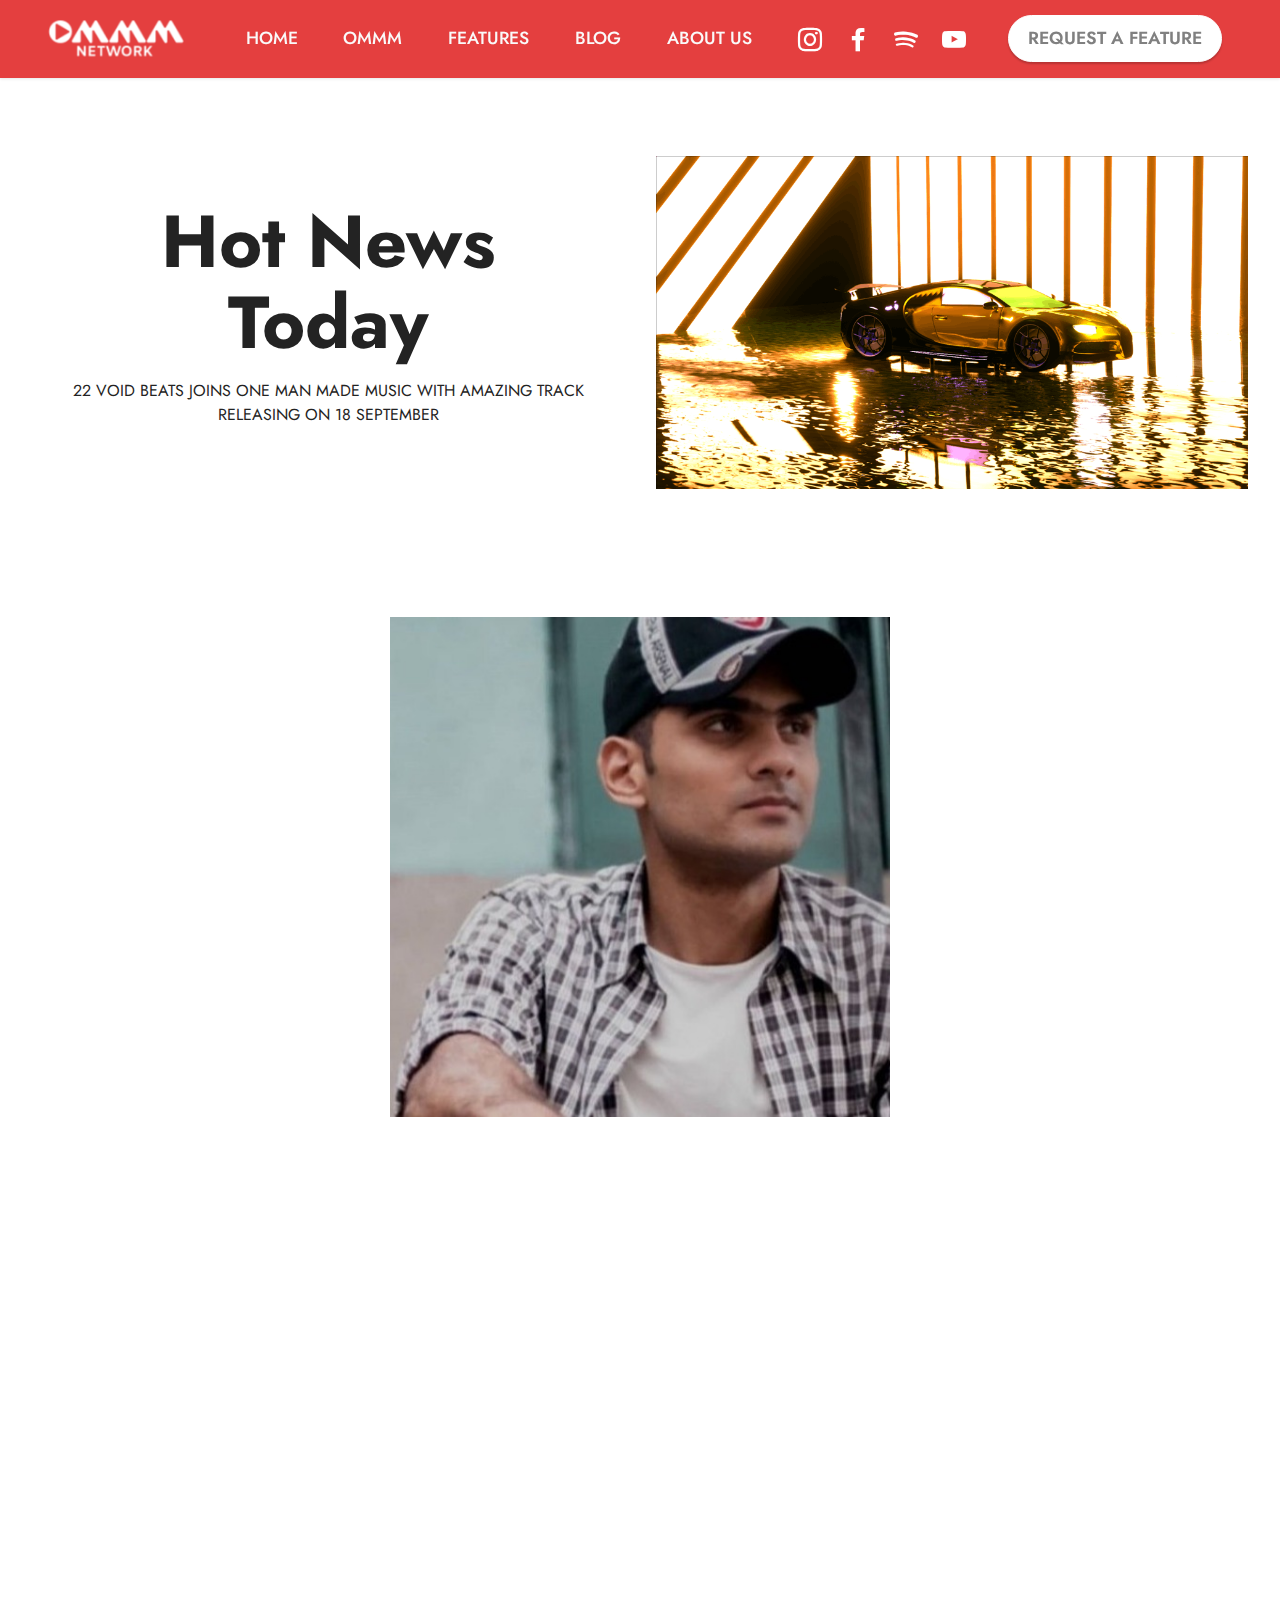
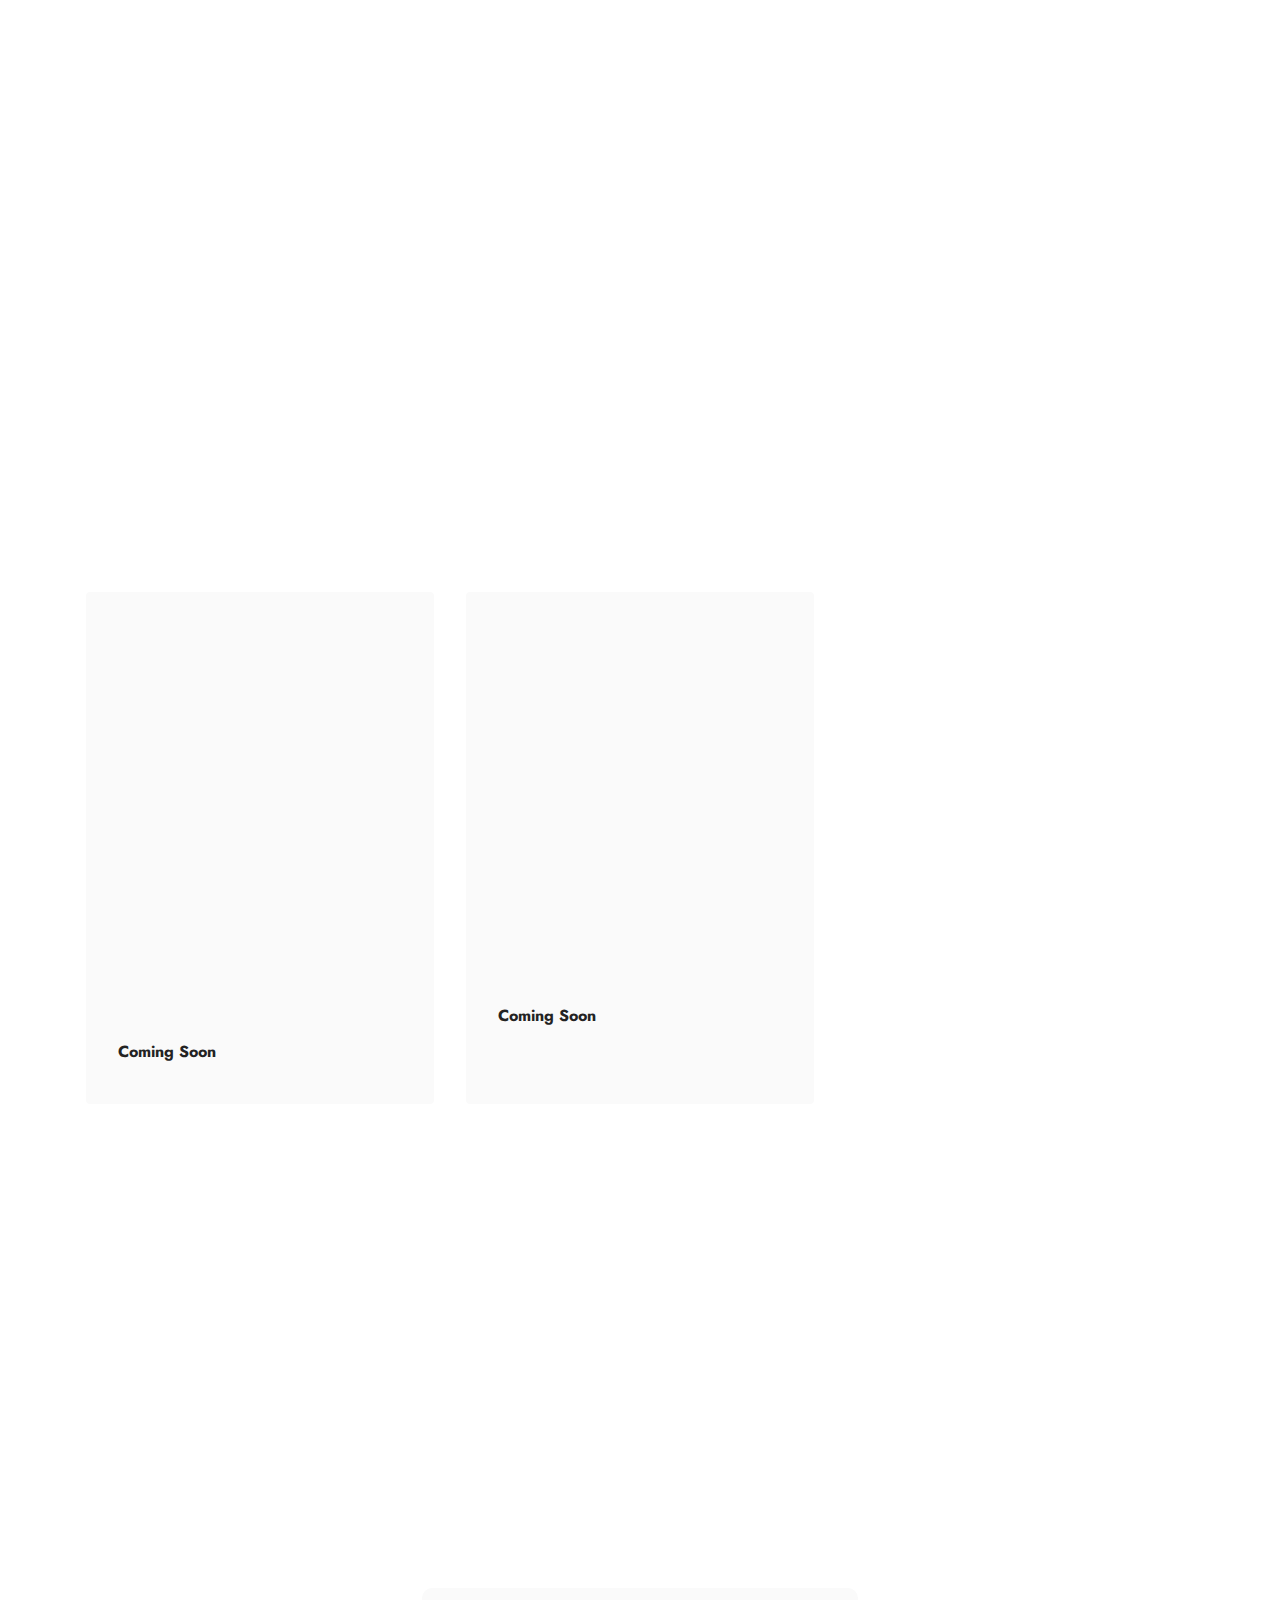
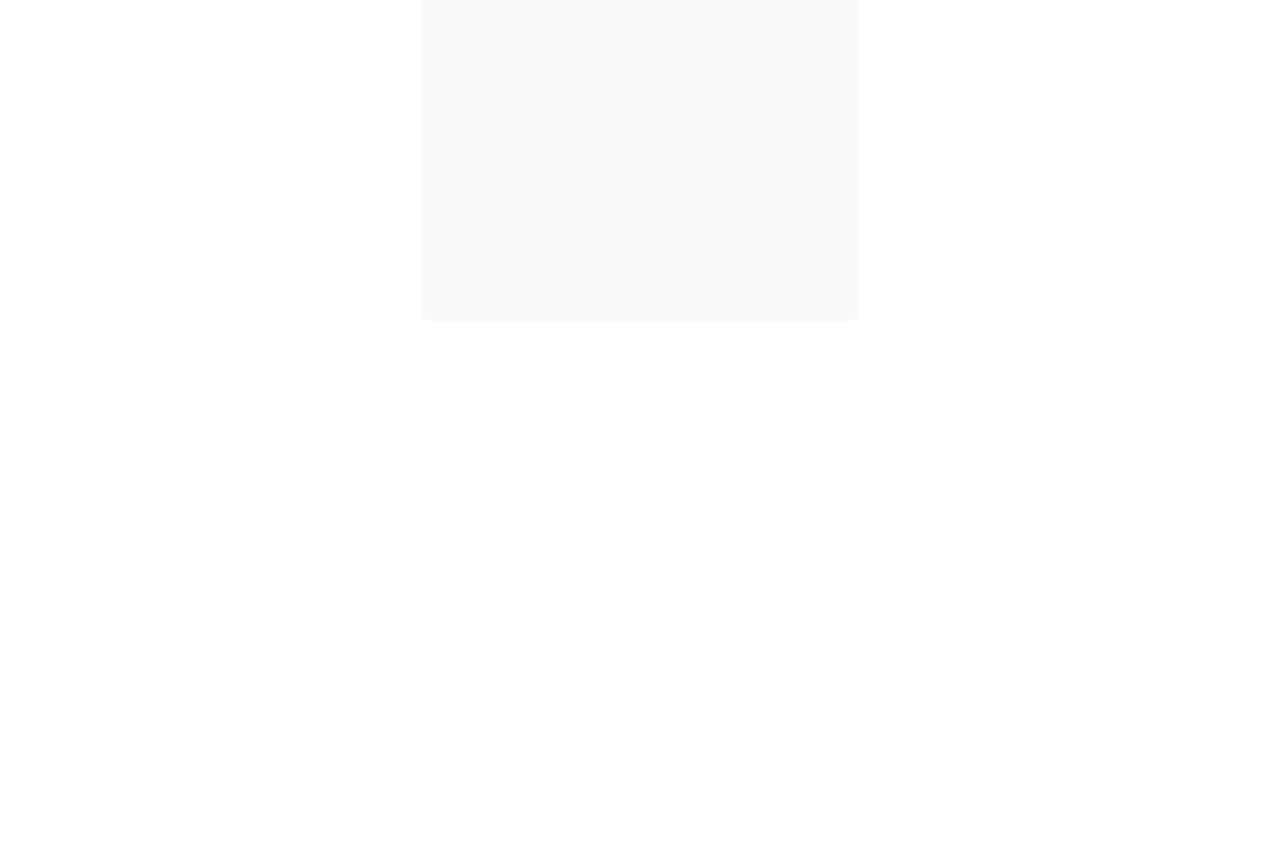
==== index.html @ 4239491b "first" ====
<!DOCTYPE html>
<html  >
<head>
  <!-- Site made with Mobirise Website Builder v5.0.29, https://mobirise.com -->
  <meta charset="UTF-8">
  <meta http-equiv="X-UA-Compatible" content="IE=edge">
  <meta name="generator" content="Mobirise v5.0.29, mobirise.com">
  <meta name="twitter:card" content="summary_large_image"/>
  <meta name="twitter:image:src" content="assets/images/index-meta.png">
  <meta property="og:image" content="assets/images/index-meta.png">
  <meta name="twitter:title" content="Home">
  <meta name="viewport" content="width=device-width, initial-scale=1, minimum-scale=1">
  <link rel="shortcut icon" href="assets/images/nerwork-logo-153x153.png" type="image/x-icon">
  <meta name="description" content="">
  
  
  <title>Home</title>
  <link rel="stylesheet" href="assets/web/assets/mobirise-icons2/mobirise2.css">
  <link rel="stylesheet" href="assets/tether/tether.min.css">
  <link rel="stylesheet" href="assets/bootstrap/css/bootstrap.min.css">
  <link rel="stylesheet" href="assets/bootstrap/css/bootstrap-grid.min.css">
  <link rel="stylesheet" href="assets/bootstrap/css/bootstrap-reboot.min.css">
  <link rel="stylesheet" href="assets/facebook-plugin/style.css">
  <link rel="stylesheet" href="assets/dropdown/css/style.css">
  <link rel="stylesheet" href="assets/animatecss/animate.css">
  <link rel="stylesheet" href="assets/formstyler/jquery.formstyler.css">
  <link rel="stylesheet" href="assets/formstyler/jquery.formstyler.theme.css">
  <link rel="stylesheet" href="assets/datepicker/jquery.datetimepicker.min.css">
  <link rel="stylesheet" href="assets/socicon/css/styles.css">
  <link rel="stylesheet" href="assets/theme/css/style.css">
  <link rel="preload" as="style" href="assets/mobirise/css/mbr-additional.css"><link rel="stylesheet" href="assets/mobirise/css/mbr-additional.css" type="text/css">
  
  
  
  
</head>
<body>
  
  <section class="menu menu2 cid-s8FQlWDZUm" once="menu" id="menu2-4">
    
    <nav class="navbar navbar-dropdown navbar-fixed-top navbar-expand-lg">
        <div class="container-fluid">
            <div class="navbar-brand">
                <span class="navbar-logo">
                    <a href="https://mobiri.se">
                        <img src="assets/images/nerwork-logo-153x153.png" alt="OMMM Network" style="height: 4.8rem;">
                    </a>
                </span>
                
            </div>
            <button class="navbar-toggler" type="button" data-toggle="collapse" data-target="#navbarSupportedContent" aria-controls="navbarNavAltMarkup" aria-expanded="false" aria-label="Toggle navigation">
                <div class="hamburger">
                    <span></span>
                    <span></span>
                    <span></span>
                    <span></span>
                </div>
            </button>
            <div class="collapse navbar-collapse" id="navbarSupportedContent">
                <ul class="navbar-nav nav-dropdown" data-app-modern-menu="true"><li class="nav-item"><a class="nav-link link text-white text-primary display-4" href="index.html">HOME</a></li><li class="nav-item"><a class="nav-link link text-white text-primary display-4" href="OMMM.html">OMMM</a></li><li class="nav-item"><a class="nav-link link text-white text-primary display-4" href="Features.html">FEATURES</a></li><li class="nav-item"><a class="nav-link link text-white text-primary display-4" href="Blog.html">BLOG</a></li><li class="nav-item"><a class="nav-link link text-white text-primary display-4" href="About Us.html">ABOUT US</a></li></ul>
                <div class="icons-menu">
                    <a class="iconfont-wrapper" href="https://www.instagram.com/network_ommm/" target="_blank">
                        <span class="p-2 mbr-iconfont socicon-instagram socicon"></span>
                    </a>
                    <a class="iconfont-wrapper" href="https://www.facebook.com/OMMM-Network-105530557901792" target="_blank">
                        <span class="p-2 mbr-iconfont socicon-facebook socicon"></span>
                    </a>
                    <a class="iconfont-wrapper" href="https://open.spotify.com/user/fjm2qy7zt48876r8jll3aeep3?si=eyQm4TtbTs6605yuGG2MLQ" target="_blank">
                        <span class="p-2 mbr-iconfont socicon-spotify socicon"></span>
                    </a>
                    <a class="iconfont-wrapper" href="https://www.youtube.com/channel/UC3NYQao3Avojvn0EJvr5UuA?view_as=subscriber" target="_blank">
                        <span class="p-2 mbr-iconfont socicon-youtube socicon"></span>
                    </a>
                </div>
                <div class="navbar-buttons mbr-section-btn"><a class="btn btn-primary display-4" href="Request A Feature.html" target="_blank">REQUEST A FEATURE</a></div>
            </div>
        </div>
    </nav>
</section>

<section class="engine"><a href="https://mobirise.info/s">free bootstrap theme</a></section><section class="header11 cid-s8QrBESnQ5" id="header11-1r">

    

    

    <div class="container-fluid">
        <div class="row justify-content-center">
            <div class="col-12 col-md-6 image-wrapper">
                <img class="w-100" src="assets/images/bugatti-chiron-final-960-x-540-960x540.png" alt="Mobirise">
            </div>
            <div class="col-12 col-md">
                <div class="text-wrapper text-center">
                    <h1 class="mbr-section-title mbr-fonts-style mb-3 display-1"><strong>Hot News Today</strong></h1>
                    <p class="mbr-text mbr-fonts-style display-7">22 VOID BEATS JOINS ONE MAN MADE MUSIC WITH AMAZING TRACK<br>RELEASING ON 18 SEPTEMBER</p>
                    
                </div>
            </div>
        </div>
    </div>
</section>

<section class="slider2 cid-s8KmTlLEY9" id="slider2-1b">
    

    
    <div class="container">
        <div class="row justify-content-center">
            <div class="col-12 col-md-10">
                <div class="carousel slide carousel-fade" id="s8XdchQPmZ" data-ride="carousel" data-interval="3000">
                    
                    <ol class="carousel-indicators">
                        <li data-slide-to="0" class="active" data-target="#s8XdchQPmZ"></li>
                        <li data-slide-to="1" data-target="#s8XdchQPmZ"></li>
                        <li data-slide-to="2" data-target="#s8XdchQPmZ"></li><li data-slide-to="3" data-target="#s8XdchQPmZ"></li><li data-slide-to="4" data-target="#s8XdchQPmZ"></li><li data-slide-to="5" data-target="#s8XdchQPmZ"></li><li data-slide-to="6" data-target="#s8XdchQPmZ"></li>
                    </ol>
                    <div class="carousel-inner">
                        <div class="carousel-item slider-image item">
                            <div class="item-wrapper">
                                
                                <div class="carousel-caption d-none d-md-block">
                                    <h5 class="mbr-section-subtitle mbr-fonts-style display-5"><a href="https://songwhip.com/memphis/matrix" class="text-primary" target="_blank"><strong>MEMPHIS</strong></a></h5>
                                    <p class="mbr-section-text mbr-fonts-style display-7">
                                        LATEST RELEASE FROM YOUR FAVOURITE ARTIST</p>
                                </div>
                            <a href="https://songwhip.com/memphis/matrix"><img class="d-block w-100" src="assets/images/screenshot-20200826-121023-212x212.jpg" data-slide-to="1"></a></div>
                        </div><div class="carousel-item slider-image item">
                            <div class="item-wrapper">
                                
                                <div class="carousel-caption d-none d-md-block">
                                    <h5 class="mbr-section-subtitle mbr-fonts-style display-5"><a href="https://songwhip.com/cursed-sall/pressure" class="text-primary"><strong>CURSED SALL</strong></a></h5>
                                    <p class="mbr-section-text mbr-fonts-style display-7">LATEST RELEASE FROM YOUR FAVOURITE ARTIST</p>
                                </div>
                            <a href="https://songwhip.com/cursed-sall/pressure"><img class="d-block w-100" src="assets/images/screenshot-20200826-104753-575x574.jpeg" data-slide-to="2"></a></div>
                        </div><div class="carousel-item slider-image item active">
                            <div class="item-wrapper">
                                
                                <div class="carousel-caption d-none d-md-block">
                                    <h5 class="mbr-section-subtitle mbr-fonts-style display-5"><a href="https://songwhip.com/22voidbeats/my-heart" class="text-primary" target="_blank"><strong>22 VOID BEATS</strong></a></h5>
                                    <p class="mbr-section-text mbr-fonts-style display-7">
                                        LATEST RELEASE FROM YOUR FAVOURITE ARTIST</p>
                                </div>
                            <a href="https://songwhip.com/22voidbeats/my-heart"><img class="d-block w-100" src="assets/images/screenshot-20200826-104855-720x719.jpeg" data-slide-to="0"></a></div>
                        </div><div class="carousel-item slider-image item">
                            <div class="item-wrapper">
                                
                                <div class="carousel-caption d-none d-md-block">
                                    <h5 class="mbr-section-subtitle mbr-fonts-style display-5"><a href="https://songwhip.com/grkas/watch-me" class="text-white" target="_blank"><strong>GRKAS</strong></a></h5>
                                    <p class="mbr-section-text mbr-fonts-style display-7">LATEST RELEASE FROM YOUR FAVOURITE ARTIST</p>
                                </div>
                            <a href="https://songwhip.com/grkas/watch-me"><img class="d-block w-100" src="assets/images/20200825-195812-3-1900x1900.png" data-slide-to="3"></a></div>
                        </div><div class="carousel-item slider-image item">
                            <div class="item-wrapper">
                                
                                <div class="carousel-caption d-none d-md-block">
                                    <h5 class="mbr-section-subtitle mbr-fonts-style display-5"><a href="https://songwhip.com/grkas/watch-me" class="text-white" target="_blank"><strong>GRKAS</strong></a></h5>
                                    <p class="mbr-section-text mbr-fonts-style display-7">LATEST RELEASE FROM YOUR FAVOURITE ARTIST</p>
                                </div>
                            <a href="https://songwhip.com/grkas/watch-me"><img class="d-block w-100" src="assets/images/screenshot-20200827-164618-720x718.jpg" data-slide-to="3"></a></div>
                        </div><div class="carousel-item slider-image item">
                            <div class="item-wrapper">
                                
                                <div class="carousel-caption d-none d-md-block">
                                    <h5 class="mbr-section-subtitle mbr-fonts-style display-5"><a href="https://songwhip.com/grkas/watch-me" class="text-white" target="_blank"><strong>GRKAS</strong></a></h5>
                                    <p class="mbr-section-text mbr-fonts-style display-7">LATEST RELEASE FROM YOUR FAVOURITE ARTIST</p>
                                </div>
                            <a href="https://songwhip.com/grkas/watch-me"><img class="d-block w-100" src="assets/images/screenshot-20200826-104952-720x719.jpeg" data-slide-to="3"></a></div>
                        </div><div class="carousel-item slider-image item">
                            <div class="item-wrapper">
                                
                                <div class="carousel-caption d-none d-md-block">
                                    <h5 class="mbr-section-subtitle mbr-fonts-style display-5"><a href="https://songwhip.com/grkas/watch-me" class="text-white" target="_blank"><strong>GRKAS</strong></a></h5>
                                    <p class="mbr-section-text mbr-fonts-style display-7">LATEST RELEASE FROM YOUR FAVOURITE ARTIST</p>
                                </div>
                            <a href="https://songwhip.com/grkas/watch-me"><img class="d-block w-100" src="assets/images/screenshot-20200826-105103-576x576.jpeg" data-slide-to="3"></a></div>
                        </div>
                        
                        
                    </div>
                    <a class="carousel-control carousel-control-prev" role="button" data-slide="prev" href="#s8XdchQPmZ">
                        <span class="mobi-mbri mobi-mbri-arrow-prev" aria-hidden="true"></span>
                        <span class="sr-only">Previous</span>
                    </a>
                    <a class="carousel-control carousel-control-next" role="button" data-slide="next" href="#s8XdchQPmZ">
                        <span class="mobi-mbri mobi-mbri-arrow-next" aria-hidden="true"></span>
                        <span class="sr-only">Next</span>
                    </a>
                </div>
            </div>
        </div>
    </div>
</section>

<section class="content2 cid-s8HDesMyCN" id="content2-17">
    
    
    <div class="container">
        <div class="mbr-section-head">
            <h4 class="mbr-section-title mbr-fonts-style align-center mb-0 display-2"><strong>LATEST FEATURES</strong></h4>
            
        </div>
        <div class="row mt-4">
            <div class="item features-image сol-12 col-md-6 col-lg-4">
                <div class="item-wrapper">
                    <div class="item-img">
                        <a href="https://monsterwolfmusic.fanlink.to/klevi-get-back" target="_blank"><img src="assets/images/screenshot-20200822-103807-604x607.jpg" alt="" title=""></a>
                    </div>
                    <div class="item-content">
                        <h5 class="item-title mbr-fonts-style display-5">Kelvi Releases His New Single On Monsterwolf Music
<div>Don't Miss It&nbsp;</div></h5>
                        
                        
                    </div>
                    <div class="mbr-section-btn item-footer mt-2"><a href="https://monsterwolfmusic.fanlink.to/klevi-get-back" class="btn item-btn btn-primary display-7" target="_blank">Stream It Now</a></div>
                </div>
            </div>
            <div class="item features-image сol-12 col-md-6 col-lg-4">
                <div class="item-wrapper">
                    <div class="item-img">
                        <a href="https://hypeddit.com/link/biko02" target="_blank"><img src="assets/images/screenshot-20200825-194953-610x608.jpg" alt="" title=""></a>
                    </div>
                    <div class="item-content">
                        <h5 class="item-title mbr-fonts-style display-5">Beast Trap Records Release Alert !
<div>K4rl Releases His Brand New Single 'Must Be' Featuring Jaye de Luminist</div></h5>
                        
                        
                    </div>
                    <div class="mbr-section-btn item-footer mt-2"><a href="https://hypeddit.com/link/biko02" class="btn btn-primary item-btn display-7" target="_blank">Stream It Now</a></div>
                </div>
            </div>
            <div class="item features-image сol-12 col-md-6 col-lg-4">
                <div class="item-wrapper">
                    <div class="item-img">
                        <img src="assets/images/more-696x696.png" alt="" title="">
                    </div>
                    <div class="item-content">
                        <h5 class="item-title mbr-fonts-style display-5">Explore More Features</h5>
                        
                        
                    </div>
                    <div class="mbr-section-btn item-footer mt-2"><a href="Features.html" class="btn btn-primary item-btn display-7" target="_blank">&nbsp;Explore More&nbsp;</a></div>
                </div>
            </div>

        </div>
    </div>
</section>

<section class="content2 cid-s8KeScxKEw" id="content2-1a">
    
    
    <div class="container">
        <div class="mbr-section-head">
            <h4 class="mbr-section-title mbr-fonts-style align-center mb-0 display-2"><strong>LATEST BLOGS</strong></h4>
            
        </div>
        <div class="row mt-4">
            <div class="item features-image сol-12 col-md-6 col-lg-4">
                <div class="item-wrapper">
                    <div class="item-img">
                        <img src="assets/images/comig-soon-696x696.png" alt="" title="">
                    </div>
                    <div class="item-content">
                        <h5 class="item-title mbr-fonts-style display-5">Music Streaming,An Overall Comparison Episode-1</h5>
                        <h6 class="item-subtitle mbr-fonts-style mt-1 display-7"><strong>Coming Soon</strong></h6>
                        
                    </div>
                    
                </div>
            </div><div class="item features-image сol-12 col-md-6 col-lg-4">
                <div class="item-wrapper">
                    <div class="item-img">
                        <img src="assets/images/comig-soon-990x990.png" alt="" title="">
                    </div>
                    <div class="item-content">
                        <h5 class="item-title mbr-fonts-style display-5">Music Distributers,A Total Comparison</h5>
                        <h6 class="item-subtitle mbr-fonts-style mt-1 display-7"><strong>Coming Soon</strong></h6>
                        
                    </div>
                    
                </div>
            </div>
            
            

        </div>
    </div>
</section>

<section class="clients1 cid-s8G1MXDhwR" id="clients1-d">
    
    <div class="images-container container">
        <div class="mbr-section-head">
            <h3 class="mbr-section-title mbr-fonts-style align-center mb-0 display-2"><strong>OUR TRUSTED SUPPORTERS</strong></h3>
            
            
        </div>
        <div class="row justify-content-center mt-4">
            <div class="col-md-3 card">
                <a href="https://www.youtube.com/channel/UC9gZ90RJA-b6rYUWFcgvH4Q"><img src="assets/images/beast-trap-new-1-240x133.png" alt=""></a>
            </div>
            <div class="col-md-3 card">
                <a href="https://www.youtube.com/channel/UCdPA5OeMqOGn6EUuAQTGVrQ"><img src="assets/images/ommm-transparent-240x180.png" alt=""></a>
            </div>
            <div class="col-md-3 card">
                <img src="assets/images/monsterwolf-240x180.png" alt="">
            </div>
            
            
            
            
            
        </div>
    </div>
</section>

<section class="form7 cid-s8G0cJzfQy" id="form7-a">
    
    
    <div class="container">
        <div class="mbr-section-head">
            <h3 class="mbr-section-title mbr-fonts-style align-center mb-0 display-2"><strong>GET IN TOUCH</strong></h3>
            
        </div>
        <div class="row justify-content-center mt-4">
            <div class="col-lg-8 mx-auto mbr-form" data-form-type="formoid">
                <form action="https://mobirise.eu/" method="POST" class="mbr-form form-with-styler mx-auto" data-form-title="Form Name"><input type="hidden" name="email" data-form-email="true" value="i2k4Ux8WBUAdwllECSatO48djiG9PG9ITRigCvKf1NertoM/bwI6FxzjOPNjKgRQXQMBZJtbSsoy2RKOq2QVyb+u8XBfNIB0sDrGoOpLSK+FQNGZ5A39q4EaLWCveCY5">
                    <p class="mbr-text mbr-fonts-style align-center mb-4 display-7">
                        One of our team will be in contact with you shortly.
                    </p>
                    <div class="">
                        <div hidden="hidden" data-form-alert="" class="alert alert-success col-12">We will respond within 24hrs</div>
                        <div hidden="hidden" data-form-alert-danger="" class="alert alert-danger col-12">Oops...! some
                            problem!</div>
                    </div>
                    <div class="dragArea row">
                        <div class="col-lg-12 col-md-12 col-sm-12 form-group" data-for="name">
                            <input type="text" name="name" placeholder="Type Your Message" data-form-field="name" class="form-control" value="" id="name-form7-a">
                        </div>
                        <div class="col-lg-12 col-md-12 col-sm-12 form-group" data-for="email">
                            <input type="email" name="email" placeholder="Email" data-form-field="email" class="form-control" value="" id="email-form7-a">
                        </div>
                        
                        <div class="col-auto mbr-section-btn align-center">
                            <button type="submit" class="btn btn-primary display-4">Submit</button>
                        </div>
                    </div>
                </form>
            </div>
        </div>
    </div>
</section>

<section class="form1 cid-s8S0O7FNya" id="form1-1z">

    

    
    <div class="align-center container">
        <div class="row justify-content-center">
            <div class="col-lg-8 mx-auto mbr-form" data-form-type="formoid">
                <form action="https://mobirise.eu/" method="POST" class="mbr-form form-with-styler" data-form-title="Form Name"><input type="hidden" name="email" data-form-email="true" value="6BzUhfguUalYP0CuOvdjtXx/pUJoSK5sr8ucwoV4MWeW78a7lXVPLZdFgfpHQz/5bgwlZ4px0EHa0hyCK1gl7LsHnzF9mPRwaiV6ZPA6QQGcvh5FM4wmFa2UA1DTWcY+">
                    <div class="">
                        <div hidden="hidden" data-form-alert="" class="alert alert-success col-12">Thanks For Subscribing Our Newsletter.
Don't Worry We Don't Spam</div>
                        <div hidden="hidden" data-form-alert-danger="" class="alert alert-danger col-12">Oops...! some
                            problem!</div>
                    </div>
                    <div class="dragArea row">
                        <div class="col-12">
                            <h1 class="mbr-section-title mb-4 display-2">
                                <strong>Get Latest Updates!</strong>
                            </h1>
                        </div>
                        <div class="col-12">
                            
                        </div>
                        
                        <div class="col-md col-12 form-group" data-for="email">
                            <input type="email" name="email" placeholder="Email" data-form-field="Email" class="form-control" id="email-form1-1z">
                        </div>
                        <div class="mbr-section-btn col-12 col-md-auto"><button type="submit" class="btn btn-primary display-4"><span class="mobi-mbri mobi-mbri-alert mbr-iconfont mbr-iconfont-btn"></span>Subscribe</button></div>
                    </div>
                </form>
            </div>
        </div>
    </div>
</section>

<section class="footer3 cid-s8G9Gz42Me mbr-reveal" once="footers" id="footer3-h">

    

    

    <div class="container">
        <div class="media-container-row align-center mbr-white">
            <div class="row row-links">
                <ul class="foot-menu">
                    
                    
                    
                    
                    
                <li class="foot-menu-item mbr-fonts-style display-7"><a href="About Us.html" class="text-primary">About Us</a></li><li class="foot-menu-item mbr-fonts-style display-7"><a href="index.html#form7-a" class="text-white text-primary">Contact Us</a></li><li class="foot-menu-item mbr-fonts-style display-7"><a href="Features.html" class="text-white text-primary">Features</a></li><li class="foot-menu-item mbr-fonts-style display-7"><a href="OMMM.html" class="text-white text-primary">OMMM</a></li><li class="foot-menu-item mbr-fonts-style display-7"><a href="Coming Soon.html" class="text-white text-primary">Coming Soon!</a></li></ul>
            </div>
            <div class="row social-row">
                <div class="social-list align-right pb-2">
                    
                    
                    
                    
                    
                    
                <div class="soc-item">
                        <a href="https://www.instagram.com/network_ommm/" target="_blank">
                            <span class="mbr-iconfont mbr-iconfont-social socicon-instagram socicon"></span>
                        </a>
                    </div><div class="soc-item">
                        <a href="https://www.facebook.com/OMMM-Network-105530557901792" target="_blank">
                            <span class="mbr-iconfont mbr-iconfont-social socicon-facebook socicon"></span>
                        </a>
                    </div><div class="soc-item">
                        <a href="https://www.youtube.com/channel/UC3NYQao3Avojvn0EJvr5UuA?view_as=subscriber" target="_blank">
                            <span class="mbr-iconfont mbr-iconfont-social socicon-youtube socicon"></span>
                        </a>
                    </div><div class="soc-item">
                        <a href="https://twitter.com/NetworkOmmm" target="_blank">
                            <span class="mbr-iconfont mbr-iconfont-social socicon-twitter socicon"></span>
                        </a>
                    </div><div class="soc-item">
                        <a href="https://open.spotify.com/user/fjm2qy7zt48876r8jll3aeep3?si=eyQm4TtbTs6605yuGG2MLQ" target="_blank">
                            <span class="mbr-iconfont mbr-iconfont-social socicon-spotify socicon"></span>
                        </a>
                    </div><div class="soc-item">
                        <a href="https://soundcloud.com/ommm-network" target="_blank">
                            <span class="mbr-iconfont mbr-iconfont-social socicon-soundcloud socicon"></span>
                        </a>
                    </div></div>
            </div>
            <div class="row row-copirayt">
                <p class="mbr-text mb-0 mbr-fonts-style mbr-white align-center display-7">© 2020 OMMM Network</p>
            </div>
        </div>
    </div>
</section>


  <script src="assets/web/assets/jquery/jquery.min.js"></script>
  <script src="assets/popper/popper.min.js"></script>
  <script src="assets/tether/tether.min.js"></script>
  <script src="assets/bootstrap/js/bootstrap.min.js"></script>
  <script src="https://connect.facebook.net/en_US/sdk.js#xfbml=1&version=v2.5"></script>
  <script src="https://apis.google.com/js/plusone.js"></script>
  <script src="assets/facebook-plugin/facebook-script.js"></script>
  <script src="assets/smoothscroll/smooth-scroll.js"></script>
  <script src="assets/dropdown/js/nav-dropdown.js"></script>
  <script src="assets/dropdown/js/navbar-dropdown.js"></script>
  <script src="assets/touchswipe/jquery.touch-swipe.min.js"></script>
  <script src="assets/viewportchecker/jquery.viewportchecker.js"></script>
  <script src="assets/formstyler/jquery.formstyler.js"></script>
  <script src="assets/formstyler/jquery.formstyler.min.js"></script>
  <script src="assets/datepicker/jquery.datetimepicker.full.js"></script>
  <script src="assets/theme/js/script.js"></script>
  <script src="assets/formoid/formoid.min.js"></script>
  
  
  
 <div id="scrollToTop" class="scrollToTop mbr-arrow-up"><a style="text-align: center;"><i class="mbr-arrow-up-icon mbr-arrow-up-icon-cm cm-icon cm-icon-smallarrow-up"></i></a></div>
    <input name="animation" type="hidden">
  </body>
</html>
---- assets/web/assets/mobirise-icons2/mobirise2.css ----
@font-face {
  font-family: 'Moririse2';
  font-display: swap;
  src:  url('mobirise2.eot?f2bix4');
  src:  url('mobirise2.eot?f2bix4#iefix') format('embedded-opentype'),
    url('mobirise2.ttf?f2bix4') format('truetype'),
    url('mobirise2.woff?f2bix4') format('woff'),
    url('mobirise2.svg?f2bix4#mobirise2') format('svg');
  font-weight: normal;
  font-style: normal;
}

[class^="mobi-"], [class*=" mobi-"] {
  /* use !important to prevent issues with browser extensions that change fonts */
  font-family: 'Moririse2' !important;
  speak: none;
  font-style: normal;
  font-weight: normal;
  font-variant: normal;
  text-transform: none;
  line-height: 1;

  /* Better Font Rendering =========== */
  -webkit-font-smoothing: antialiased;
  -moz-osx-font-smoothing: grayscale;
}

.mobi-mbri-add-submenu:before {
  content: "\e900";
}
.mobi-mbri-alert:before {
  content: "\e901";
}
.mobi-mbri-align-center:before {
  content: "\e902";
}
.mobi-mbri-align-justify:before {
  content: "\e903";
}
.mobi-mbri-align-left:before {
  content: "\e904";
}
.mobi-mbri-align-right:before {
  content: "\e905";
}
.mobi-mbri-android:before {
  content: "\e906";
}
.mobi-mbri-apple:before {
  content: "\e907";
}
.mobi-mbri-arrow-down:before {
  content: "\e908";
}
.mobi-mbri-arrow-next:before {
  content: "\e909";
}
.mobi-mbri-arrow-prev:before {
  content: "\e90a";
}
.mobi-mbri-arrow-up:before {
  content: "\e90b";
}
.mobi-mbri-bold:before {
  content: "\e90c";
}
.mobi-mbri-bookmark:before {
  content: "\e90d";
}
.mobi-mbri-bootstrap:before {
  content: "\e90e";
}
.mobi-mbri-briefcase:before {
  content: "\e90f";
}
.mobi-mbri-browse:before {
  content: "\e910";
}
.mobi-mbri-bulleted-list:before {
  content: "\e911";
}
.mobi-mbri-calendar:before {
  content: "\e912";
}
.mobi-mbri-camera:before {
  content: "\e913";
}
.mobi-mbri-cart-add:before {
  content: "\e914";
}
.mobi-mbri-cart-full:before {
  content: "\e915";
}
.mobi-mbri-cash:before {
  content: "\e916";
}
.mobi-mbri-change-style:before {
  content: "\e917";
}
.mobi-mbri-chat:before {
  content: "\e918";
}
.mobi-mbri-clock:before {
  content: "\e919";
}
.mobi-mbri-close:before {
  content: "\e91a";
}
.mobi-mbri-cloud:before {
  content: "\e91b";
}
.mobi-mbri-code:before {
  content: "\e91c";
}
.mobi-mbri-contact-form:before {
  content: "\e91d";
}
.mobi-mbri-credit-card:before {
  content: "\e91e";
}
.mobi-mbri-cursor-click:before {
  content: "\e91f";
}
.mobi-mbri-cust-feedback:before {
  content: "\e920";
}
.mobi-mbri-database:before {
  content: "\e921";
}
.mobi-mbri-delivery:before {
  content: "\e922";
}
.mobi-mbri-desktop:before {
  content: "\e923";
}
.mobi-mbri-devices:before {
  content: "\e924";
}
.mobi-mbri-down:before {
  content: "\e925";
}
.mobi-mbri-download-2:before {
  content: "\e926";
}
.mobi-mbri-download:before {
  content: "\e927";
}
.mobi-mbri-drag-n-drop-2:before {
  content: "\e928";
}
.mobi-mbri-drag-n-drop:before {
  content: "\e929";
}
.mobi-mbri-edit-2:before {
  content: "\e92a";
}
.mobi-mbri-edit:before {
  content: "\e92b";
}
.mobi-mbri-error:before {
  content: "\e92c";
}
.mobi-mbri-extension:before {
  content: "\e92d";
}
.mobi-mbri-features:before {
  content: "\e92e";
}
.mobi-mbri-file:before {
  content: "\e92f";
}
.mobi-mbri-flag:before {
  content: "\e930";
}
.mobi-mbri-folder:before {
  content: "\e931";
}
.mobi-mbri-gift:before {
  content: "\e932";
}
.mobi-mbri-github:before {
  content: "\e933";
}
.mobi-mbri-globe-2:before {
  content: "\e934";
}
.mobi-mbri-globe:before {
  content: "\e935";
}
.mobi-mbri-growing-chart:before {
  content: "\e936";
}
.mobi-mbri-hearth:before {
  content: "\e937";
}
.mobi-mbri-help:before {
  content: "\e938";
}
.mobi-mbri-home:before {
  content: "\e939";
}
.mobi-mbri-hot-cup:before {
  content: "\e93a";
}
.mobi-mbri-idea:before {
  content: "\e93b";
}
.mobi-mbri-image-gallery:before {
  content: "\e93c";
}
.mobi-mbri-image-slider:before {
  content: "\e93d";
}
.mobi-mbri-info:before {
  content: "\e93e";
}
.mobi-mbri-italic:before {
  content: "\e93f";
}
.mobi-mbri-key:before {
  content: "\e940";
}
.mobi-mbri-laptop:before {
  content: "\e941";
}
.mobi-mbri-layers:before {
  content: "\e942";
}
.mobi-mbri-left-right:before {
  content: "\e943";
}
.mobi-mbri-left:before {
  content: "\e944";
}
.mobi-mbri-letter:before {
  content: "\e945";
}
.mobi-mbri-like:before {
  content: "\e946";
}
.mobi-mbri-link:before {
  content: "\e947";
}
.mobi-mbri-lock:before {
  content: "\e948";
}
.mobi-mbri-login:before {
  content: "\e949";
}
.mobi-mbri-logout:before {
  content: "\e94a";
}
.mobi-mbri-magic-stick:before {
  content: "\e94b";
}
.mobi-mbri-map-pin:before {
  content: "\e94c";
}
.mobi-mbri-menu:before {
  content: "\e94d";
}
.mobi-mbri-mobile-2:before {
  content: "\e94e";
}
.mobi-mbri-mobile-horizontal:before {
  content: "\e94f";
}
.mobi-mbri-mobile:before {
  content: "\e950";
}
.mobi-mbri-mobirise:before {
  content: "\e951";
}
.mobi-mbri-more-horizontal:before {
  content: "\e952";
}
.mobi-mbri-more-vertical:before {
  content: "\e953";
}
.mobi-mbri-music:before {
  content: "\e954";
}
.mobi-mbri-new-file:before {
  content: "\e955";
}
.mobi-mbri-numbered-list:before {
  content: "\e956";
}
.mobi-mbri-opened-folder:before {
  content: "\e957";
}
.mobi-mbri-pages:before {
  content: "\e958";
}
.mobi-mbri-paper-plane:before {
  content: "\e959";
}
.mobi-mbri-paperclip:before {
  content: "\e95a";
}
.mobi-mbri-phone:before {
  content: "\e95b";
}
.mobi-mbri-photo:before {
  content: "\e95c";
}
.mobi-mbri-photos:before {
  content: "\e95d";
}
.mobi-mbri-pin:before {
  content: "\e95e";
}
.mobi-mbri-play:before {
  content: "\e95f";
}
.mobi-mbri-plus:before {
  content: "\e960";
}
.mobi-mbri-preview:before {
  content: "\e961";
}
.mobi-mbri-print:before {
  content: "\e962";
}
.mobi-mbri-protect:before {
  content: "\e963";
}
.mobi-mbri-question:before {
  content: "\e964";
}
.mobi-mbri-quote-left:before {
  content: "\e965";
}
.mobi-mbri-quote-right:before {
  content: "\e966";
}
.mobi-mbri-redo:before {
  content: "\e967";
}
.mobi-mbri-refresh:before {
  content: "\e968";
}
.mobi-mbri-responsive-2:before {
  content: "\e969";
}
.mobi-mbri-responsive:before {
  content: "\e96a";
}
.mobi-mbri-right:before {
  content: "\e96b";
}
.mobi-mbri-rocket:before {
  content: "\e96c";
}
.mobi-mbri-sad-face:before {
  content: "\e96d";
}
.mobi-mbri-sale:before {
  content: "\e96e";
}
.mobi-mbri-save:before {
  content: "\e96f";
}
.mobi-mbri-search:before {
  content: "\e970";
}
.mobi-mbri-setting-2:before {
  content: "\e971";
}
.mobi-mbri-setting-3:before {
  content: "\e972";
}
.mobi-mbri-setting:before {
  content: "\e973";
}
.mobi-mbri-share:before {
  content: "\e974";
}
.mobi-mbri-shopping-bag:before {
  content: "\e975";
}
.mobi-mbri-shopping-basket:before {
  content: "\e976";
}
.mobi-mbri-shopping-cart:before {
  content: "\e977";
}
.mobi-mbri-sites:before {
  content: "\e978";
}
.mobi-mbri-smile-face:before {
  content: "\e979";
}
.mobi-mbri-speed:before {
  content: "\e97a";
}
.mobi-mbri-star:before {
  content: "\e97b";
}
.mobi-mbri-success:before {
  content: "\e97c";
}
.mobi-mbri-sun:before {
  content: "\e97d";
}
.mobi-mbri-sun2:before {
  content: "\e97e";
}
.mobi-mbri-tablet-vertical:before {
  content: "\e97f";
}
.mobi-mbri-tablet:before {
  content: "\e980";
}
.mobi-mbri-target:before {
  content: "\e981";
}
.mobi-mbri-timer:before {
  content: "\e982";
}
.mobi-mbri-to-ftp:before {
  content: "\e983";
}
.mobi-mbri-to-local-drive:before {
  content: "\e984";
}
.mobi-mbri-touch-swipe:before {
  content: "\e985";
}
.mobi-mbri-touch:before {
  content: "\e986";
}
.mobi-mbri-trash:before {
  content: "\e987";
}
.mobi-mbri-underline:before {
  content: "\e988";
}
.mobi-mbri-undo:before {
  content: "\e989";
}
.mobi-mbri-unlink:before {
  content: "\e98a";
}
.mobi-mbri-unlock:before {
  content: "\e98b";
}
.mobi-mbri-up-down:before {
  content: "\e98c";
}
.mobi-mbri-up:before {
  content: "\e98d";
}
.mobi-mbri-update:before {
  content: "\e98e";
}
.mobi-mbri-upload-2:before {
  content: "\e98f";
}
.mobi-mbri-upload:before {
  content: "\e990";
}
.mobi-mbri-user-2:before {
  content: "\e991";
}
.mobi-mbri-user:before {
  content: "\e992";
}
.mobi-mbri-users:before {
  content: "\e993";
}
.mobi-mbri-video-play:before {
  content: "\e994";
}
.mobi-mbri-video:before {
  content: "\e995";
}
.mobi-mbri-watch:before {
  content: "\e996";
}
.mobi-mbri-website-theme-2:before {
  content: "\e997";
}
.mobi-mbri-website-theme:before {
  content: "\e998";
}
.mobi-mbri-wifi:before {
  content: "\e999";
}
.mobi-mbri-windows:before {
  content: "\e99a";
}
.mobi-mbri-zoom-in:before {
  content: "\e99b";
}
.mobi-mbri-zoom-out:before {
  content: "\e99c";
}
---- assets/facebook-plugin/style.css ----
.mbr-section.mbr-section__comments{
    position: relative;
}
.mbr-section__comments{
    background-size: cover;
}
.addons-container {
  position: relative;
  margin-left: auto;
  margin-right: auto;
  padding-right: 15px;
  padding-left: 15px; }
  @media (min-width: 576px) {
    .addons-container {
      padding-right: 15px;
      padding-left: 15px; } }
  @media (min-width: 768px) {
    .addons-container {
      padding-right: 15px;
      padding-left: 15px; } }
  @media (min-width: 992px) {
    .addons-container {
      padding-right: 15px;
      padding-left: 15px; } }
  @media (min-width: 1200px) {
    .addons-container {
      padding-right: 15px;
      padding-left: 15px; } }
  @media (min-width: 576px) {
    .addons-container {
      width: 540px;
      max-width: 100%; } }
  @media (min-width: 768px) {
    .addons-container {
      width: 720px;
      max-width: 100%; } }
  @media (min-width: 992px) {
    .addons-container {
      width: 960px;
      max-width: 100%; } }
  @media (min-width: 1200px) {
    .addons-container {
      width: 1140px;
      max-width: 100%; } }

.addons-container-inner{
    position: relative;
    width: 100%;
    min-height: 1px;
    padding-right: 15px;
    padding-left: 15px;
}
@media (min-width: 567px) {
    .addons-container-inner{
        -ms-flex: 0 0 66.666667%;
        flex: 0 0 66.666667%;
        max-width: 66.666667%;
    }
}
.addons-row{
    display: flex;
    justify-content:center;
}
---- assets/dropdown/css/style.css ----
.navbar-dropdown {
  left: 0;
  padding: 0;
  position: absolute;
  right: 0;
  top: 0;
  transition: all 0.45s ease;
  z-index: 1030;
  background: #282828; }
  .navbar-dropdown .navbar-logo {
    margin-right: 0.8rem;
    transition: margin 0.3s ease-in-out;
    vertical-align: middle; }
    .navbar-dropdown .navbar-logo img {
      height: 3.125rem;
      transition: all 0.3s ease-in-out; }
    .navbar-dropdown .navbar-logo.mbr-iconfont {
      font-size: 3.125rem;
      line-height: 3.125rem; }
  .navbar-dropdown .navbar-caption {
    font-weight: 700;
    white-space: normal;
    vertical-align: -4px;
    line-height: 3.125rem !important; }
    .navbar-dropdown .navbar-caption, .navbar-dropdown .navbar-caption:hover {
      color: inherit;
      text-decoration: none; }
  .navbar-dropdown .mbr-iconfont + .navbar-caption {
    vertical-align: -1px; }
  .navbar-dropdown.navbar-fixed-top {
    position: fixed; }
  .navbar-dropdown .navbar-brand span {
    vertical-align: -4px; }
  .navbar-dropdown.bg-color.transparent {
    background: none; }
  .navbar-dropdown.navbar-short .navbar-brand {
    padding: 0.625rem 0; }
    .navbar-dropdown.navbar-short .navbar-brand span {
      vertical-align: -1px; }
  .navbar-dropdown.navbar-short .navbar-caption {
    line-height: 2.375rem !important;
    vertical-align: -2px; }
  .navbar-dropdown.navbar-short .navbar-logo {
    margin-right: 0.5rem; }
    .navbar-dropdown.navbar-short .navbar-logo img {
      height: 2.375rem; }
    .navbar-dropdown.navbar-short .navbar-logo.mbr-iconfont {
      font-size: 2.375rem;
      line-height: 2.375rem; }
  .navbar-dropdown.navbar-short .mbr-table-cell {
    height: 3.625rem; }
  .navbar-dropdown .navbar-close {
    left: 0.6875rem;
    position: fixed;
    top: 0.75rem;
    z-index: 1000; }
  .navbar-dropdown .hamburger-icon {
    content: "";
    display: inline-block;
    vertical-align: middle;
    width: 16px;
    -webkit-box-shadow: 0 -6px 0 1px #282828,0 0 0 1px #282828,0 6px 0 1px #282828;
    -moz-box-shadow: 0 -6px 0 1px #282828,0 0 0 1px #282828,0 6px 0 1px #282828;
    box-shadow: 0 -6px 0 1px #282828,0 0 0 1px #282828,0 6px 0 1px #282828; }

.dropdown-menu .dropdown-toggle[data-toggle="dropdown-submenu"]::after {
  border-bottom: 0.35em solid transparent;
  border-left: 0.35em solid;
  border-right: 0;
  border-top: 0.35em solid transparent;
  margin-left: 0.3rem; }

.dropdown-menu .dropdown-item:focus {
  outline: 0; }

.nav-dropdown {
  font-size: 0.75rem;
  font-weight: 500;
  height: auto !important; }
  .nav-dropdown .nav-btn {
    padding-left: 1rem; }
  .nav-dropdown .link {
    margin: .667em 1.667em;
    font-weight: 500;
    padding: 0;
    transition: color .2s ease-in-out; }
    .nav-dropdown .link.dropdown-toggle {
      margin-right: 2.583em; }
      .nav-dropdown .link.dropdown-toggle::after {
        margin-left: .25rem;
        border-top: 0.35em solid;
        border-right: 0.35em solid transparent;
        border-left: 0.35em solid transparent;
        border-bottom: 0; }
      .nav-dropdown .link.dropdown-toggle[aria-expanded="true"] {
        margin: 0;
        padding: 0.667em 3.263em  0.667em 1.667em; }
  .nav-dropdown .link::after,
  .nav-dropdown .dropdown-item::after {
    color: inherit; }
  .nav-dropdown .btn {
    font-size: 0.75rem;
    font-weight: 700;
    letter-spacing: 0;
    margin-bottom: 0;
    padding-left: 1.25rem;
    padding-right: 1.25rem; }
  .nav-dropdown .dropdown-menu {
    border-radius: 0;
    border: 0;
    left: 0;
    margin: 0;
    padding-bottom: 1.25rem;
    padding-top: 1.25rem;
    position: relative; }
  .nav-dropdown .dropdown-submenu {
    margin-left: 0.125rem;
    top: 0; }
  .nav-dropdown .dropdown-item {
    font-weight: 500;
    line-height: 2;
    padding: 0.3846em 4.615em 0.3846em 1.5385em;
    position: relative;
    transition: color .2s ease-in-out, background-color .2s ease-in-out; }
    .nav-dropdown .dropdown-item::after {
      margin-top: -0.3077em;
      position: absolute;
      right: 1.1538em;
      top: 50%; }
    .nav-dropdown .dropdown-item:focus, .nav-dropdown .dropdown-item:hover {
      background: none; }

@media (max-width: 767px) {
  .nav-dropdown.navbar-toggleable-sm {
    bottom: 0;
    display: none;
    left: 0;
    overflow-x: hidden;
    position: fixed;
    top: 0;
    transform: translateX(-100%);
    -ms-transform: translateX(-100%);
    -webkit-transform: translateX(-100%);
    width: 18.75rem;
    z-index: 999; } }
.nav-dropdown.navbar-toggleable-xl {
  bottom: 0;
  display: none;
  left: 0;
  overflow-x: hidden;
  position: fixed;
  top: 0;
  transform: translateX(-100%);
  -ms-transform: translateX(-100%);
  -webkit-transform: translateX(-100%);
  width: 18.75rem;
  z-index: 999; }

.nav-dropdown-sm {
  display: block !important;
  overflow-x: hidden;
  overflow: auto;
  padding-top: 3.875rem; }
  .nav-dropdown-sm::after {
    content: "";
    display: block;
    height: 3rem;
    width: 100%; }
  .nav-dropdown-sm.collapse.in ~ .navbar-close {
    display: block !important; }
  .nav-dropdown-sm.collapsing, .nav-dropdown-sm.collapse.in {
    transform: translateX(0);
    -ms-transform: translateX(0);
    -webkit-transform: translateX(0);
    transition: all 0.25s ease-out;
    -webkit-transition: all 0.25s ease-out;
    background: #282828; }
  .nav-dropdown-sm.collapsing[aria-expanded="false"] {
    transform: translateX(-100%);
    -ms-transform: translateX(-100%);
    -webkit-transform: translateX(-100%); }
  .nav-dropdown-sm .nav-item {
    display: block;
    margin-left: 0 !important;
    padding-left: 0; }
  .nav-dropdown-sm .link,
  .nav-dropdown-sm .dropdown-item {
    border-top: 1px dotted rgba(255, 255, 255, 0.1);
    font-size: 0.8125rem;
    line-height: 1.6;
    margin: 0 !important;
    padding: 0.875rem 2.4rem 0.875rem 1.5625rem !important;
    position: relative;
    white-space: normal; }
    .nav-dropdown-sm .link:focus, .nav-dropdown-sm .link:hover,
    .nav-dropdown-sm .dropdown-item:focus,
    .nav-dropdown-sm .dropdown-item:hover {
      background: rgba(0, 0, 0, 0.2) !important;
      color: #c0a375; }
  .nav-dropdown-sm .nav-btn {
    position: relative;
    padding: 1.5625rem 1.5625rem 0 1.5625rem; }
    .nav-dropdown-sm .nav-btn::before {
      border-top: 1px dotted rgba(255, 255, 255, 0.1);
      content: "";
      left: 0;
      position: absolute;
      top: 0;
      width: 100%; }
    .nav-dropdown-sm .nav-btn + .nav-btn {
      padding-top: 0.625rem; }
      .nav-dropdown-sm .nav-btn + .nav-btn::before {
        display: none; }
  .nav-dropdown-sm .btn {
    padding: 0.625rem 0; }
  .nav-dropdown-sm .dropdown-toggle[data-toggle="dropdown-submenu"]::after {
    margin-left: .25rem;
    border-top: 0.35em solid;
    border-right: 0.35em solid transparent;
    border-left: 0.35em solid transparent;
    border-bottom: 0; }
  .nav-dropdown-sm .dropdown-toggle[data-toggle="dropdown-submenu"][aria-expanded="true"]::after {
    border-top: 0;
    border-right: 0.35em solid transparent;
    border-left: 0.35em solid transparent;
    border-bottom: 0.35em solid; }
  .nav-dropdown-sm .dropdown-menu {
    margin: 0;
    padding: 0;
    position: relative;
    top: 0;
    left: 0;
    width: 100%;
    border: 0;
    float: none;
    border-radius: 0;
    background: none; }
  .nav-dropdown-sm .dropdown-submenu {
    left: 100%;
    margin-left: 0.125rem;
    margin-top: -1.25rem;
    top: 0; }

.navbar-toggleable-sm .nav-dropdown .dropdown-menu {
  position: absolute; }

.navbar-toggleable-sm .nav-dropdown .dropdown-submenu {
  left: 100%;
  margin-left: 0.125rem;
  margin-top: -1.25rem;
  top: 0; }

.navbar-toggleable-sm.opened .nav-dropdown .dropdown-menu {
  position: relative; }

.navbar-toggleable-sm.opened .nav-dropdown .dropdown-submenu {
  left: 0;
  margin-left: 00rem;
  margin-top: 0rem;
  top: 0; }

.is-builder .nav-dropdown.collapsing {
  transition: none !important; }

/*# sourceMappingURL=style.css.map */
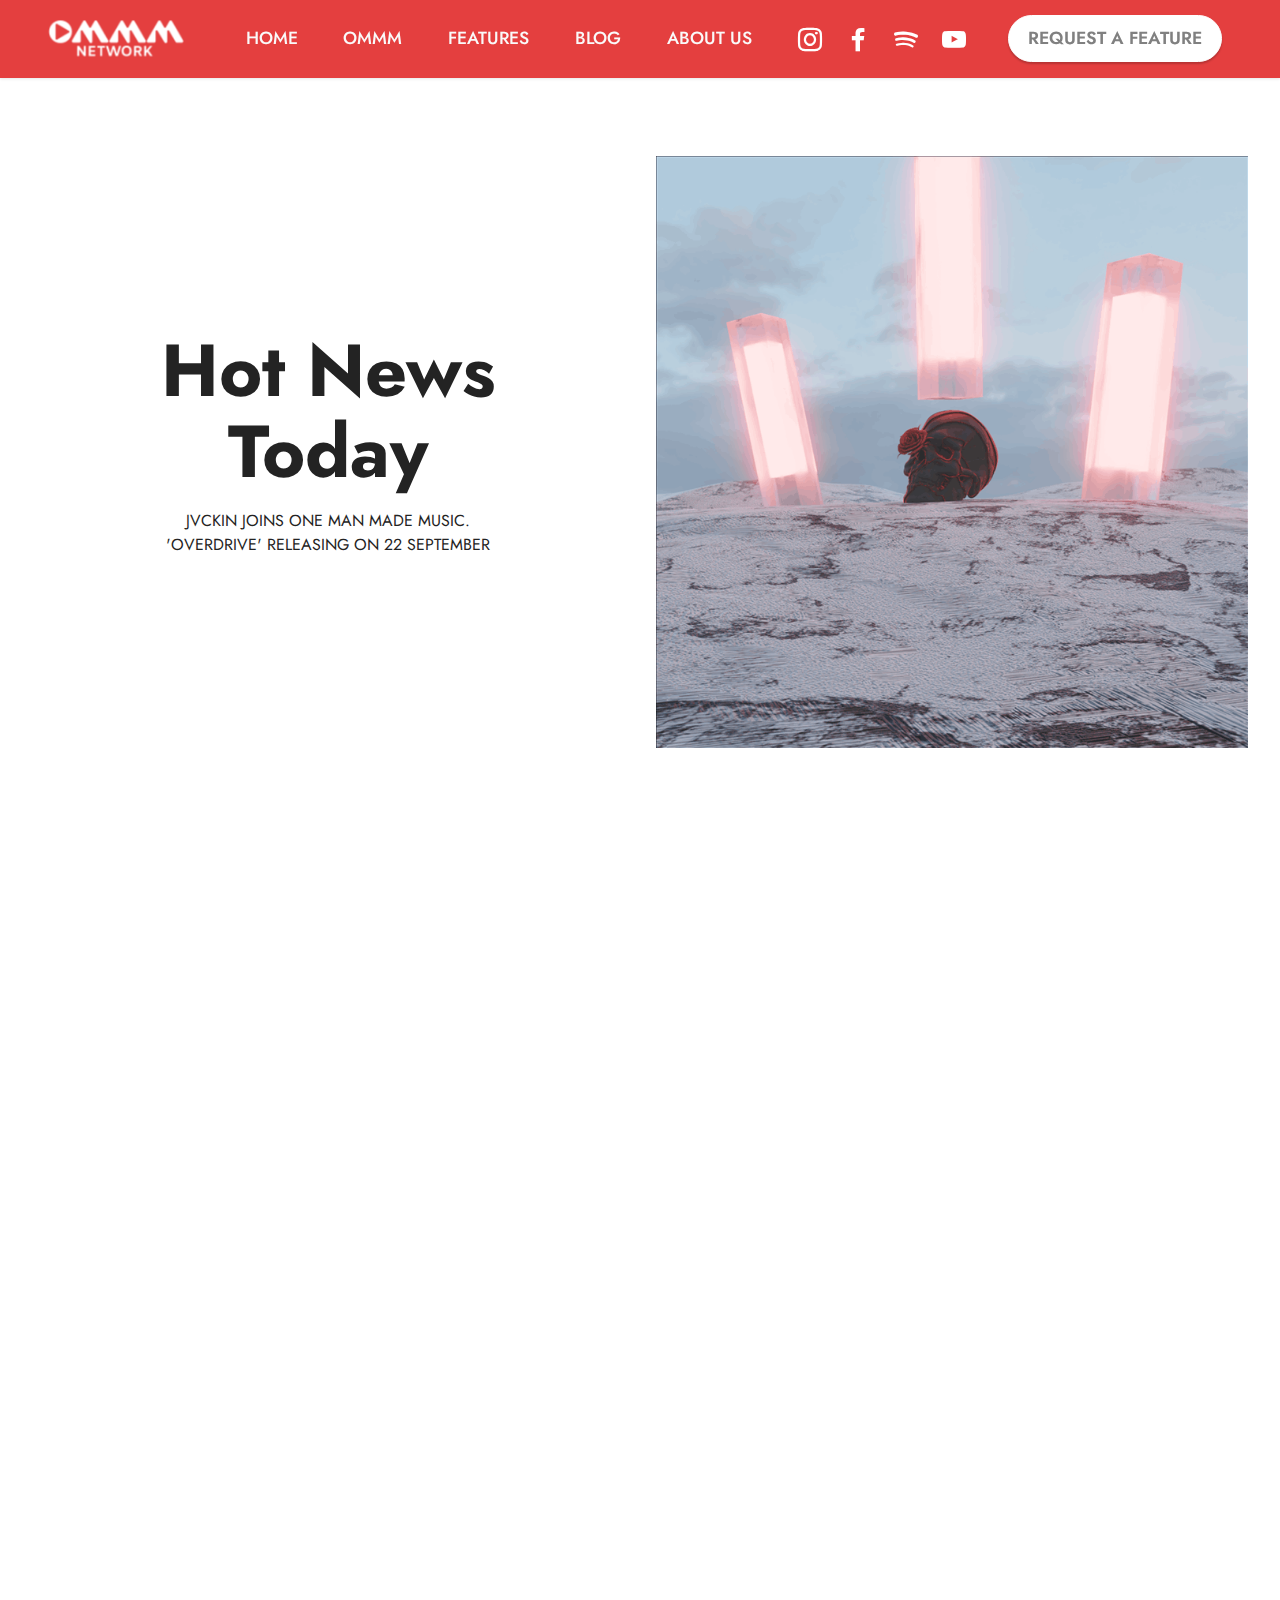
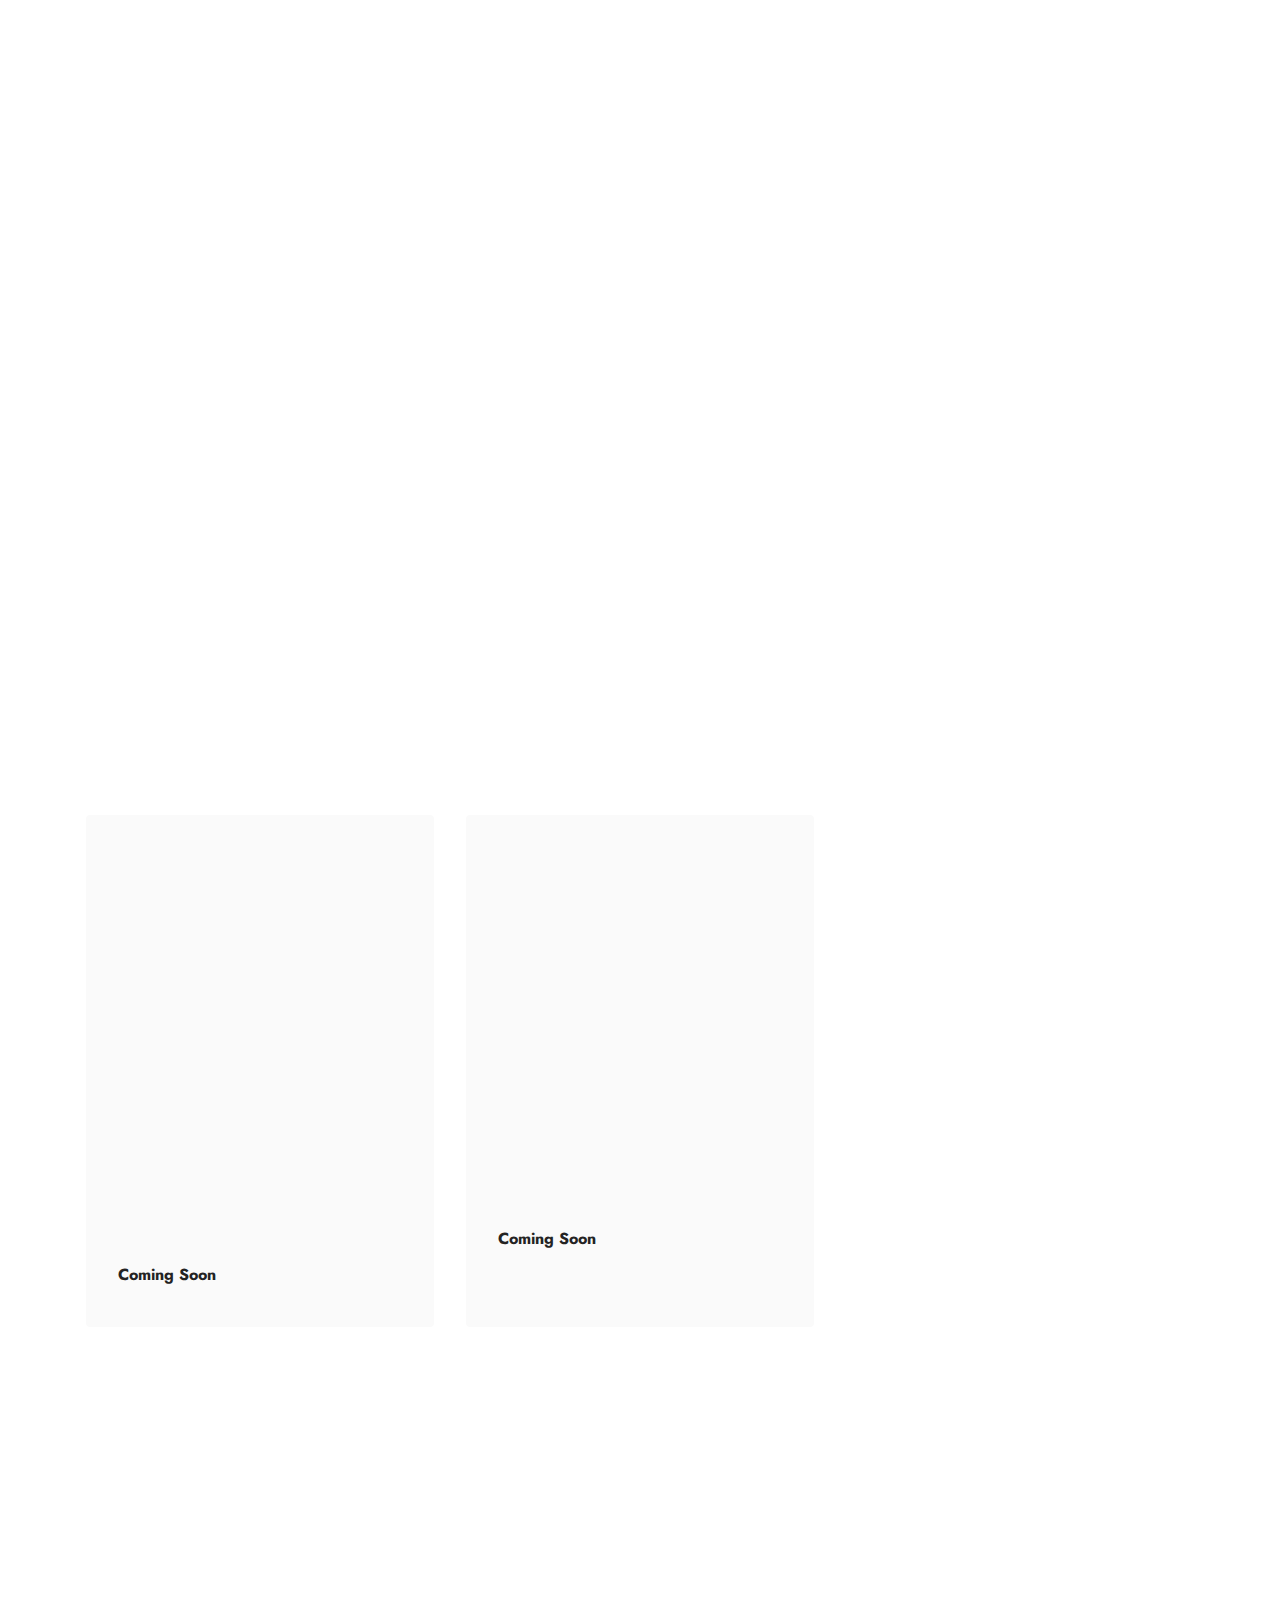
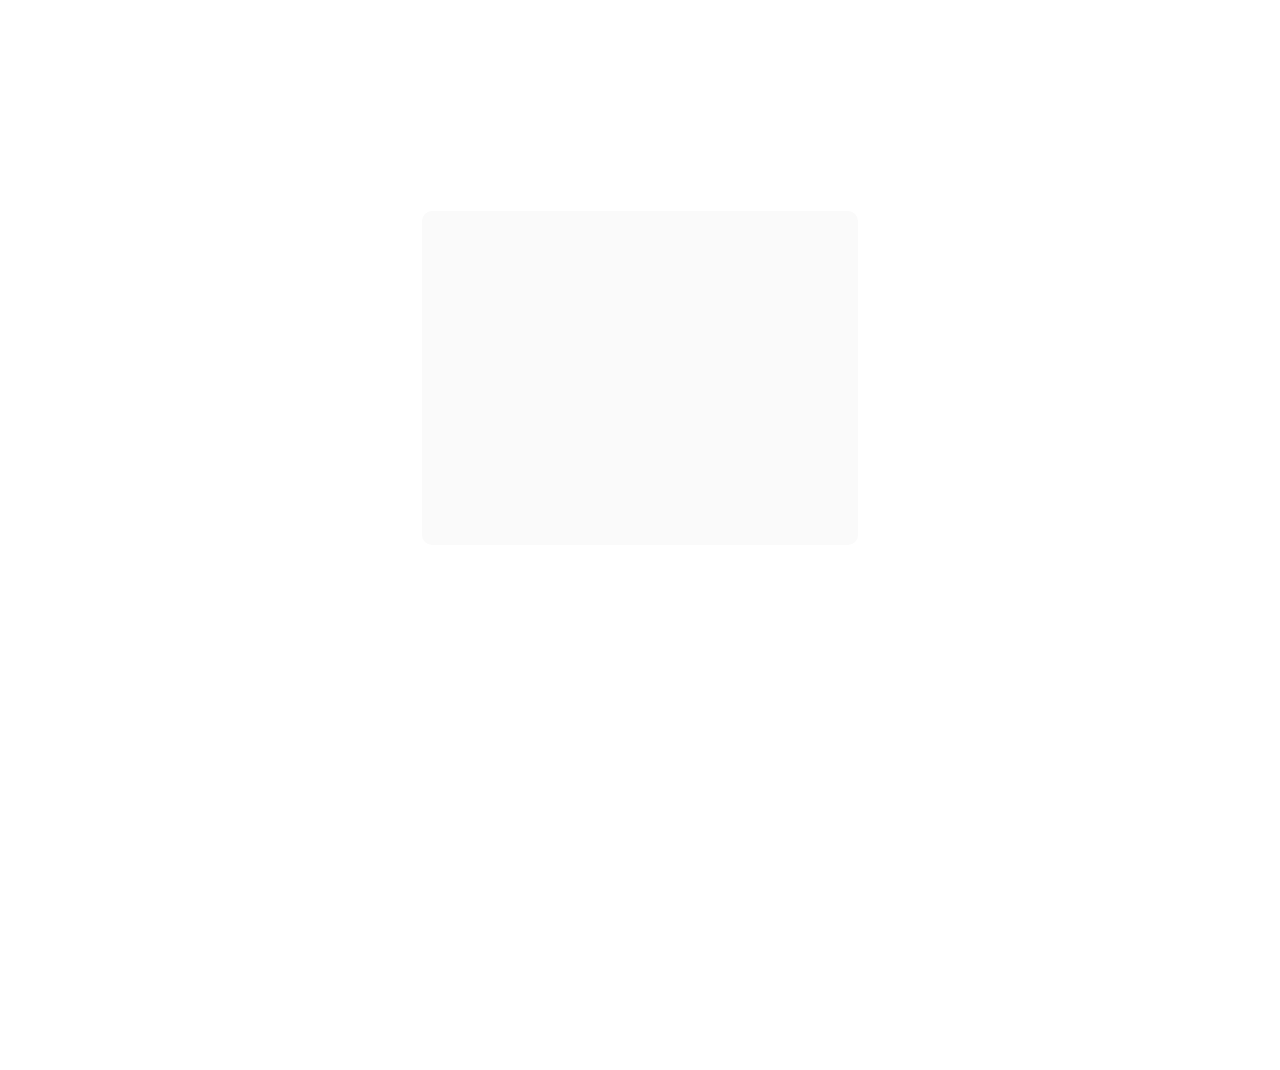
==== commit 2ae0c965: "AUG 30" ====
--- a/index.html
+++ b/index.html
@@ -78,7 +78,7 @@
     </nav>
 </section>
 
-<section class="engine"><a href="https://mobirise.info/s">free bootstrap theme</a></section><section class="header11 cid-s8QrBESnQ5" id="header11-1r">
+<section class="engine"><a href="https://mobirise.info/u">bootstrap responsive templates</a></section><section class="header11 cid-s8QrBESnQ5" id="header11-1r">
 
     
 
@@ -87,12 +87,12 @@
     <div class="container-fluid">
         <div class="row justify-content-center">
             <div class="col-12 col-md-6 image-wrapper">
-                <img class="w-100" src="assets/images/bugatti-chiron-final-960-x-540-960x540.png" alt="Mobirise">
+                <img class="w-100" src="assets/images/jvckin-overdrive-coverart1-750-x-750-750x750.png" alt="Mobirise">
             </div>
             <div class="col-12 col-md">
                 <div class="text-wrapper text-center">
                     <h1 class="mbr-section-title mbr-fonts-style mb-3 display-1"><strong>Hot News Today</strong></h1>
-                    <p class="mbr-text mbr-fonts-style display-7">22 VOID BEATS JOINS ONE MAN MADE MUSIC WITH AMAZING TRACK<br>RELEASING ON 18 SEPTEMBER</p>
+                    <p class="mbr-text mbr-fonts-style display-7">JVCKIN JOINS ONE MAN MADE MUSIC.<br>'OVERDRIVE' RELEASING ON 22 SEPTEMBER</p>
                     
                 </div>
             </div>
@@ -104,15 +104,15 @@
     
 
     
-    <div class="container">
+    <div class="container-fluid">
         <div class="row justify-content-center">
-            <div class="col-12 col-md-10">
-                <div class="carousel slide carousel-fade" id="s8XdchQPmZ" data-ride="carousel" data-interval="3000">
+            <div class="col-12 col-md-10 col-lg-12">
+                <div class="carousel slide carousel-fade" id="s97I8I4U3R" data-ride="carousel" data-interval="3000">
                     
                     <ol class="carousel-indicators">
-                        <li data-slide-to="0" class="active" data-target="#s8XdchQPmZ"></li>
-                        <li data-slide-to="1" data-target="#s8XdchQPmZ"></li>
-                        <li data-slide-to="2" data-target="#s8XdchQPmZ"></li><li data-slide-to="3" data-target="#s8XdchQPmZ"></li><li data-slide-to="4" data-target="#s8XdchQPmZ"></li><li data-slide-to="5" data-target="#s8XdchQPmZ"></li><li data-slide-to="6" data-target="#s8XdchQPmZ"></li>
+                        <li data-slide-to="0" class="active" data-target="#s97I8I4U3R"></li>
+                        <li data-slide-to="1" data-target="#s97I8I4U3R"></li>
+                        <li data-slide-to="2" data-target="#s97I8I4U3R"></li><li data-slide-to="3" data-target="#s97I8I4U3R"></li><li data-slide-to="4" data-target="#s97I8I4U3R"></li><li data-slide-to="5" data-target="#s97I8I4U3R"></li><li data-slide-to="6" data-target="#s97I8I4U3R"></li>
                     </ol>
                     <div class="carousel-inner">
                         <div class="carousel-item slider-image item">
@@ -123,15 +123,7 @@
                                     <p class="mbr-section-text mbr-fonts-style display-7">
                                         LATEST RELEASE FROM YOUR FAVOURITE ARTIST</p>
                                 </div>
-                            <a href="https://songwhip.com/memphis/matrix"><img class="d-block w-100" src="assets/images/screenshot-20200826-121023-212x212.jpg" data-slide-to="1"></a></div>
-                        </div><div class="carousel-item slider-image item">
-                            <div class="item-wrapper">
-                                
-                                <div class="carousel-caption d-none d-md-block">
-                                    <h5 class="mbr-section-subtitle mbr-fonts-style display-5"><a href="https://songwhip.com/cursed-sall/pressure" class="text-primary"><strong>CURSED SALL</strong></a></h5>
-                                    <p class="mbr-section-text mbr-fonts-style display-7">LATEST RELEASE FROM YOUR FAVOURITE ARTIST</p>
-                                </div>
-                            <a href="https://songwhip.com/cursed-sall/pressure"><img class="d-block w-100" src="assets/images/screenshot-20200826-104753-575x574.jpeg" data-slide-to="2"></a></div>
+                            <a href="https://songwhip.com/memphis/matrix" target="true"></a><a href="https://songwhip.com/memphis/matrix" target="true"></a><a href="https://songwhip.com/memphis/matrix"></a><a href="https://songwhip.com/memphis/matrix"><img class="d-block w-100" src="assets/images/screenshot-20200826-121023-212x212.jpg" data-slide-to="1"></a></div>
                         </div><div class="carousel-item slider-image item active">
                             <div class="item-wrapper">
                                 
@@ -140,7 +132,7 @@
                                     <p class="mbr-section-text mbr-fonts-style display-7">
                                         LATEST RELEASE FROM YOUR FAVOURITE ARTIST</p>
                                 </div>
-                            <a href="https://songwhip.com/22voidbeats/my-heart"><img class="d-block w-100" src="assets/images/screenshot-20200826-104855-720x719.jpeg" data-slide-to="0"></a></div>
+                            <a href="https://songwhip.com/22voidbeats/my-heart" target="true"></a><a href="https://songwhip.com/22voidbeats/my-heart"><img class="d-block w-100" src="assets/images/screenshot-20200826-104855-720x719.jpeg" data-slide-to="1"></a></div>
                         </div><div class="carousel-item slider-image item">
                             <div class="item-wrapper">
                                 
@@ -153,35 +145,43 @@
                             <div class="item-wrapper">
                                 
                                 <div class="carousel-caption d-none d-md-block">
-                                    <h5 class="mbr-section-subtitle mbr-fonts-style display-5"><a href="https://songwhip.com/grkas/watch-me" class="text-white" target="_blank"><strong>GRKAS</strong></a></h5>
+                                    <h5 class="mbr-section-subtitle mbr-fonts-style display-5"><a href="https://songwhip.com/jvckin/i-flow" class="text-primary" target="_blank"><strong>JVCKIN</strong></a></h5>
                                     <p class="mbr-section-text mbr-fonts-style display-7">LATEST RELEASE FROM YOUR FAVOURITE ARTIST</p>
                                 </div>
-                            <a href="https://songwhip.com/grkas/watch-me"><img class="d-block w-100" src="assets/images/screenshot-20200827-164618-720x718.jpg" data-slide-to="3"></a></div>
+                            <a href="https://songwhip.com/grkas/watch-me" target="false"></a><a href="https://songwhip.com/jvckin/i-flow"><img class="d-block w-100" src="assets/images/screenshot-20200827-164618-720x718.jpg" data-slide-to="2"></a></div>
                         </div><div class="carousel-item slider-image item">
                             <div class="item-wrapper">
                                 
                                 <div class="carousel-caption d-none d-md-block">
-                                    <h5 class="mbr-section-subtitle mbr-fonts-style display-5"><a href="https://songwhip.com/grkas/watch-me" class="text-white" target="_blank"><strong>GRKAS</strong></a></h5>
+                                    <h5 class="mbr-section-subtitle mbr-fonts-style display-5"><a href="https://songwhip.com/trueno-regler/rag333" class="text-primary" target="_blank"><strong>TRUENO REGLER</strong></a></h5>
                                     <p class="mbr-section-text mbr-fonts-style display-7">LATEST RELEASE FROM YOUR FAVOURITE ARTIST</p>
                                 </div>
-                            <a href="https://songwhip.com/grkas/watch-me"><img class="d-block w-100" src="assets/images/screenshot-20200826-104952-720x719.jpeg" data-slide-to="3"></a></div>
+                            <a href="https://songwhip.com/grkas/watch-me" target="false"></a><a href="https://songwhip.com/alpha-af/right-now" target="true"></a><a href="https://songwhip.com/trueno-regler/rag333" target="true"></a><a href="https://songwhip.com/trueno-regler/rag333" target="true"></a><a href="https://songwhip.com/trueno-regler/rag333"></a><a href="https://songwhip.com/trueno-regler/rag333" target="true"></a><a href="https://songwhip.com/trueno-regler/rag333"></a><a href="https://songwhip.com/trueno-regler/rag333" target="false"></a><a href="https://songwhip.com/trueno-regler/rag333"></a><a href="https://songwhip.com/trueno-regler/rag333"><img class="d-block w-100" src="assets/images/screenshot-20200826-105105-576x576.jpeg" data-slide-to="4"></a></div>
                         </div><div class="carousel-item slider-image item">
                             <div class="item-wrapper">
                                 
                                 <div class="carousel-caption d-none d-md-block">
-                                    <h5 class="mbr-section-subtitle mbr-fonts-style display-5"><a href="https://songwhip.com/grkas/watch-me" class="text-white" target="_blank"><strong>GRKAS</strong></a></h5>
+                                    <h5 class="mbr-section-subtitle mbr-fonts-style display-5"><a href="https://songwhip.com/alpha-af/right-now" class="text-primary" target="_blank"><strong>ALPHA AH</strong></a></h5>
                                     <p class="mbr-section-text mbr-fonts-style display-7">LATEST RELEASE FROM YOUR FAVOURITE ARTIST</p>
                                 </div>
-                            <a href="https://songwhip.com/grkas/watch-me"><img class="d-block w-100" src="assets/images/screenshot-20200826-105103-576x576.jpeg" data-slide-to="3"></a></div>
-                        </div>
-                        
-                        
-                    </div>
-                    <a class="carousel-control carousel-control-prev" role="button" data-slide="prev" href="#s8XdchQPmZ">
+                            <a href="https://songwhip.com/grkas/watch-me" target="false"></a><a href="https://songwhip.com/alpha-af/right-now"><img class="d-block w-100" src="assets/images/screenshot-20200826-104952-720x719.jpeg" data-slide-to="5"></a></div>
+                        </div><div class="carousel-item slider-image item">
+                            <div class="item-wrapper">
+                                
+                                <div class="carousel-caption d-none d-md-block">
+                                    <h5 class="mbr-section-subtitle mbr-fonts-style display-5"><a href="https://songwhip.com/cursed-sall/pressure" class="text-primary" target="_blank"><strong>CURSED SALL</strong></a></h5>
+                                    <p class="mbr-section-text mbr-fonts-style display-7">LATEST RELEASE FROM YOUR FAVOURITE ARTIST</p>
+                                </div>
+                            <a href="https://songwhip.com/cursed-sall/pressure" target="true"></a><a href="https://songwhip.com/cursed-sall/pressure" target="true"></a><a href="https://songwhip.com/trueno-regler/rag333"><img class="d-block w-100" src="assets/images/screenshot-20200826-104753-575x574.jpeg" data-slide-to="5"></a></div>
+                        </div>
+                        
+                        
+                    </div>
+                    <a class="carousel-control carousel-control-prev" role="button" data-slide="prev" href="#s97I8I4U3R">
                         <span class="mobi-mbri mobi-mbri-arrow-prev" aria-hidden="true"></span>
                         <span class="sr-only">Previous</span>
                     </a>
-                    <a class="carousel-control carousel-control-next" role="button" data-slide="next" href="#s8XdchQPmZ">
+                    <a class="carousel-control carousel-control-next" role="button" data-slide="next" href="#s97I8I4U3R">
                         <span class="mobi-mbri mobi-mbri-arrow-next" aria-hidden="true"></span>
                         <span class="sr-only">Next</span>
                     </a>
@@ -203,31 +203,30 @@
             <div class="item features-image сol-12 col-md-6 col-lg-4">
                 <div class="item-wrapper">
                     <div class="item-img">
-                        <a href="https://monsterwolfmusic.fanlink.to/klevi-get-back" target="_blank"><img src="assets/images/screenshot-20200822-103807-604x607.jpg" alt="" title=""></a>
+                        <a href="https://hypeddit.com/link/dgi68k" target="_blank"><img src="assets/images/screenshot-20200830-85944-696x688.jpg" alt="" title="" data-slide-to="0"></a>
                     </div>
                     <div class="item-content">
-                        <h5 class="item-title mbr-fonts-style display-5">Kelvi Releases His New Single On Monsterwolf Music
-<div>Don't Miss It&nbsp;</div></h5>
-                        
-                        
-                    </div>
-                    <div class="mbr-section-btn item-footer mt-2"><a href="https://monsterwolfmusic.fanlink.to/klevi-get-back" class="btn item-btn btn-primary display-7" target="_blank">Stream It Now</a></div>
-                </div>
-            </div>
-            <div class="item features-image сol-12 col-md-6 col-lg-4">
+                        <h5 class="item-title mbr-fonts-style display-5">Skyder Is Back With Huge Trap&nbsp;'Colossus' on Beast Trap Records</h5>
+                        
+                        
+                    </div>
+                    <div class="mbr-section-btn item-footer mt-2"><a href="https://hypeddit.com/link/dgi68k" class="btn btn-primary item-btn display-7" target="_blank">Stream It Now</a></div>
+                </div>
+            </div><div class="item features-image сol-12 col-md-6 col-lg-4">
                 <div class="item-wrapper">
                     <div class="item-img">
-                        <a href="https://hypeddit.com/link/biko02" target="_blank"><img src="assets/images/screenshot-20200825-194953-610x608.jpg" alt="" title=""></a>
+                        <a href="https://monsterwolfmusic.fanlink.to/klevi-get-back" target="_blank"><img src="assets/images/screenshot-20200822-103807-604x607.jpg" alt="" title="" data-slide-to="1"></a>
                     </div>
                     <div class="item-content">
-                        <h5 class="item-title mbr-fonts-style display-5">Beast Trap Records Release Alert !
-<div>K4rl Releases His Brand New Single 'Must Be' Featuring Jaye de Luminist</div></h5>
-                        
-                        
-                    </div>
-                    <div class="mbr-section-btn item-footer mt-2"><a href="https://hypeddit.com/link/biko02" class="btn btn-primary item-btn display-7" target="_blank">Stream It Now</a></div>
-                </div>
-            </div>
+                        <h5 class="item-title mbr-fonts-style display-5">Klevi Releases His New Single On Monsterwolf Music
+<div>Don't Miss It&nbsp;</div></h5>
+                        
+                        
+                    </div>
+                    <div class="mbr-section-btn item-footer mt-2"><a href="https://monsterwolfmusic.fanlink.to/klevi-get-back" class="btn item-btn btn-primary display-7" target="_blank">Stream It Now</a></div>
+                </div>
+            </div>
+            
             <div class="item features-image сol-12 col-md-6 col-lg-4">
                 <div class="item-wrapper">
                     <div class="item-img">
@@ -324,7 +323,7 @@
         </div>
         <div class="row justify-content-center mt-4">
             <div class="col-lg-8 mx-auto mbr-form" data-form-type="formoid">
-                <form action="https://mobirise.eu/" method="POST" class="mbr-form form-with-styler mx-auto" data-form-title="Form Name"><input type="hidden" name="email" data-form-email="true" value="i2k4Ux8WBUAdwllECSatO48djiG9PG9ITRigCvKf1NertoM/bwI6FxzjOPNjKgRQXQMBZJtbSsoy2RKOq2QVyb+u8XBfNIB0sDrGoOpLSK+FQNGZ5A39q4EaLWCveCY5">
+                <form action="https://mobirise.eu/" method="POST" class="mbr-form form-with-styler mx-auto" data-form-title="Form Name"><input type="hidden" name="email" data-form-email="true" value="birlYPe1aTGdgptBSOWflHy61LI5e+OVfqMPw3XZWsrdiTZbqqD9Nm5XCLG9hN/tXxB7jT1Cq8kXgJxDWnsWEeIdTDhhCPOrlAvZYZkTC2vTpbySfBximR9oCoxMWNCV">
                     <p class="mbr-text mbr-fonts-style align-center mb-4 display-7">
                         One of our team will be in contact with you shortly.
                     </p>
@@ -359,7 +358,7 @@
     <div class="align-center container">
         <div class="row justify-content-center">
             <div class="col-lg-8 mx-auto mbr-form" data-form-type="formoid">
-                <form action="https://mobirise.eu/" method="POST" class="mbr-form form-with-styler" data-form-title="Form Name"><input type="hidden" name="email" data-form-email="true" value="6BzUhfguUalYP0CuOvdjtXx/pUJoSK5sr8ucwoV4MWeW78a7lXVPLZdFgfpHQz/5bgwlZ4px0EHa0hyCK1gl7LsHnzF9mPRwaiV6ZPA6QQGcvh5FM4wmFa2UA1DTWcY+">
+                <form action="https://mobirise.eu/" method="POST" class="mbr-form form-with-styler" data-form-title="Form Name"><input type="hidden" name="email" data-form-email="true" value="16tFOC/ZVje+2h93bxNKXfXrDjQYZJ3KjUBCVy8vSg42Nz+bTDkZrv+xFAtWDftNpTZRXa8p8v+HShdR9QOnDNKs1H75cu7/T1D4M4jczbdqqTVtn0ZhBP944Abtb7YO">
                     <div class="">
                         <div hidden="hidden" data-form-alert="" class="alert alert-success col-12">Thanks For Subscribing Our Newsletter.
 Don't Worry We Don't Spam</div>
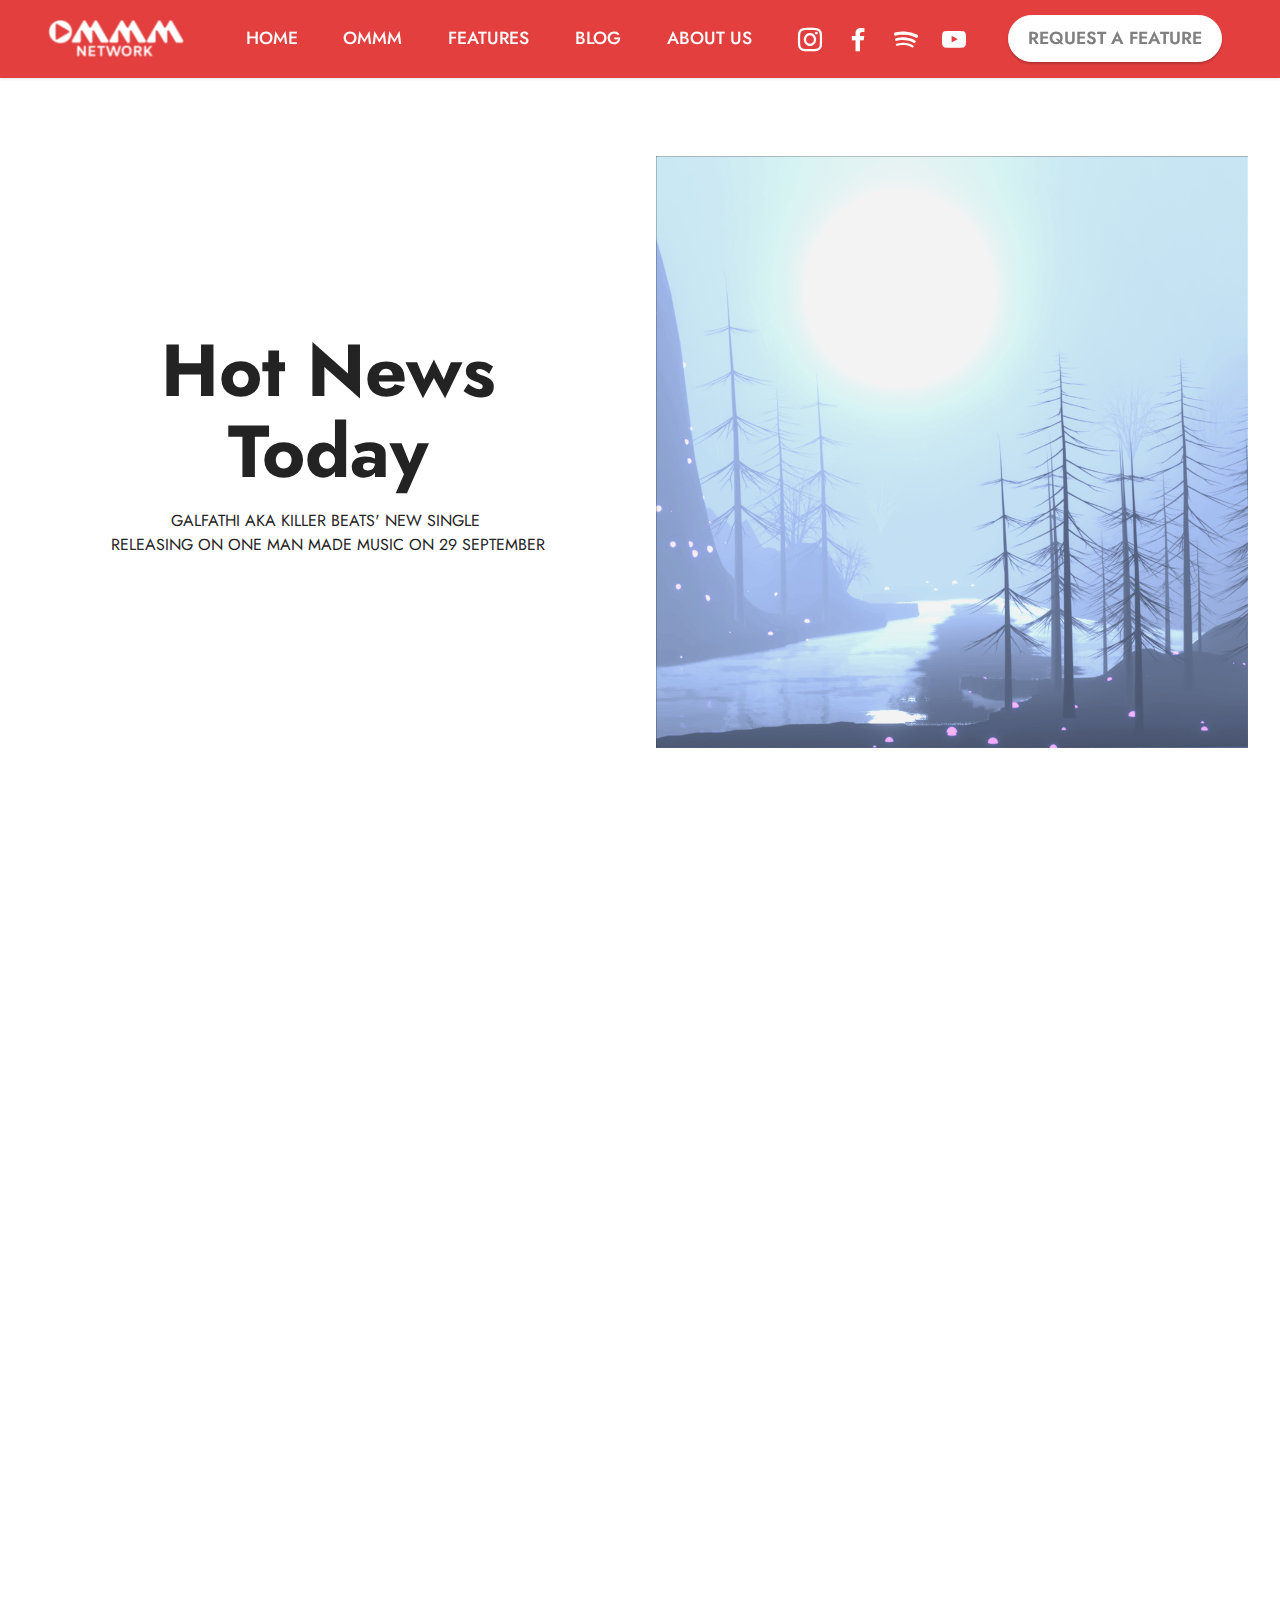
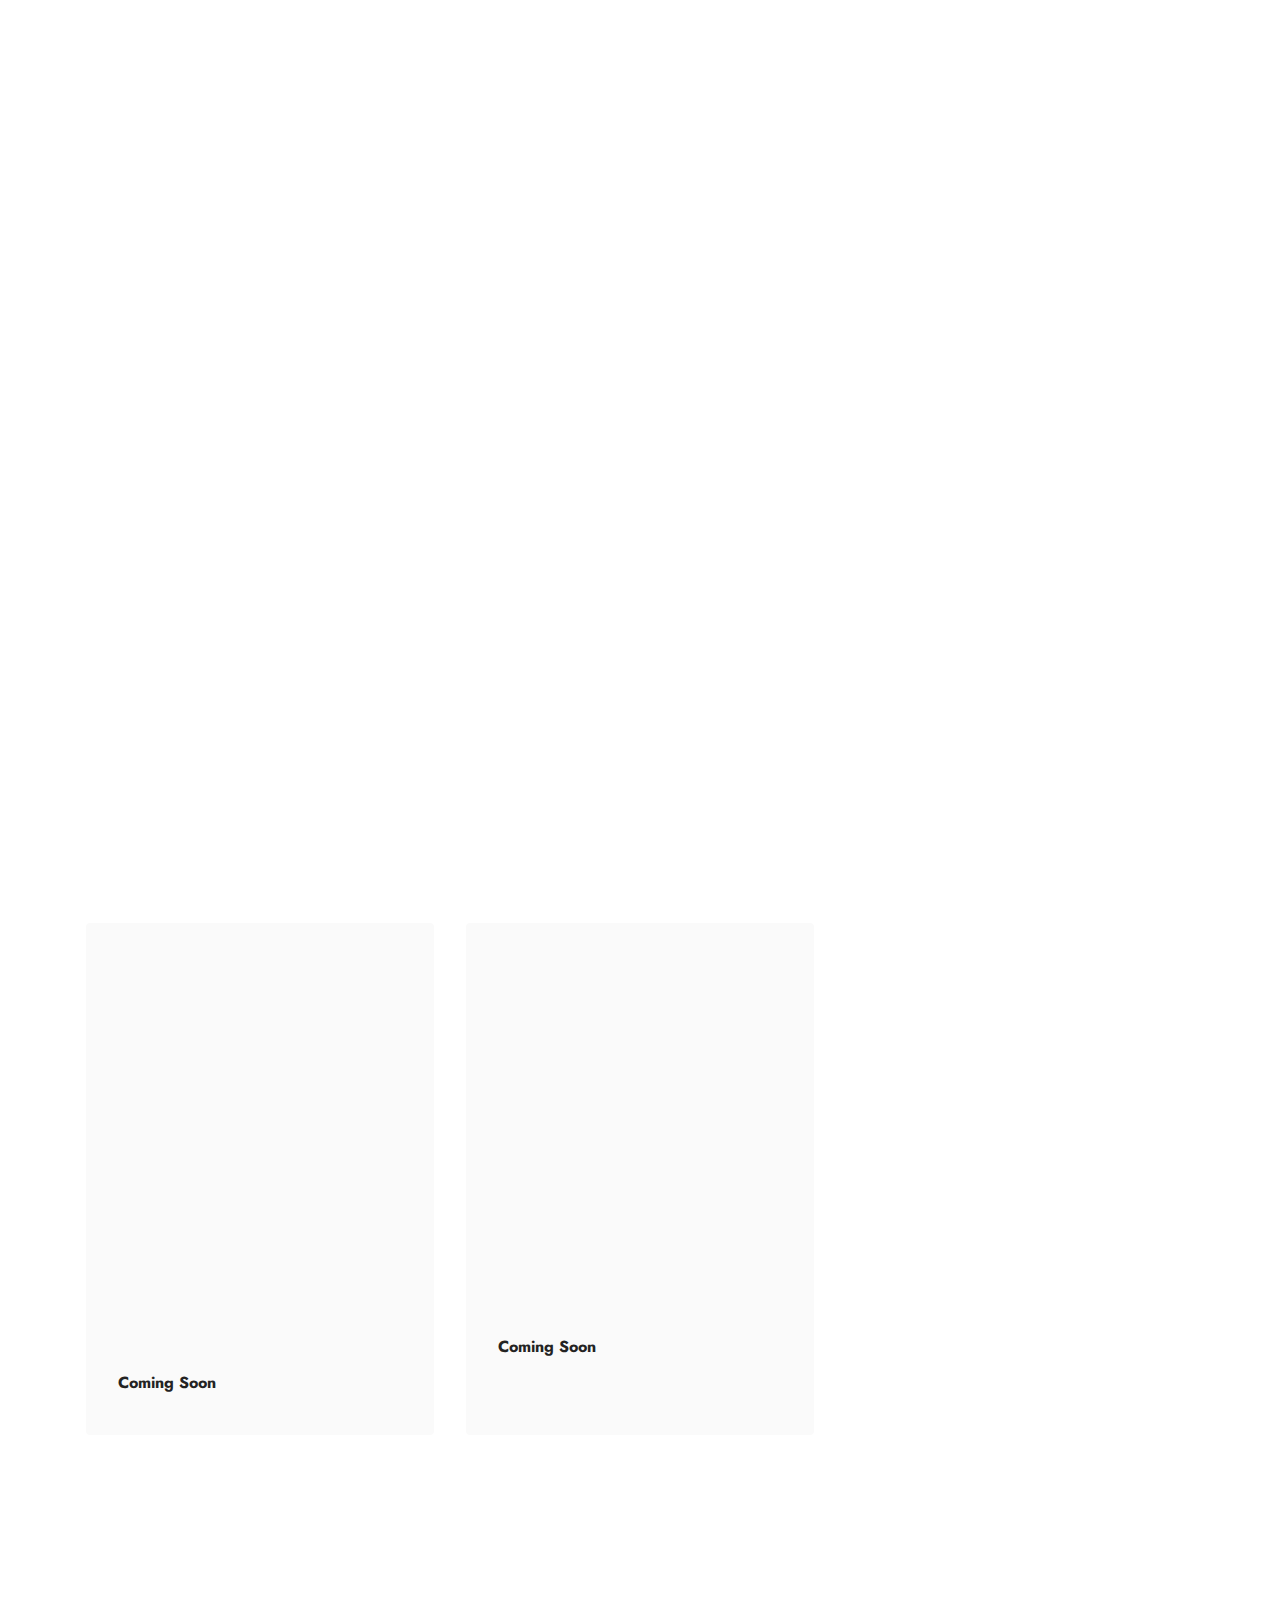
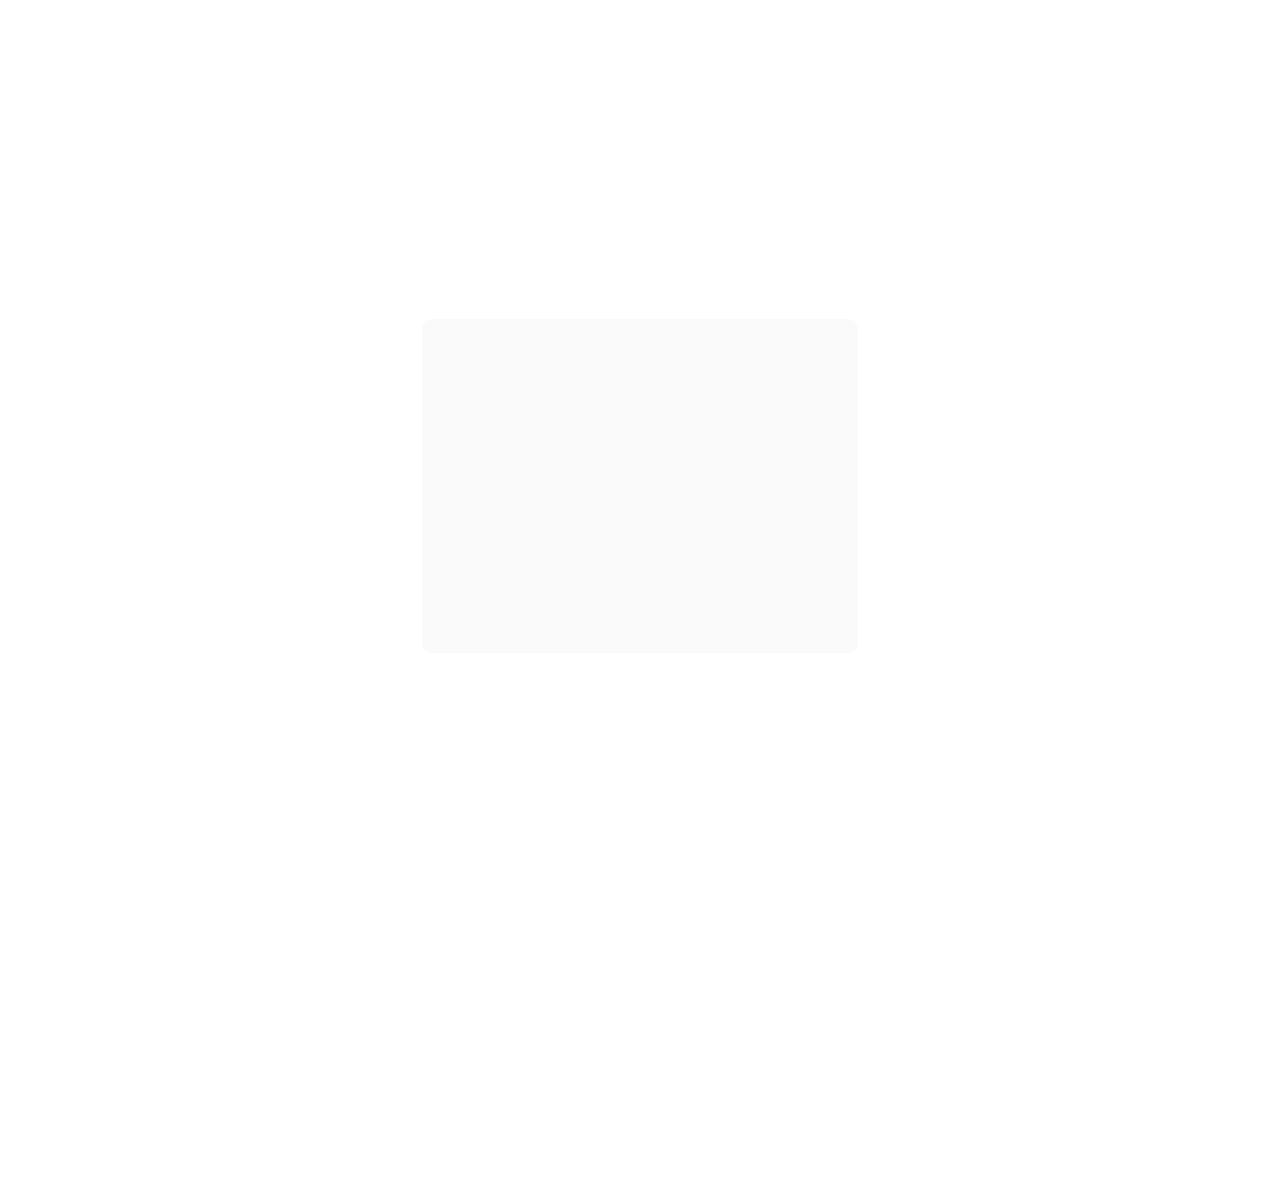
==== commit 8e3caa39: "1 sept" ====
--- a/index.html
+++ b/index.html
@@ -78,7 +78,7 @@
     </nav>
 </section>
 
-<section class="engine"><a href="https://mobirise.info/u">bootstrap responsive templates</a></section><section class="header11 cid-s8QrBESnQ5" id="header11-1r">
+<section class="engine"><a href="https://mobirise.info/o">free portfolio site templates</a></section><section class="header11 cid-s8QrBESnQ5" id="header11-1r">
 
     
 
@@ -87,12 +87,12 @@
     <div class="container-fluid">
         <div class="row justify-content-center">
             <div class="col-12 col-md-6 image-wrapper">
-                <img class="w-100" src="assets/images/jvckin-overdrive-coverart1-750-x-750-750x750.png" alt="Mobirise">
+                <img class="w-100" src="assets/images/20200901-125527-0001-990-x-990-990x990.png" alt="KILLER BEATS">
             </div>
             <div class="col-12 col-md">
                 <div class="text-wrapper text-center">
                     <h1 class="mbr-section-title mbr-fonts-style mb-3 display-1"><strong>Hot News Today</strong></h1>
-                    <p class="mbr-text mbr-fonts-style display-7">JVCKIN JOINS ONE MAN MADE MUSIC.<br>'OVERDRIVE' RELEASING ON 22 SEPTEMBER</p>
+                    <p class="mbr-text mbr-fonts-style display-7">GALFATHI AKA KILLER BEATS' NEW SINGLE&nbsp;<br>RELEASING ON ONE MAN MADE MUSIC ON 29 SEPTEMBER</p>
                     
                 </div>
             </div>
@@ -107,18 +107,26 @@
     <div class="container-fluid">
         <div class="row justify-content-center">
             <div class="col-12 col-md-10 col-lg-12">
-                <div class="carousel slide carousel-fade" id="s97I8I4U3R" data-ride="carousel" data-interval="3000">
+                <div class="carousel slide carousel-fade" id="s9l30WOOkw" data-ride="carousel" data-interval="3000">
                     
                     <ol class="carousel-indicators">
-                        <li data-slide-to="0" class="active" data-target="#s97I8I4U3R"></li>
-                        <li data-slide-to="1" data-target="#s97I8I4U3R"></li>
-                        <li data-slide-to="2" data-target="#s97I8I4U3R"></li><li data-slide-to="3" data-target="#s97I8I4U3R"></li><li data-slide-to="4" data-target="#s97I8I4U3R"></li><li data-slide-to="5" data-target="#s97I8I4U3R"></li><li data-slide-to="6" data-target="#s97I8I4U3R"></li>
+                        <li data-slide-to="0" class="active" data-target="#s9l30WOOkw"></li>
+                        <li data-slide-to="1" data-target="#s9l30WOOkw"></li>
+                        <li data-slide-to="2" data-target="#s9l30WOOkw"></li><li data-slide-to="3" data-target="#s9l30WOOkw"></li><li data-slide-to="4" data-target="#s9l30WOOkw"></li><li data-slide-to="5" data-target="#s9l30WOOkw"></li>
                     </ol>
                     <div class="carousel-inner">
                         <div class="carousel-item slider-image item">
                             <div class="item-wrapper">
                                 
                                 <div class="carousel-caption d-none d-md-block">
+                                    <h5 class="mbr-section-subtitle mbr-fonts-style display-5"><a href="https://songwhip.com/cursed-sall/pressure" class="text-primary" target="_blank"><strong>CURSED SALL</strong></a></h5>
+                                    <p class="mbr-section-text mbr-fonts-style display-7">LATEST RELEASE FROM YOUR FAVOURITE ARTIST</p>
+                                </div>
+                            <a href="https://songwhip.com/cursed-sall/pressure" target="true"></a><a href="https://songwhip.com/cursed-sall/pressure" target="true"></a><a href="https://songwhip.com/trueno-regler/rag333"><img class="d-block w-100" src="assets/images/max-mayorov-500-x-248-363x180.png" data-slide-to="0"></a></div>
+                        </div><div class="carousel-item slider-image item">
+                            <div class="item-wrapper">
+                                
+                                <div class="carousel-caption d-none d-md-block">
                                     <h5 class="mbr-section-subtitle mbr-fonts-style display-5"><a href="https://songwhip.com/memphis/matrix" class="text-primary" target="_blank"><strong>MEMPHIS</strong></a></h5>
                                     <p class="mbr-section-text mbr-fonts-style display-7">
                                         LATEST RELEASE FROM YOUR FAVOURITE ARTIST</p>
@@ -128,19 +136,19 @@
                             <div class="item-wrapper">
                                 
                                 <div class="carousel-caption d-none d-md-block">
+                                    <h5 class="mbr-section-subtitle mbr-fonts-style display-5"><a href="https://songwhip.com/cursed-sall/pressure" class="text-primary" target="_blank"><strong>CURSED SALL</strong></a></h5>
+                                    <p class="mbr-section-text mbr-fonts-style display-7">LATEST RELEASE FROM YOUR FAVOURITE ARTIST</p>
+                                </div>
+                            <a href="https://songwhip.com/cursed-sall/pressure" target="true"></a><a href="https://songwhip.com/cursed-sall/pressure" target="true"></a><a href="https://songwhip.com/trueno-regler/rag333"><img class="d-block w-100" src="assets/images/screenshot-20200826-105021-460x459.jpeg" data-slide-to="1"></a></div>
+                        </div><div class="carousel-item slider-image item active">
+                            <div class="item-wrapper">
+                                
+                                <div class="carousel-caption d-none d-md-block">
                                     <h5 class="mbr-section-subtitle mbr-fonts-style display-5"><a href="https://songwhip.com/22voidbeats/my-heart" class="text-primary" target="_blank"><strong>22 VOID BEATS</strong></a></h5>
                                     <p class="mbr-section-text mbr-fonts-style display-7">
                                         LATEST RELEASE FROM YOUR FAVOURITE ARTIST</p>
                                 </div>
-                            <a href="https://songwhip.com/22voidbeats/my-heart" target="true"></a><a href="https://songwhip.com/22voidbeats/my-heart"><img class="d-block w-100" src="assets/images/screenshot-20200826-104855-720x719.jpeg" data-slide-to="1"></a></div>
-                        </div><div class="carousel-item slider-image item">
-                            <div class="item-wrapper">
-                                
-                                <div class="carousel-caption d-none d-md-block">
-                                    <h5 class="mbr-section-subtitle mbr-fonts-style display-5"><a href="https://songwhip.com/grkas/watch-me" class="text-white" target="_blank"><strong>GRKAS</strong></a></h5>
-                                    <p class="mbr-section-text mbr-fonts-style display-7">LATEST RELEASE FROM YOUR FAVOURITE ARTIST</p>
-                                </div>
-                            <a href="https://songwhip.com/grkas/watch-me"><img class="d-block w-100" src="assets/images/20200825-195812-3-1900x1900.png" data-slide-to="3"></a></div>
+                            <a href="https://songwhip.com/22voidbeats/my-heart" target="true"></a><a href="https://songwhip.com/22voidbeats/my-heart"><img class="d-block w-100" src="assets/images/screenshot-20200826-104855-720x719.jpeg" data-slide-to="2"></a></div>
                         </div><div class="carousel-item slider-image item">
                             <div class="item-wrapper">
                                 
@@ -148,23 +156,7 @@
                                     <h5 class="mbr-section-subtitle mbr-fonts-style display-5"><a href="https://songwhip.com/jvckin/i-flow" class="text-primary" target="_blank"><strong>JVCKIN</strong></a></h5>
                                     <p class="mbr-section-text mbr-fonts-style display-7">LATEST RELEASE FROM YOUR FAVOURITE ARTIST</p>
                                 </div>
-                            <a href="https://songwhip.com/grkas/watch-me" target="false"></a><a href="https://songwhip.com/jvckin/i-flow"><img class="d-block w-100" src="assets/images/screenshot-20200827-164618-720x718.jpg" data-slide-to="2"></a></div>
-                        </div><div class="carousel-item slider-image item">
-                            <div class="item-wrapper">
-                                
-                                <div class="carousel-caption d-none d-md-block">
-                                    <h5 class="mbr-section-subtitle mbr-fonts-style display-5"><a href="https://songwhip.com/trueno-regler/rag333" class="text-primary" target="_blank"><strong>TRUENO REGLER</strong></a></h5>
-                                    <p class="mbr-section-text mbr-fonts-style display-7">LATEST RELEASE FROM YOUR FAVOURITE ARTIST</p>
-                                </div>
-                            <a href="https://songwhip.com/grkas/watch-me" target="false"></a><a href="https://songwhip.com/alpha-af/right-now" target="true"></a><a href="https://songwhip.com/trueno-regler/rag333" target="true"></a><a href="https://songwhip.com/trueno-regler/rag333" target="true"></a><a href="https://songwhip.com/trueno-regler/rag333"></a><a href="https://songwhip.com/trueno-regler/rag333" target="true"></a><a href="https://songwhip.com/trueno-regler/rag333"></a><a href="https://songwhip.com/trueno-regler/rag333" target="false"></a><a href="https://songwhip.com/trueno-regler/rag333"></a><a href="https://songwhip.com/trueno-regler/rag333"><img class="d-block w-100" src="assets/images/screenshot-20200826-105105-576x576.jpeg" data-slide-to="4"></a></div>
-                        </div><div class="carousel-item slider-image item">
-                            <div class="item-wrapper">
-                                
-                                <div class="carousel-caption d-none d-md-block">
-                                    <h5 class="mbr-section-subtitle mbr-fonts-style display-5"><a href="https://songwhip.com/alpha-af/right-now" class="text-primary" target="_blank"><strong>ALPHA AH</strong></a></h5>
-                                    <p class="mbr-section-text mbr-fonts-style display-7">LATEST RELEASE FROM YOUR FAVOURITE ARTIST</p>
-                                </div>
-                            <a href="https://songwhip.com/grkas/watch-me" target="false"></a><a href="https://songwhip.com/alpha-af/right-now"><img class="d-block w-100" src="assets/images/screenshot-20200826-104952-720x719.jpeg" data-slide-to="5"></a></div>
+                            <a href="https://songwhip.com/grkas/watch-me" target="false"></a><a href="https://songwhip.com/jvckin/i-flow"><img class="d-block w-100" src="assets/images/screenshot-20200827-164618-720x718.jpg" data-slide-to="3"></a></div>
                         </div><div class="carousel-item slider-image item">
                             <div class="item-wrapper">
                                 
@@ -172,16 +164,16 @@
                                     <h5 class="mbr-section-subtitle mbr-fonts-style display-5"><a href="https://songwhip.com/cursed-sall/pressure" class="text-primary" target="_blank"><strong>CURSED SALL</strong></a></h5>
                                     <p class="mbr-section-text mbr-fonts-style display-7">LATEST RELEASE FROM YOUR FAVOURITE ARTIST</p>
                                 </div>
-                            <a href="https://songwhip.com/cursed-sall/pressure" target="true"></a><a href="https://songwhip.com/cursed-sall/pressure" target="true"></a><a href="https://songwhip.com/trueno-regler/rag333"><img class="d-block w-100" src="assets/images/screenshot-20200826-104753-575x574.jpeg" data-slide-to="5"></a></div>
-                        </div>
-                        
-                        
-                    </div>
-                    <a class="carousel-control carousel-control-prev" role="button" data-slide="prev" href="#s97I8I4U3R">
+                            <a href="https://songwhip.com/cursed-sall/pressure" target="true"></a><a href="https://songwhip.com/cursed-sall/pressure" target="true"></a><a href="https://songwhip.com/trueno-regler/rag333"><img class="d-block w-100" src="assets/images/screenshot-20200826-104753-575x574.jpeg" data-slide-to="4"></a></div>
+                        </div>
+                        
+                        
+                    </div>
+                    <a class="carousel-control carousel-control-prev" role="button" data-slide="prev" href="#s9l30WOOkw">
                         <span class="mobi-mbri mobi-mbri-arrow-prev" aria-hidden="true"></span>
                         <span class="sr-only">Previous</span>
                     </a>
-                    <a class="carousel-control carousel-control-next" role="button" data-slide="next" href="#s97I8I4U3R">
+                    <a class="carousel-control carousel-control-next" role="button" data-slide="next" href="#s9l30WOOkw">
                         <span class="mobi-mbri mobi-mbri-arrow-next" aria-hidden="true"></span>
                         <span class="sr-only">Next</span>
                     </a>
@@ -200,34 +192,45 @@
             
         </div>
         <div class="row mt-4">
-            <div class="item features-image сol-12 col-md-6 col-lg-4">
-                <div class="item-wrapper">
-                    <div class="item-img">
-                        <a href="https://hypeddit.com/link/dgi68k" target="_blank"><img src="assets/images/screenshot-20200830-85944-696x688.jpg" alt="" title="" data-slide-to="0"></a>
-                    </div>
-                    <div class="item-content">
-                        <h5 class="item-title mbr-fonts-style display-5">Skyder Is Back With Huge Trap&nbsp;'Colossus' on Beast Trap Records</h5>
-                        
-                        
-                    </div>
-                    <div class="mbr-section-btn item-footer mt-2"><a href="https://hypeddit.com/link/dgi68k" class="btn btn-primary item-btn display-7" target="_blank">Stream It Now</a></div>
-                </div>
-            </div><div class="item features-image сol-12 col-md-6 col-lg-4">
-                <div class="item-wrapper">
-                    <div class="item-img">
-                        <a href="https://monsterwolfmusic.fanlink.to/klevi-get-back" target="_blank"><img src="assets/images/screenshot-20200822-103807-604x607.jpg" alt="" title="" data-slide-to="1"></a>
-                    </div>
-                    <div class="item-content">
-                        <h5 class="item-title mbr-fonts-style display-5">Klevi Releases His New Single On Monsterwolf Music
-<div>Don't Miss It&nbsp;</div></h5>
-                        
-                        
-                    </div>
-                    <div class="mbr-section-btn item-footer mt-2"><a href="https://monsterwolfmusic.fanlink.to/klevi-get-back" class="btn item-btn btn-primary display-7" target="_blank">Stream It Now</a></div>
-                </div>
-            </div>
-            
-            <div class="item features-image сol-12 col-md-6 col-lg-4">
+            <div class="item features-image сol-12 col-md-6 col-lg-3">
+                <div class="item-wrapper">
+                    <div class="item-img">
+                        <a href="https://songwhip.com/gprbeat/mafia" target="_blank"><img src="assets/images/screenshot-20200901-140507-506x510.jpg" alt="" title="" data-slide-to="0"></a>
+                    </div>
+                    <div class="item-content">
+                        <h5 class="item-title mbr-fonts-style display-5">22 Void Beats And G.P.R Beat Team For 'MAFIA' Released By Beast Trap Records</h5>
+                        
+                        
+                    </div>
+                    <div class="mbr-section-btn item-footer mt-2"><a href="https://songwhip.com/gprbeat/mafia" class="btn btn-primary item-btn display-7" target="_blank">Stream It Now</a></div>
+                </div>
+            </div><div class="item features-image сol-12 col-md-6 col-lg-3">
+                <div class="item-wrapper">
+                    <div class="item-img">
+                        <a href="https://monsterwolfmusic.fanlink.to/klevi-get-back" target="_blank"><img src="assets/images/20200815-120128-00001-990-x-990-990x990.png" alt="" title="" data-slide-to="1"></a>
+                    </div>
+                    <div class="item-content">
+                        <h5 class="item-title mbr-fonts-style display-5">Max Mayorov Agian Joined One Man Made Music For Releasing His New Single 'Gladiators'</h5>
+                        
+                        
+                    </div>
+                    <div class="mbr-section-btn item-footer mt-2"><a href="https://tinyurl.com/GladiatorsFanlink" class="btn item-btn btn-primary display-7" target="_blank">Stream It Now</a></div>
+                </div>
+            </div><div class="item features-image сol-12 col-md-6 col-lg-3">
+                <div class="item-wrapper">
+                    <div class="item-img">
+                        <a href="https://songwhip.com/boface/tell-me-where" target="_blank"><img src="assets/images/screenshot-20200901-140443-506x504.jpg" alt="" title="" data-slide-to="2"></a>
+                    </div>
+                    <div class="item-content">
+                        <h5 class="item-title mbr-fonts-style display-5">Debut Alert! Boface Releases His Latest Single 'Tell Me Where' Featuring Marina Lin On UXN Records</h5>
+                        
+                        
+                    </div>
+                    <div class="mbr-section-btn item-footer mt-2"><a href="https://songwhip.com/boface/tell-me-where" class="btn item-btn btn-primary display-7" target="_blank">Stream It Now</a></div>
+                </div>
+            </div>
+            
+            <div class="item features-image сol-12 col-md-6 col-lg-3">
                 <div class="item-wrapper">
                     <div class="item-img">
                         <img src="assets/images/more-696x696.png" alt="" title="">
@@ -323,7 +326,7 @@
         </div>
         <div class="row justify-content-center mt-4">
             <div class="col-lg-8 mx-auto mbr-form" data-form-type="formoid">
-                <form action="https://mobirise.eu/" method="POST" class="mbr-form form-with-styler mx-auto" data-form-title="Form Name"><input type="hidden" name="email" data-form-email="true" value="birlYPe1aTGdgptBSOWflHy61LI5e+OVfqMPw3XZWsrdiTZbqqD9Nm5XCLG9hN/tXxB7jT1Cq8kXgJxDWnsWEeIdTDhhCPOrlAvZYZkTC2vTpbySfBximR9oCoxMWNCV">
+                <form action="https://mobirise.eu/" method="POST" class="mbr-form form-with-styler mx-auto" data-form-title="Form Name"><input type="hidden" name="email" data-form-email="true" value="gQR/NVUiOYXuv+NBtx8PQn+XmGArdxBke1vSKxaG/FHJCrNwxYtQMiYrpJN3SaSGTGOaWq/oXd9XimfTZHShVou9nkFIcGOQLrQ9akAg5TlkQF2jcWEKNNIsH+Szaf6x">
                     <p class="mbr-text mbr-fonts-style align-center mb-4 display-7">
                         One of our team will be in contact with you shortly.
                     </p>
@@ -358,7 +361,7 @@
     <div class="align-center container">
         <div class="row justify-content-center">
             <div class="col-lg-8 mx-auto mbr-form" data-form-type="formoid">
-                <form action="https://mobirise.eu/" method="POST" class="mbr-form form-with-styler" data-form-title="Form Name"><input type="hidden" name="email" data-form-email="true" value="16tFOC/ZVje+2h93bxNKXfXrDjQYZJ3KjUBCVy8vSg42Nz+bTDkZrv+xFAtWDftNpTZRXa8p8v+HShdR9QOnDNKs1H75cu7/T1D4M4jczbdqqTVtn0ZhBP944Abtb7YO">
+                <form action="https://mobirise.eu/" method="POST" class="mbr-form form-with-styler" data-form-title="Form Name"><input type="hidden" name="email" data-form-email="true" value="2sjsWGk1Kzmn5fOTpNoU53z15rFUwdwEwKXLoewHH27USXtk/rHcF+PepWrtMqI/ktiz0Z4tVGvZcSpeXzXxHyZa+lToTU9+tvKPAUL+zIWVNNIviT7PUC/jRh//BWBl">
                     <div class="">
                         <div hidden="hidden" data-form-alert="" class="alert alert-success col-12">Thanks For Subscribing Our Newsletter.
 Don't Worry We Don't Spam</div>
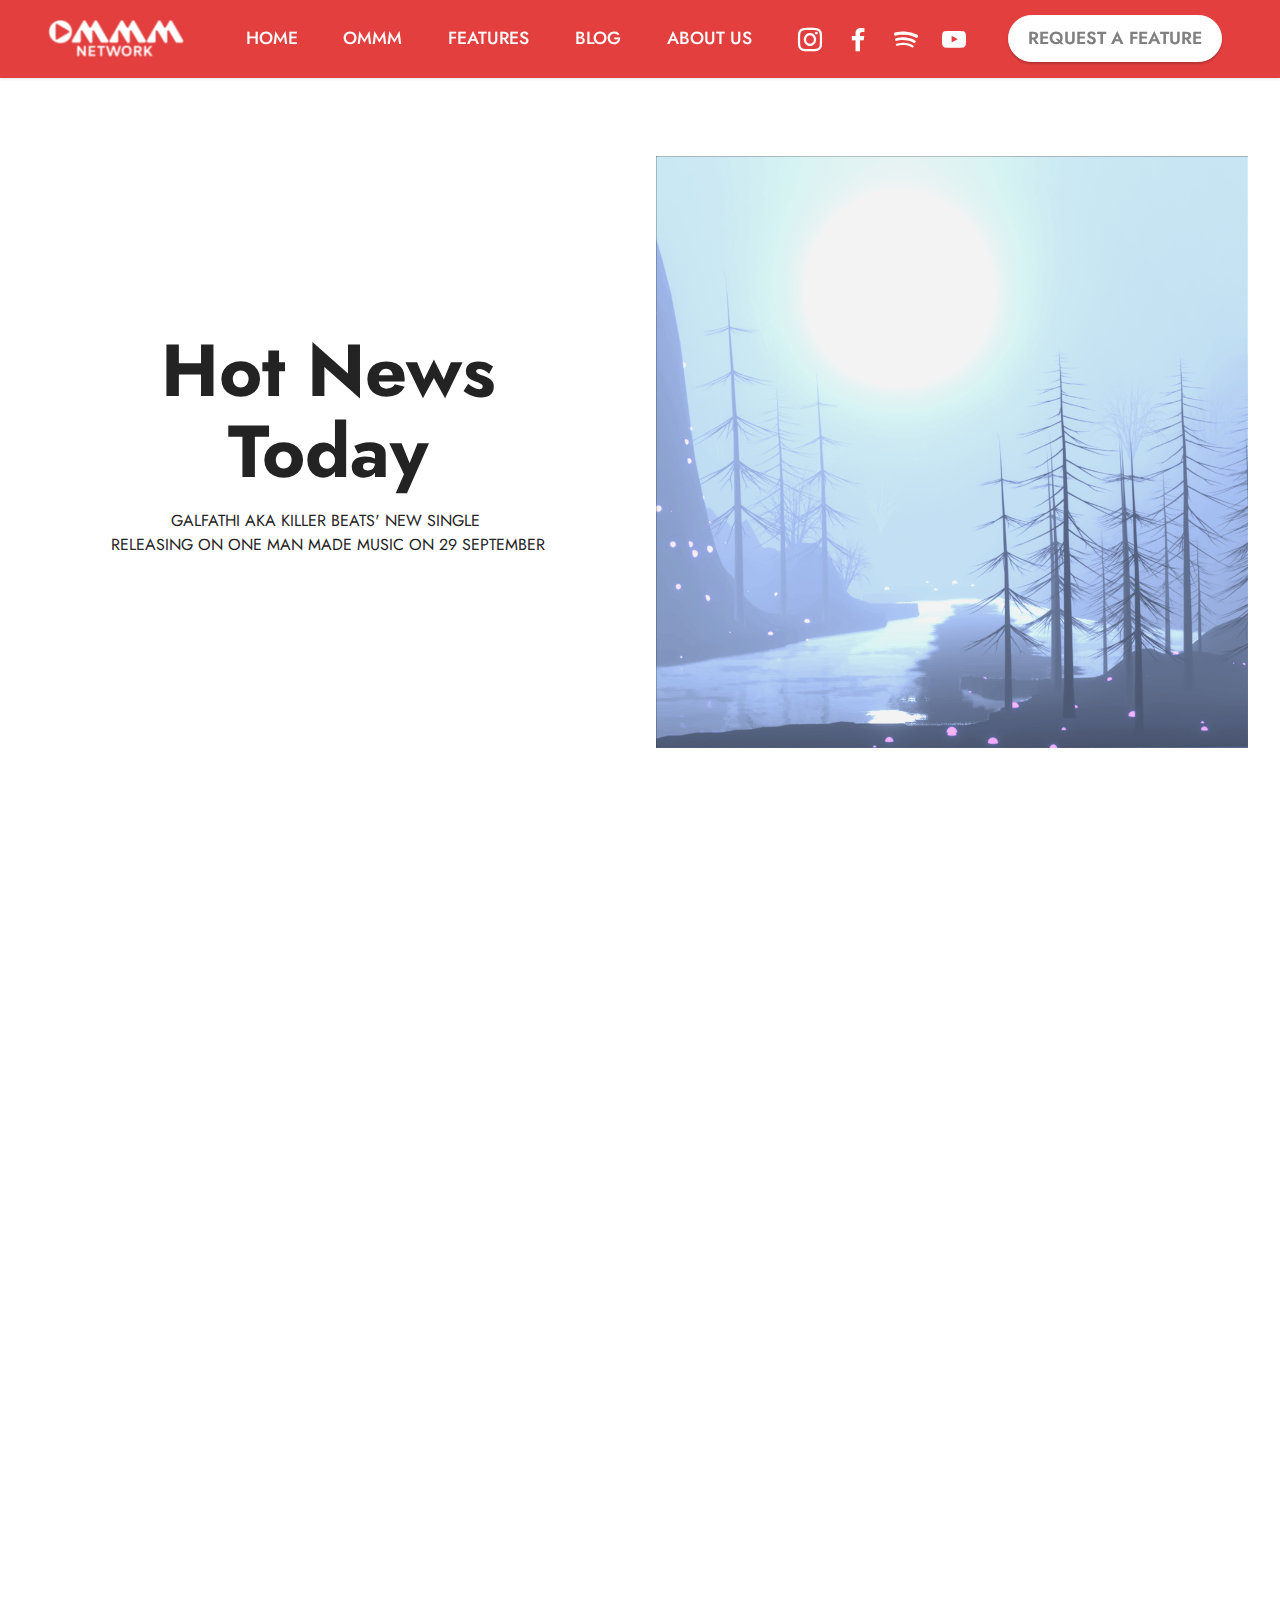
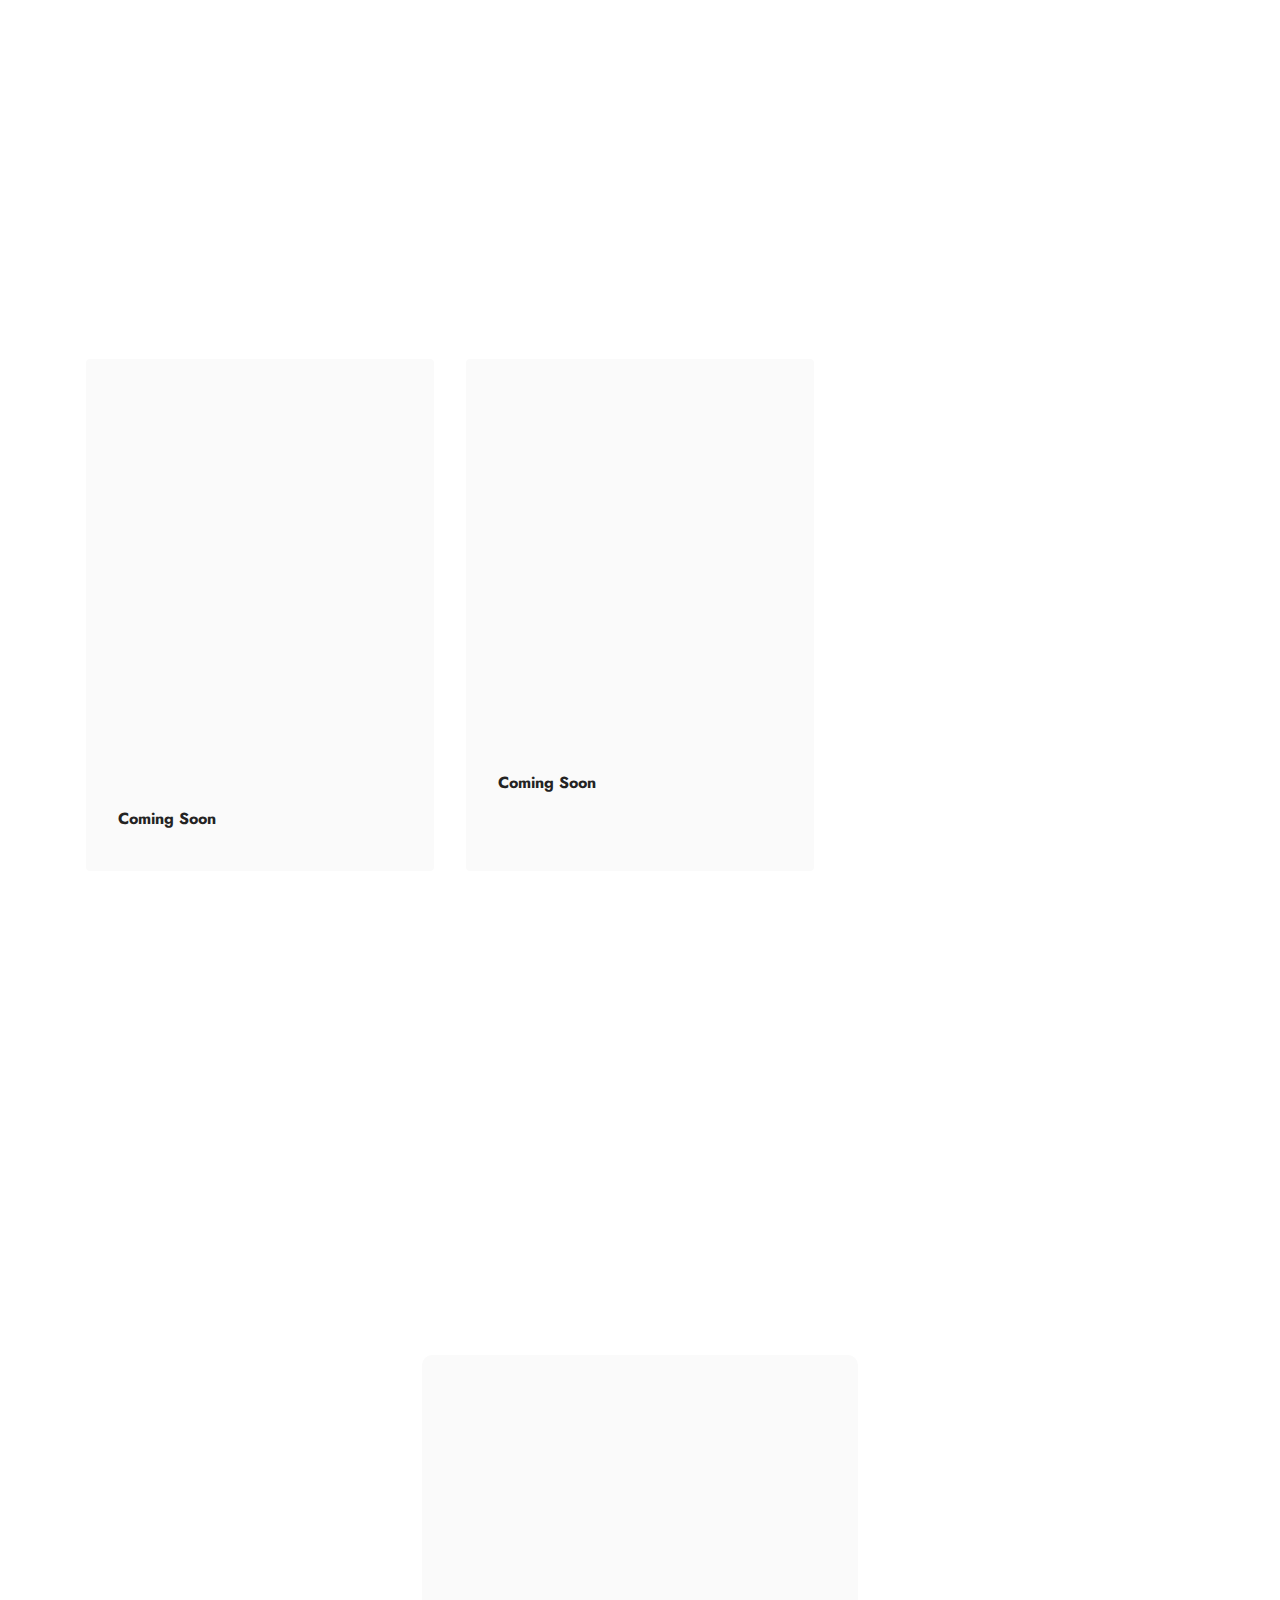
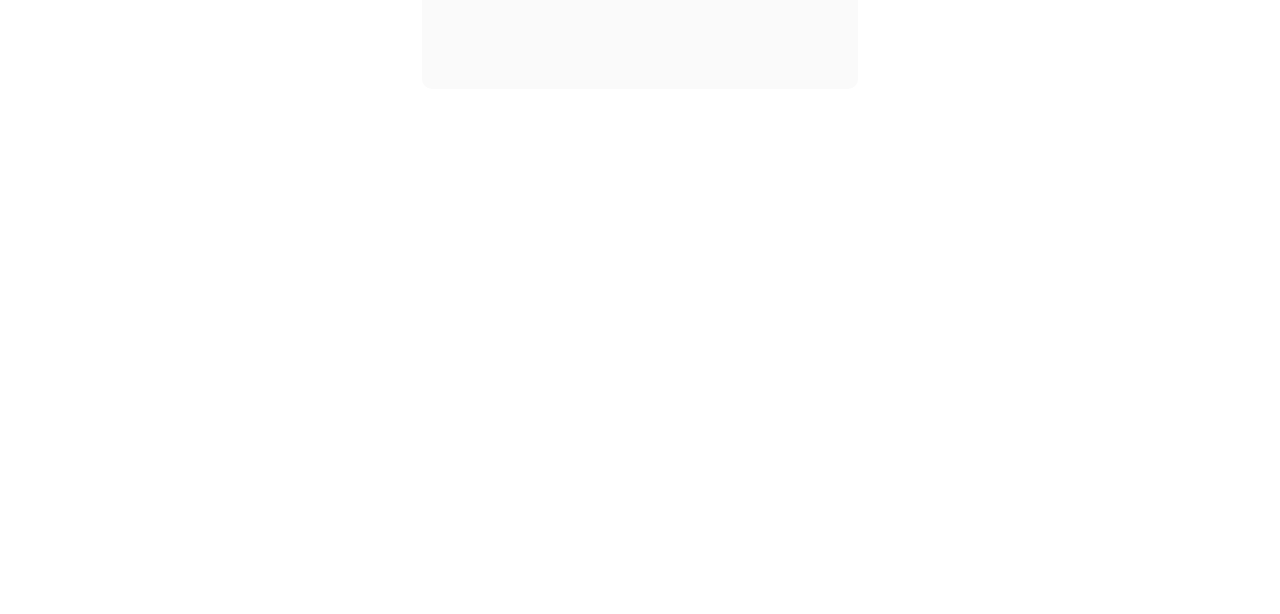
==== commit eaebc5b3: "sept 1 2nd" ====
--- a/index.html
+++ b/index.html
@@ -78,7 +78,7 @@
     </nav>
 </section>
 
-<section class="engine"><a href="https://mobirise.info/o">free portfolio site templates</a></section><section class="header11 cid-s8QrBESnQ5" id="header11-1r">
+<section class="engine"><a href="https://mobirise.info/x">free css templates</a></section><section class="header11 cid-s8QrBESnQ5" id="header11-1r">
 
     
 
@@ -100,89 +100,6 @@
     </div>
 </section>
 
-<section class="slider2 cid-s8KmTlLEY9" id="slider2-1b">
-    
-
-    
-    <div class="container-fluid">
-        <div class="row justify-content-center">
-            <div class="col-12 col-md-10 col-lg-12">
-                <div class="carousel slide carousel-fade" id="s9l30WOOkw" data-ride="carousel" data-interval="3000">
-                    
-                    <ol class="carousel-indicators">
-                        <li data-slide-to="0" class="active" data-target="#s9l30WOOkw"></li>
-                        <li data-slide-to="1" data-target="#s9l30WOOkw"></li>
-                        <li data-slide-to="2" data-target="#s9l30WOOkw"></li><li data-slide-to="3" data-target="#s9l30WOOkw"></li><li data-slide-to="4" data-target="#s9l30WOOkw"></li><li data-slide-to="5" data-target="#s9l30WOOkw"></li>
-                    </ol>
-                    <div class="carousel-inner">
-                        <div class="carousel-item slider-image item">
-                            <div class="item-wrapper">
-                                
-                                <div class="carousel-caption d-none d-md-block">
-                                    <h5 class="mbr-section-subtitle mbr-fonts-style display-5"><a href="https://songwhip.com/cursed-sall/pressure" class="text-primary" target="_blank"><strong>CURSED SALL</strong></a></h5>
-                                    <p class="mbr-section-text mbr-fonts-style display-7">LATEST RELEASE FROM YOUR FAVOURITE ARTIST</p>
-                                </div>
-                            <a href="https://songwhip.com/cursed-sall/pressure" target="true"></a><a href="https://songwhip.com/cursed-sall/pressure" target="true"></a><a href="https://songwhip.com/trueno-regler/rag333"><img class="d-block w-100" src="assets/images/max-mayorov-500-x-248-363x180.png" data-slide-to="0"></a></div>
-                        </div><div class="carousel-item slider-image item">
-                            <div class="item-wrapper">
-                                
-                                <div class="carousel-caption d-none d-md-block">
-                                    <h5 class="mbr-section-subtitle mbr-fonts-style display-5"><a href="https://songwhip.com/memphis/matrix" class="text-primary" target="_blank"><strong>MEMPHIS</strong></a></h5>
-                                    <p class="mbr-section-text mbr-fonts-style display-7">
-                                        LATEST RELEASE FROM YOUR FAVOURITE ARTIST</p>
-                                </div>
-                            <a href="https://songwhip.com/memphis/matrix" target="true"></a><a href="https://songwhip.com/memphis/matrix" target="true"></a><a href="https://songwhip.com/memphis/matrix"></a><a href="https://songwhip.com/memphis/matrix"><img class="d-block w-100" src="assets/images/screenshot-20200826-121023-212x212.jpg" data-slide-to="1"></a></div>
-                        </div><div class="carousel-item slider-image item active">
-                            <div class="item-wrapper">
-                                
-                                <div class="carousel-caption d-none d-md-block">
-                                    <h5 class="mbr-section-subtitle mbr-fonts-style display-5"><a href="https://songwhip.com/cursed-sall/pressure" class="text-primary" target="_blank"><strong>CURSED SALL</strong></a></h5>
-                                    <p class="mbr-section-text mbr-fonts-style display-7">LATEST RELEASE FROM YOUR FAVOURITE ARTIST</p>
-                                </div>
-                            <a href="https://songwhip.com/cursed-sall/pressure" target="true"></a><a href="https://songwhip.com/cursed-sall/pressure" target="true"></a><a href="https://songwhip.com/trueno-regler/rag333"><img class="d-block w-100" src="assets/images/screenshot-20200826-105021-460x459.jpeg" data-slide-to="1"></a></div>
-                        </div><div class="carousel-item slider-image item active">
-                            <div class="item-wrapper">
-                                
-                                <div class="carousel-caption d-none d-md-block">
-                                    <h5 class="mbr-section-subtitle mbr-fonts-style display-5"><a href="https://songwhip.com/22voidbeats/my-heart" class="text-primary" target="_blank"><strong>22 VOID BEATS</strong></a></h5>
-                                    <p class="mbr-section-text mbr-fonts-style display-7">
-                                        LATEST RELEASE FROM YOUR FAVOURITE ARTIST</p>
-                                </div>
-                            <a href="https://songwhip.com/22voidbeats/my-heart" target="true"></a><a href="https://songwhip.com/22voidbeats/my-heart"><img class="d-block w-100" src="assets/images/screenshot-20200826-104855-720x719.jpeg" data-slide-to="2"></a></div>
-                        </div><div class="carousel-item slider-image item">
-                            <div class="item-wrapper">
-                                
-                                <div class="carousel-caption d-none d-md-block">
-                                    <h5 class="mbr-section-subtitle mbr-fonts-style display-5"><a href="https://songwhip.com/jvckin/i-flow" class="text-primary" target="_blank"><strong>JVCKIN</strong></a></h5>
-                                    <p class="mbr-section-text mbr-fonts-style display-7">LATEST RELEASE FROM YOUR FAVOURITE ARTIST</p>
-                                </div>
-                            <a href="https://songwhip.com/grkas/watch-me" target="false"></a><a href="https://songwhip.com/jvckin/i-flow"><img class="d-block w-100" src="assets/images/screenshot-20200827-164618-720x718.jpg" data-slide-to="3"></a></div>
-                        </div><div class="carousel-item slider-image item">
-                            <div class="item-wrapper">
-                                
-                                <div class="carousel-caption d-none d-md-block">
-                                    <h5 class="mbr-section-subtitle mbr-fonts-style display-5"><a href="https://songwhip.com/cursed-sall/pressure" class="text-primary" target="_blank"><strong>CURSED SALL</strong></a></h5>
-                                    <p class="mbr-section-text mbr-fonts-style display-7">LATEST RELEASE FROM YOUR FAVOURITE ARTIST</p>
-                                </div>
-                            <a href="https://songwhip.com/cursed-sall/pressure" target="true"></a><a href="https://songwhip.com/cursed-sall/pressure" target="true"></a><a href="https://songwhip.com/trueno-regler/rag333"><img class="d-block w-100" src="assets/images/screenshot-20200826-104753-575x574.jpeg" data-slide-to="4"></a></div>
-                        </div>
-                        
-                        
-                    </div>
-                    <a class="carousel-control carousel-control-prev" role="button" data-slide="prev" href="#s9l30WOOkw">
-                        <span class="mobi-mbri mobi-mbri-arrow-prev" aria-hidden="true"></span>
-                        <span class="sr-only">Previous</span>
-                    </a>
-                    <a class="carousel-control carousel-control-next" role="button" data-slide="next" href="#s9l30WOOkw">
-                        <span class="mobi-mbri mobi-mbri-arrow-next" aria-hidden="true"></span>
-                        <span class="sr-only">Next</span>
-                    </a>
-                </div>
-            </div>
-        </div>
-    </div>
-</section>
-
 <section class="content2 cid-s8HDesMyCN" id="content2-17">
     
     
@@ -326,7 +243,7 @@
         </div>
         <div class="row justify-content-center mt-4">
             <div class="col-lg-8 mx-auto mbr-form" data-form-type="formoid">
-                <form action="https://mobirise.eu/" method="POST" class="mbr-form form-with-styler mx-auto" data-form-title="Form Name"><input type="hidden" name="email" data-form-email="true" value="gQR/NVUiOYXuv+NBtx8PQn+XmGArdxBke1vSKxaG/FHJCrNwxYtQMiYrpJN3SaSGTGOaWq/oXd9XimfTZHShVou9nkFIcGOQLrQ9akAg5TlkQF2jcWEKNNIsH+Szaf6x">
+                <form action="https://mobirise.eu/" method="POST" class="mbr-form form-with-styler mx-auto" data-form-title="Form Name"><input type="hidden" name="email" data-form-email="true" value="I+OWS74M+enrMhHnB8/z0KhJZOgD/0B0ozXhWkk7J7mdUPDl4CzjndZDXz2/BENtV36Buz4wUNw8HgQArVwOSnJ5QLXPxc4PPscLfJ25beNr+a4QaI4CdFACoiNEQJM9">
                     <p class="mbr-text mbr-fonts-style align-center mb-4 display-7">
                         One of our team will be in contact with you shortly.
                     </p>
@@ -361,7 +278,7 @@
     <div class="align-center container">
         <div class="row justify-content-center">
             <div class="col-lg-8 mx-auto mbr-form" data-form-type="formoid">
-                <form action="https://mobirise.eu/" method="POST" class="mbr-form form-with-styler" data-form-title="Form Name"><input type="hidden" name="email" data-form-email="true" value="2sjsWGk1Kzmn5fOTpNoU53z15rFUwdwEwKXLoewHH27USXtk/rHcF+PepWrtMqI/ktiz0Z4tVGvZcSpeXzXxHyZa+lToTU9+tvKPAUL+zIWVNNIviT7PUC/jRh//BWBl">
+                <form action="https://mobirise.eu/" method="POST" class="mbr-form form-with-styler" data-form-title="Form Name"><input type="hidden" name="email" data-form-email="true" value="BTzd3XCCzaJy6xly9ReMq/3lzUPm5A5e+zedvn+vy4j13DqW9JdHpgiOHVbaGP4lut1yO48hh18Pd3jj/P7rxsCd5PdeW/urg03eJip49Zlfrd4TnDmn3G/4GaMK6IAg">
                     <div class="">
                         <div hidden="hidden" data-form-alert="" class="alert alert-success col-12">Thanks For Subscribing Our Newsletter.
 Don't Worry We Don't Spam</div>
--- a/assets/mobirise/css/mbr-additional.css
+++ b/assets/mobirise/css/mbr-additional.css
@@ -1125,142 +1125,6 @@
     padding: 0 2rem;
   }
 }
-.cid-s8KmTlLEY9 {
-  padding-top: 2rem;
-  padding-bottom: 2rem;
-  background-color: #ffffff;
-}
-.cid-s8KmTlLEY9 .mbr-overlay {
-  z-index: 1;
-}
-@media (min-width: 992px) {
-  .cid-s8KmTlLEY9 .carousel {
-    min-height: 500px;
-  }
-  .cid-s8KmTlLEY9 .carousel img {
-    max-height: 500px;
-    object-fit: contain;
-  }
-}
-@media (max-width: 991px) and (min-width: 768px) {
-  .cid-s8KmTlLEY9 .carousel {
-    min-height: 325px;
-  }
-  .cid-s8KmTlLEY9 .carousel img {
-    max-height: 325px;
-    object-fit: contain;
-  }
-}
-@media (max-width: 767px) {
-  .cid-s8KmTlLEY9 .carousel {
-    min-height: 275px;
-  }
-  .cid-s8KmTlLEY9 .carousel img {
-    max-height: 275px;
-    object-fit: contain;
-  }
-  .cid-s8KmTlLEY9 .container .carousel-control {
-    margin-bottom: 0;
-  }
-  .cid-s8KmTlLEY9 .content-slider-wrap {
-    width: 100% !important;
-  }
-}
-.cid-s8KmTlLEY9 .carousel,
-.cid-s8KmTlLEY9 .carousel-inner {
-  display: flex;
-  align-items: center;
-}
-.cid-s8KmTlLEY9 .item-wrapper {
-  width: 100%;
-}
-.cid-s8KmTlLEY9 .carousel-caption {
-  bottom: 40px;
-}
-.cid-s8KmTlLEY9 .carousel-control:hover {
-  background: #1b1b1b;
-  color: #fff;
-  opacity: 1;
-}
-.cid-s8KmTlLEY9 .mobi-mbri-arrow-next {
-  margin-left: 5px;
-}
-.cid-s8KmTlLEY9 .mobi-mbri-arrow-prev {
-  margin-right: 5px;
-}
-.cid-s8KmTlLEY9 .container .carousel-indicators {
-  margin-bottom: 3px;
-}
-.cid-s8KmTlLEY9 .carousel-control {
-  top: 50%;
-  width: 60px;
-  height: 60px;
-  margin-top: -1.5rem;
-  font-size: 22px;
-  background-color: rgba(0, 0, 0, 0.5);
-  border: 2px solid #fff;
-  border-radius: 50%;
-  transition: all 0.3s;
-}
-.cid-s8KmTlLEY9 .carousel-control.carousel-control-prev {
-  left: 0;
-  margin-left: 2.5rem;
-}
-.cid-s8KmTlLEY9 .carousel-control.carousel-control-next {
-  right: 0;
-  margin-right: 2.5rem;
-}
-@media (max-width: 767px) {
-  .cid-s8KmTlLEY9 .carousel-control {
-    top: auto;
-    bottom: 1rem;
-  }
-}
-.cid-s8KmTlLEY9 .carousel-indicators {
-  position: absolute;
-  bottom: 0;
-  margin-bottom: 1.5rem !important;
-}
-.cid-s8KmTlLEY9 .carousel-indicators li {
-  max-width: 15px;
-  height: 15px;
-  width: 15px;
-  max-height: 15px;
-  margin: 3px;
-  background-color: rgba(0, 0, 0, 0.5);
-  border: 2px solid #fff;
-  border-radius: 50%;
-  opacity: 0.5;
-  transition: all 0.3s;
-}
-.cid-s8KmTlLEY9 .carousel-indicators li.active,
-.cid-s8KmTlLEY9 .carousel-indicators li:hover {
-  opacity: 0.9;
-}
-.cid-s8KmTlLEY9 .carousel-indicators li::after,
-.cid-s8KmTlLEY9 .carousel-indicators li::before {
-  content: none;
-}
-.cid-s8KmTlLEY9 .carousel-indicators.ie-fix {
-  left: 50%;
-  display: block;
-  width: 60%;
-  margin-left: -30%;
-  text-align: center;
-}
-@media (max-width: 768px) {
-  .cid-s8KmTlLEY9 .carousel-indicators {
-    display: none !important;
-  }
-}
-.cid-s8KmTlLEY9 H5 {
-  text-align: center;
-  color: #ffffff;
-}
-.cid-s8KmTlLEY9 P {
-  color: #ffffff;
-  text-align: center;
-}
 .cid-s8HDesMyCN {
   padding-top: 6rem;
   padding-bottom: 6rem;
--- a/assets/mobirise/css/mbr-additional.css
+++ b/assets/mobirise/css/mbr-additional.css
@@ -1125,142 +1125,6 @@
     padding: 0 2rem;
   }
 }
-.cid-s8KmTlLEY9 {
-  padding-top: 2rem;
-  padding-bottom: 2rem;
-  background-color: #ffffff;
-}
-.cid-s8KmTlLEY9 .mbr-overlay {
-  z-index: 1;
-}
-@media (min-width: 992px) {
-  .cid-s8KmTlLEY9 .carousel {
-    min-height: 500px;
-  }
-  .cid-s8KmTlLEY9 .carousel img {
-    max-height: 500px;
-    object-fit: contain;
-  }
-}
-@media (max-width: 991px) and (min-width: 768px) {
-  .cid-s8KmTlLEY9 .carousel {
-    min-height: 325px;
-  }
-  .cid-s8KmTlLEY9 .carousel img {
-    max-height: 325px;
-    object-fit: contain;
-  }
-}
-@media (max-width: 767px) {
-  .cid-s8KmTlLEY9 .carousel {
-    min-height: 275px;
-  }
-  .cid-s8KmTlLEY9 .carousel img {
-    max-height: 275px;
-    object-fit: contain;
-  }
-  .cid-s8KmTlLEY9 .container .carousel-control {
-    margin-bottom: 0;
-  }
-  .cid-s8KmTlLEY9 .content-slider-wrap {
-    width: 100% !important;
-  }
-}
-.cid-s8KmTlLEY9 .carousel,
-.cid-s8KmTlLEY9 .carousel-inner {
-  display: flex;
-  align-items: center;
-}
-.cid-s8KmTlLEY9 .item-wrapper {
-  width: 100%;
-}
-.cid-s8KmTlLEY9 .carousel-caption {
-  bottom: 40px;
-}
-.cid-s8KmTlLEY9 .carousel-control:hover {
-  background: #1b1b1b;
-  color: #fff;
-  opacity: 1;
-}
-.cid-s8KmTlLEY9 .mobi-mbri-arrow-next {
-  margin-left: 5px;
-}
-.cid-s8KmTlLEY9 .mobi-mbri-arrow-prev {
-  margin-right: 5px;
-}
-.cid-s8KmTlLEY9 .container .carousel-indicators {
-  margin-bottom: 3px;
-}
-.cid-s8KmTlLEY9 .carousel-control {
-  top: 50%;
-  width: 60px;
-  height: 60px;
-  margin-top: -1.5rem;
-  font-size: 22px;
-  background-color: rgba(0, 0, 0, 0.5);
-  border: 2px solid #fff;
-  border-radius: 50%;
-  transition: all 0.3s;
-}
-.cid-s8KmTlLEY9 .carousel-control.carousel-control-prev {
-  left: 0;
-  margin-left: 2.5rem;
-}
-.cid-s8KmTlLEY9 .carousel-control.carousel-control-next {
-  right: 0;
-  margin-right: 2.5rem;
-}
-@media (max-width: 767px) {
-  .cid-s8KmTlLEY9 .carousel-control {
-    top: auto;
-    bottom: 1rem;
-  }
-}
-.cid-s8KmTlLEY9 .carousel-indicators {
-  position: absolute;
-  bottom: 0;
-  margin-bottom: 1.5rem !important;
-}
-.cid-s8KmTlLEY9 .carousel-indicators li {
-  max-width: 15px;
-  height: 15px;
-  width: 15px;
-  max-height: 15px;
-  margin: 3px;
-  background-color: rgba(0, 0, 0, 0.5);
-  border: 2px solid #fff;
-  border-radius: 50%;
-  opacity: 0.5;
-  transition: all 0.3s;
-}
-.cid-s8KmTlLEY9 .carousel-indicators li.active,
-.cid-s8KmTlLEY9 .carousel-indicators li:hover {
-  opacity: 0.9;
-}
-.cid-s8KmTlLEY9 .carousel-indicators li::after,
-.cid-s8KmTlLEY9 .carousel-indicators li::before {
-  content: none;
-}
-.cid-s8KmTlLEY9 .carousel-indicators.ie-fix {
-  left: 50%;
-  display: block;
-  width: 60%;
-  margin-left: -30%;
-  text-align: center;
-}
-@media (max-width: 768px) {
-  .cid-s8KmTlLEY9 .carousel-indicators {
-    display: none !important;
-  }
-}
-.cid-s8KmTlLEY9 H5 {
-  text-align: center;
-  color: #ffffff;
-}
-.cid-s8KmTlLEY9 P {
-  color: #ffffff;
-  text-align: center;
-}
 .cid-s8HDesMyCN {
   padding-top: 6rem;
   padding-bottom: 6rem;
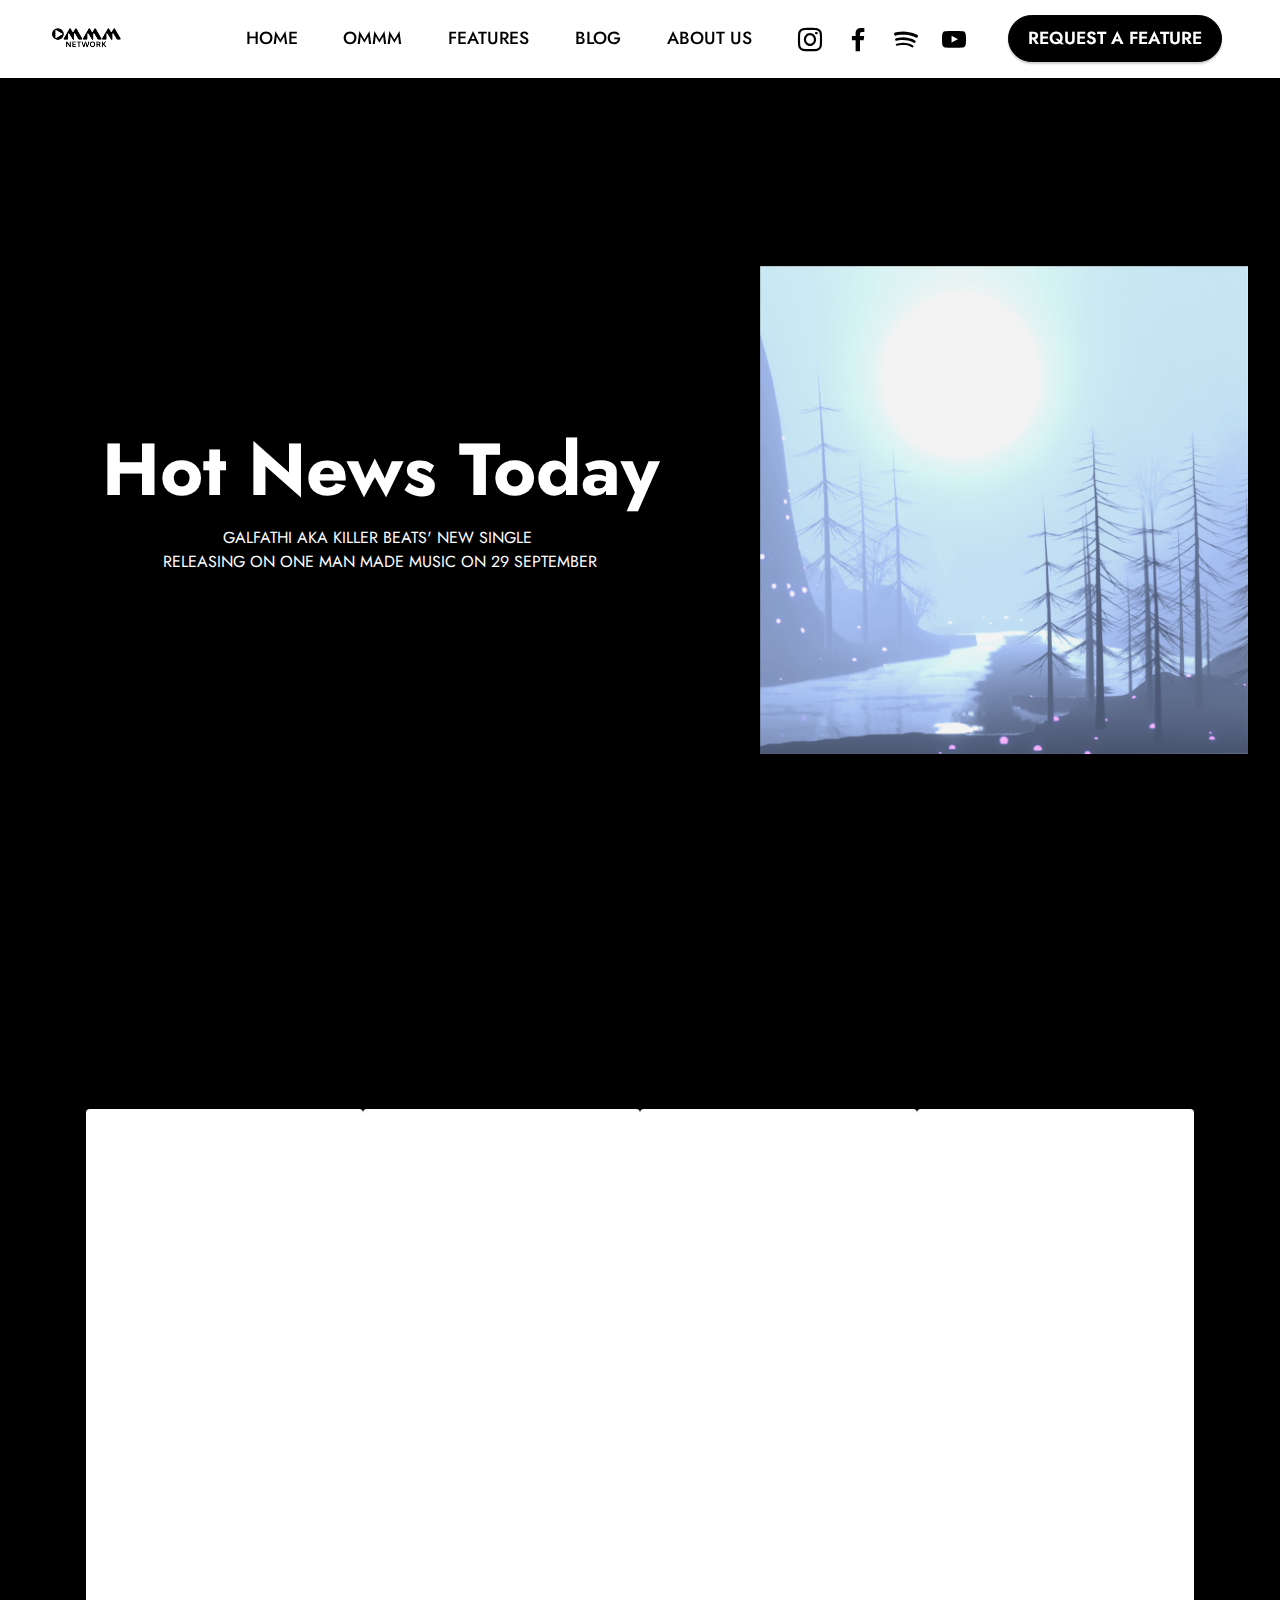
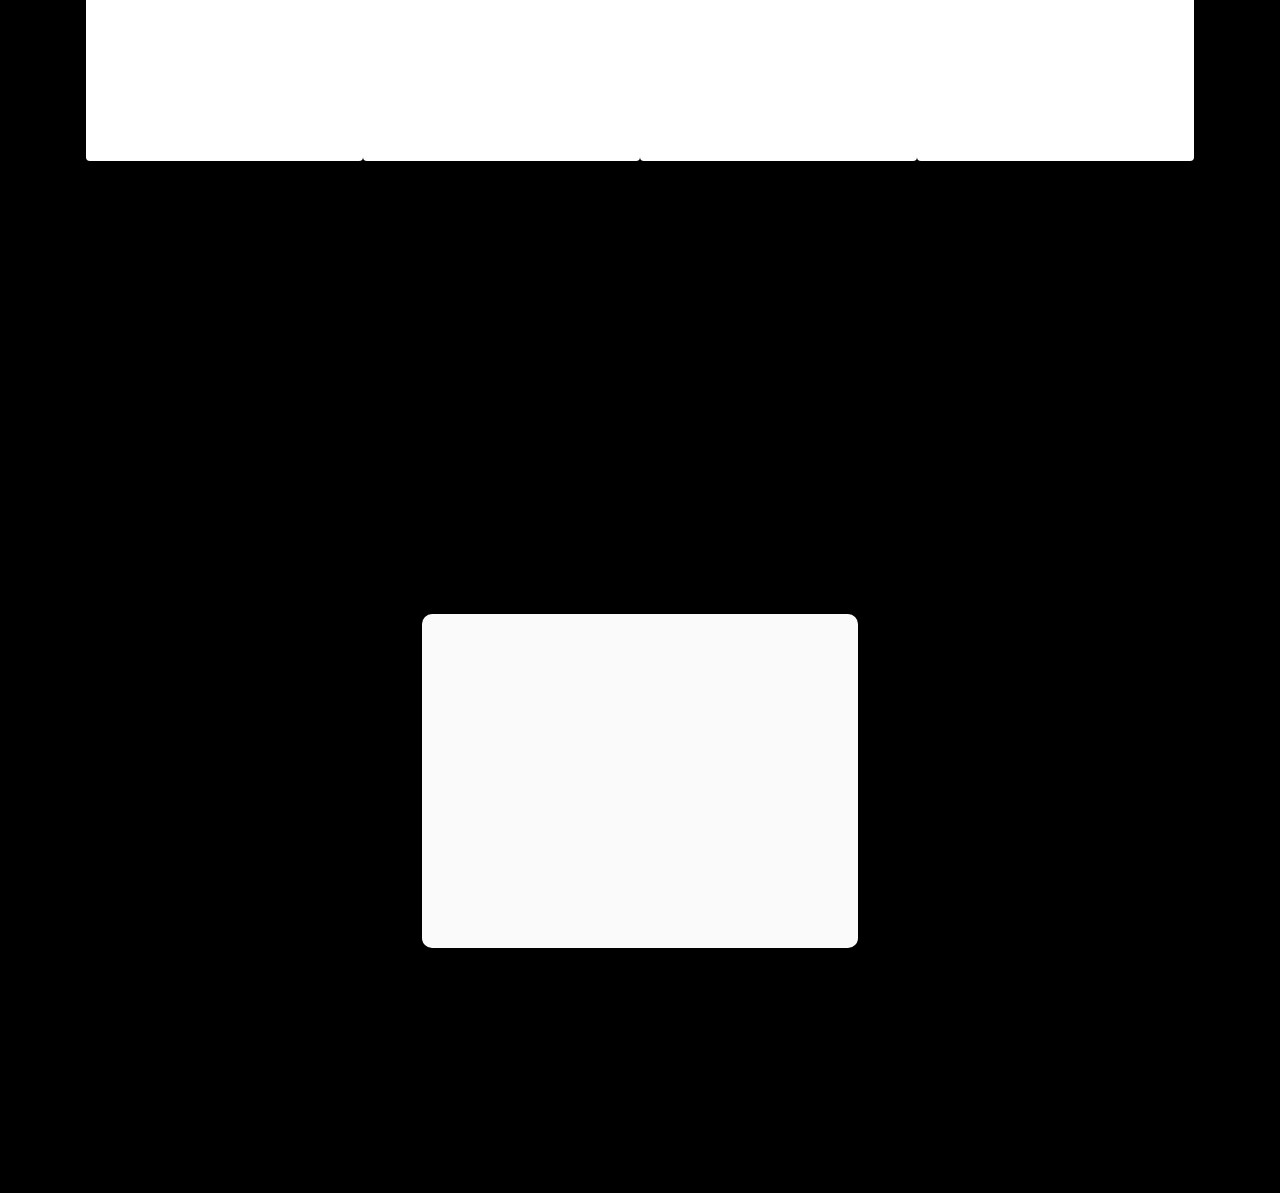
==== commit a5a9c6b7: "4 sept" ====
--- a/index.html
+++ b/index.html
@@ -8,14 +8,13 @@
   <meta name="twitter:card" content="summary_large_image"/>
   <meta name="twitter:image:src" content="assets/images/index-meta.png">
   <meta property="og:image" content="assets/images/index-meta.png">
-  <meta name="twitter:title" content="Home">
+  <meta name="twitter:title" content="OMMM Network">
   <meta name="viewport" content="width=device-width, initial-scale=1, minimum-scale=1">
-  <link rel="shortcut icon" href="assets/images/nerwork-logo-153x153.png" type="image/x-icon">
+  <link rel="shortcut icon" href="assets/images/ommm-network-123-153x153.png" type="image/x-icon">
   <meta name="description" content="">
   
   
-  <title>Home</title>
-  <link rel="stylesheet" href="assets/web/assets/mobirise-icons2/mobirise2.css">
+  <title>OMMM Network</title>
   <link rel="stylesheet" href="assets/tether/tether.min.css">
   <link rel="stylesheet" href="assets/bootstrap/css/bootstrap.min.css">
   <link rel="stylesheet" href="assets/bootstrap/css/bootstrap-grid.min.css">
@@ -42,8 +41,8 @@
         <div class="container-fluid">
             <div class="navbar-brand">
                 <span class="navbar-logo">
-                    <a href="https://mobiri.se">
-                        <img src="assets/images/nerwork-logo-153x153.png" alt="OMMM Network" style="height: 4.8rem;">
+                    <a href="index.html">
+                        <img src="assets/images/ommm-network-123-153x153.png" alt="OMMM Network" style="height: 4.8rem;">
                     </a>
                 </span>
                 
@@ -57,7 +56,7 @@
                 </div>
             </button>
             <div class="collapse navbar-collapse" id="navbarSupportedContent">
-                <ul class="navbar-nav nav-dropdown" data-app-modern-menu="true"><li class="nav-item"><a class="nav-link link text-white text-primary display-4" href="index.html">HOME</a></li><li class="nav-item"><a class="nav-link link text-white text-primary display-4" href="OMMM.html">OMMM</a></li><li class="nav-item"><a class="nav-link link text-white text-primary display-4" href="Features.html">FEATURES</a></li><li class="nav-item"><a class="nav-link link text-white text-primary display-4" href="Blog.html">BLOG</a></li><li class="nav-item"><a class="nav-link link text-white text-primary display-4" href="About Us.html">ABOUT US</a></li></ul>
+                <ul class="navbar-nav nav-dropdown" data-app-modern-menu="true"><li class="nav-item"><a class="nav-link link text-primary display-4" href="index.html">HOME</a></li><li class="nav-item"><a class="nav-link link text-primary display-4" href="OMMM.html">OMMM</a></li><li class="nav-item"><a class="nav-link link text-primary display-4" href="Features.html">FEATURES</a></li><li class="nav-item"><a class="nav-link link text-primary display-4" href="Blog.html">BLOG</a></li><li class="nav-item"><a class="nav-link link text-primary display-4" href="About Us.html">ABOUT US</a></li></ul>
                 <div class="icons-menu">
                     <a class="iconfont-wrapper" href="https://www.instagram.com/network_ommm/" target="_blank">
                         <span class="p-2 mbr-iconfont socicon-instagram socicon"></span>
@@ -78,7 +77,7 @@
     </nav>
 </section>
 
-<section class="engine"><a href="https://mobirise.info/x">free css templates</a></section><section class="header11 cid-s8QrBESnQ5" id="header11-1r">
+<section class="engine"><a href="https://mobirise.info/w">html5 templates</a></section><section class="header11 cid-s8QrBESnQ5 mbr-fullscreen" id="header11-1r">
 
     
 
@@ -86,7 +85,7 @@
 
     <div class="container-fluid">
         <div class="row justify-content-center">
-            <div class="col-12 col-md-6 image-wrapper">
+            <div class="col-12 col-md-5 image-wrapper">
                 <img class="w-100" src="assets/images/20200901-125527-0001-990-x-990-990x990.png" alt="KILLER BEATS">
             </div>
             <div class="col-12 col-md">
@@ -112,45 +111,45 @@
             <div class="item features-image сol-12 col-md-6 col-lg-3">
                 <div class="item-wrapper">
                     <div class="item-img">
-                        <a href="https://songwhip.com/gprbeat/mafia" target="_blank"><img src="assets/images/screenshot-20200901-140507-506x510.jpg" alt="" title="" data-slide-to="0"></a>
+                        <a href="https://songwhip.com/ikran/blood" target="_blank"><img src="assets/images/screenshot-20200904-100509-506x505.jpg" alt="" title="" data-slide-to="0"></a>
                     </div>
                     <div class="item-content">
-                        <h5 class="item-title mbr-fonts-style display-5">22 Void Beats And G.P.R Beat Team For 'MAFIA' Released By Beast Trap Records</h5>
-                        
-                        
-                    </div>
-                    <div class="mbr-section-btn item-footer mt-2"><a href="https://songwhip.com/gprbeat/mafia" class="btn btn-primary item-btn display-7" target="_blank">Stream It Now</a></div>
+                        <h5 class="item-title mbr-fonts-style display-5">Beast Trap Records New Release,<br>'Blood' New Music By ikran is Available Everywhere</h5>
+                        
+                        
+                    </div>
+                    <div class="mbr-section-btn item-footer mt-2"><a href="https://songwhip.com/ikran/blood" class="btn item-btn btn-primary display-7" target="_blank">Stream It Now</a></div>
                 </div>
             </div><div class="item features-image сol-12 col-md-6 col-lg-3">
                 <div class="item-wrapper">
                     <div class="item-img">
-                        <a href="https://monsterwolfmusic.fanlink.to/klevi-get-back" target="_blank"><img src="assets/images/20200815-120128-00001-990-x-990-990x990.png" alt="" title="" data-slide-to="1"></a>
+                        <a href="https://songwhip.com/zaynii/black-hole" target="_blank"><img src="assets/images/black-hole1-750-x-750-506x506.png" alt="" title="" data-slide-to="1"></a>
                     </div>
                     <div class="item-content">
-                        <h5 class="item-title mbr-fonts-style display-5">Max Mayorov Agian Joined One Man Made Music For Releasing His New Single 'Gladiators'</h5>
-                        
-                        
-                    </div>
-                    <div class="mbr-section-btn item-footer mt-2"><a href="https://tinyurl.com/GladiatorsFanlink" class="btn item-btn btn-primary display-7" target="_blank">Stream It Now</a></div>
+                        <h5 class="item-title mbr-fonts-style display-5">ZAYNII Is Back To One Man Made Music With A Hardstyle 'Blackhole'</h5>
+                        
+                        
+                    </div>
+                    <div class="mbr-section-btn item-footer mt-2"><a href="https://songwhip.com/zaynii/black-hole" class="btn btn-primary item-btn display-7" target="_blank">Stream It Now</a></div>
                 </div>
             </div><div class="item features-image сol-12 col-md-6 col-lg-3">
                 <div class="item-wrapper">
                     <div class="item-img">
-                        <a href="https://songwhip.com/boface/tell-me-where" target="_blank"><img src="assets/images/screenshot-20200901-140443-506x504.jpg" alt="" title="" data-slide-to="2"></a>
+                        <a href="https://songwhip.com/jayanthak/play" target="_blank"><img src="assets/images/screenshot-20200903-175807-506x501.jpg" alt="" title="" data-slide-to="2"></a>
                     </div>
                     <div class="item-content">
-                        <h5 class="item-title mbr-fonts-style display-5">Debut Alert! Boface Releases His Latest Single 'Tell Me Where' Featuring Marina Lin On UXN Records</h5>
-                        
-                        
-                    </div>
-                    <div class="mbr-section-btn item-footer mt-2"><a href="https://songwhip.com/boface/tell-me-where" class="btn item-btn btn-primary display-7" target="_blank">Stream It Now</a></div>
+                        <h5 class="item-title mbr-fonts-style display-5">Jaynath AK Drops His New Single 'Play' On Monsterwolf Music<br>Listen To This Huge Banger Now</h5>
+                        
+                        
+                    </div>
+                    <div class="mbr-section-btn item-footer mt-2"><a href="https://songwhip.com/jayanthak/play" class="btn item-btn btn-primary display-7" target="_blank">Stream It Now</a></div>
                 </div>
             </div>
             
             <div class="item features-image сol-12 col-md-6 col-lg-3">
                 <div class="item-wrapper">
                     <div class="item-img">
-                        <img src="assets/images/more-696x696.png" alt="" title="">
+                        <a href="Features.html"><img src="assets/images/more-696x696.png" alt="" title=""></a>
                     </div>
                     <div class="item-content">
                         <h5 class="item-title mbr-fonts-style display-5">Explore More Features</h5>
@@ -160,47 +159,6 @@
                     <div class="mbr-section-btn item-footer mt-2"><a href="Features.html" class="btn btn-primary item-btn display-7" target="_blank">&nbsp;Explore More&nbsp;</a></div>
                 </div>
             </div>
-
-        </div>
-    </div>
-</section>
-
-<section class="content2 cid-s8KeScxKEw" id="content2-1a">
-    
-    
-    <div class="container">
-        <div class="mbr-section-head">
-            <h4 class="mbr-section-title mbr-fonts-style align-center mb-0 display-2"><strong>LATEST BLOGS</strong></h4>
-            
-        </div>
-        <div class="row mt-4">
-            <div class="item features-image сol-12 col-md-6 col-lg-4">
-                <div class="item-wrapper">
-                    <div class="item-img">
-                        <img src="assets/images/comig-soon-696x696.png" alt="" title="">
-                    </div>
-                    <div class="item-content">
-                        <h5 class="item-title mbr-fonts-style display-5">Music Streaming,An Overall Comparison Episode-1</h5>
-                        <h6 class="item-subtitle mbr-fonts-style mt-1 display-7"><strong>Coming Soon</strong></h6>
-                        
-                    </div>
-                    
-                </div>
-            </div><div class="item features-image сol-12 col-md-6 col-lg-4">
-                <div class="item-wrapper">
-                    <div class="item-img">
-                        <img src="assets/images/comig-soon-990x990.png" alt="" title="">
-                    </div>
-                    <div class="item-content">
-                        <h5 class="item-title mbr-fonts-style display-5">Music Distributers,A Total Comparison</h5>
-                        <h6 class="item-subtitle mbr-fonts-style mt-1 display-7"><strong>Coming Soon</strong></h6>
-                        
-                    </div>
-                    
-                </div>
-            </div>
-            
-            
 
         </div>
     </div>
@@ -219,7 +177,7 @@
                 <a href="https://www.youtube.com/channel/UC9gZ90RJA-b6rYUWFcgvH4Q"><img src="assets/images/beast-trap-new-1-240x133.png" alt=""></a>
             </div>
             <div class="col-md-3 card">
-                <a href="https://www.youtube.com/channel/UCdPA5OeMqOGn6EUuAQTGVrQ"><img src="assets/images/ommm-transparent-240x180.png" alt=""></a>
+                <a href="https://www.youtube.com/channel/UCdPA5OeMqOGn6EUuAQTGVrQ"><img src="assets/images/ommm-logo-white-240x240.png" alt=""></a>
             </div>
             <div class="col-md-3 card">
                 <img src="assets/images/monsterwolf-240x180.png" alt="">
@@ -243,7 +201,7 @@
         </div>
         <div class="row justify-content-center mt-4">
             <div class="col-lg-8 mx-auto mbr-form" data-form-type="formoid">
-                <form action="https://mobirise.eu/" method="POST" class="mbr-form form-with-styler mx-auto" data-form-title="Form Name"><input type="hidden" name="email" data-form-email="true" value="I+OWS74M+enrMhHnB8/z0KhJZOgD/0B0ozXhWkk7J7mdUPDl4CzjndZDXz2/BENtV36Buz4wUNw8HgQArVwOSnJ5QLXPxc4PPscLfJ25beNr+a4QaI4CdFACoiNEQJM9">
+                <form action="https://mobirise.eu/" method="POST" class="mbr-form form-with-styler mx-auto" data-form-title="Form Name"><input type="hidden" name="email" data-form-email="true" value="FdbMKaDHV0N1YK1l+x36uzKj32iWG67UR2xT/EsbNGBTSi8vVDkmUFikuGtkymXiDOQgxGLrJEsrbqi6Y7DxPaxPPXnIFjlnkcGcdk3tVN6eGjPrX1nTDpIWp5nyMbHx">
                     <p class="mbr-text mbr-fonts-style align-center mb-4 display-7">
                         One of our team will be in contact with you shortly.
                     </p>
@@ -270,43 +228,7 @@
     </div>
 </section>
 
-<section class="form1 cid-s8S0O7FNya" id="form1-1z">
-
-    
-
-    
-    <div class="align-center container">
-        <div class="row justify-content-center">
-            <div class="col-lg-8 mx-auto mbr-form" data-form-type="formoid">
-                <form action="https://mobirise.eu/" method="POST" class="mbr-form form-with-styler" data-form-title="Form Name"><input type="hidden" name="email" data-form-email="true" value="BTzd3XCCzaJy6xly9ReMq/3lzUPm5A5e+zedvn+vy4j13DqW9JdHpgiOHVbaGP4lut1yO48hh18Pd3jj/P7rxsCd5PdeW/urg03eJip49Zlfrd4TnDmn3G/4GaMK6IAg">
-                    <div class="">
-                        <div hidden="hidden" data-form-alert="" class="alert alert-success col-12">Thanks For Subscribing Our Newsletter.
-Don't Worry We Don't Spam</div>
-                        <div hidden="hidden" data-form-alert-danger="" class="alert alert-danger col-12">Oops...! some
-                            problem!</div>
-                    </div>
-                    <div class="dragArea row">
-                        <div class="col-12">
-                            <h1 class="mbr-section-title mb-4 display-2">
-                                <strong>Get Latest Updates!</strong>
-                            </h1>
-                        </div>
-                        <div class="col-12">
-                            
-                        </div>
-                        
-                        <div class="col-md col-12 form-group" data-for="email">
-                            <input type="email" name="email" placeholder="Email" data-form-field="Email" class="form-control" id="email-form1-1z">
-                        </div>
-                        <div class="mbr-section-btn col-12 col-md-auto"><button type="submit" class="btn btn-primary display-4"><span class="mobi-mbri mobi-mbri-alert mbr-iconfont mbr-iconfont-btn"></span>Subscribe</button></div>
-                    </div>
-                </form>
-            </div>
-        </div>
-    </div>
-</section>
-
-<section class="footer3 cid-s8G9Gz42Me mbr-reveal" once="footers" id="footer3-h">
+<section class="footer3 cid-s9BkU0sqBv" once="footers" id="footer3-26">
 
     
 
@@ -321,7 +243,10 @@
                     
                     
                     
-                <li class="foot-menu-item mbr-fonts-style display-7"><a href="About Us.html" class="text-primary">About Us</a></li><li class="foot-menu-item mbr-fonts-style display-7"><a href="index.html#form7-a" class="text-white text-primary">Contact Us</a></li><li class="foot-menu-item mbr-fonts-style display-7"><a href="Features.html" class="text-white text-primary">Features</a></li><li class="foot-menu-item mbr-fonts-style display-7"><a href="OMMM.html" class="text-white text-primary">OMMM</a></li><li class="foot-menu-item mbr-fonts-style display-7"><a href="Coming Soon.html" class="text-white text-primary">Coming Soon!</a></li></ul>
+                <li class="foot-menu-item mbr-fonts-style display-7">
+                        <a class="text-white text-primary" href="About Us.html" target="_blank">About us</a>
+                    </li><li class="foot-menu-item mbr-fonts-style display-7"><a href="Features.html#top" class="text-white text-primary">Features</a></li><li class="foot-menu-item mbr-fonts-style display-7"><a href="OMMM.html" class="text-white">OMMM</a></li><li class="foot-menu-item mbr-fonts-style display-7">
+                        <a href="Blog.html#form1-1x" class="text-white">Work With Us</a></li></ul>
             </div>
             <div class="row social-row">
                 <div class="social-list align-right pb-2">
@@ -344,21 +269,23 @@
                             <span class="mbr-iconfont mbr-iconfont-social socicon-youtube socicon"></span>
                         </a>
                     </div><div class="soc-item">
+                        <a href="https://open.spotify.com/user/fjm2qy7zt48876r8jll3aeep3?si=eyQm4TtbTs6605yuGG2MLQ" target="_blank">
+                            <span class="mbr-iconfont mbr-iconfont-social socicon-spotify socicon"></span>
+                        </a>
+                    </div><div class="soc-item">
+                        <a href="https://soundcloud.com/ommm-network" target="_blank">
+                            <span class="mbr-iconfont mbr-iconfont-social socicon-soundcloud socicon"></span>
+                        </a>
+                    </div><div class="soc-item">
                         <a href="https://twitter.com/NetworkOmmm" target="_blank">
                             <span class="mbr-iconfont mbr-iconfont-social socicon-twitter socicon"></span>
                         </a>
-                    </div><div class="soc-item">
-                        <a href="https://open.spotify.com/user/fjm2qy7zt48876r8jll3aeep3?si=eyQm4TtbTs6605yuGG2MLQ" target="_blank">
-                            <span class="mbr-iconfont mbr-iconfont-social socicon-spotify socicon"></span>
-                        </a>
-                    </div><div class="soc-item">
-                        <a href="https://soundcloud.com/ommm-network" target="_blank">
-                            <span class="mbr-iconfont mbr-iconfont-social socicon-soundcloud socicon"></span>
-                        </a>
                     </div></div>
             </div>
             <div class="row row-copirayt">
-                <p class="mbr-text mb-0 mbr-fonts-style mbr-white align-center display-7">© 2020 OMMM Network</p>
+                <p class="mbr-text mb-0 mbr-fonts-style mbr-white align-center display-7">
+                    © 2020 OMMM Network. All Rights Reserved.
+                </p>
             </div>
         </div>
     </div>
--- a/assets/mobirise/css/mbr-additional.css
+++ b/assets/mobirise/css/mbr-additional.css
@@ -102,10 +102,10 @@
   border-radius: 4px;
 }
 .bg-primary {
-  background-color: #ffffff !important;
+  background-color: #000000 !important;
 }
 .bg-success {
-  background-color: #40b0bf !important;
+  background-color: #2299aa !important;
 }
 .bg-info {
   background-color: #47b5ed !important;
@@ -118,25 +118,25 @@
 }
 .btn-primary,
 .btn-primary:active {
-  background-color: #ffffff !important;
-  border-color: #ffffff !important;
-  color: #808080 !important;
+  background-color: #000000 !important;
+  border-color: #000000 !important;
+  color: #ffffff !important;
   box-shadow: 0 2px 2px 0 rgba(0, 0, 0, 0.2);
 }
 .btn-primary:hover,
 .btn-primary:focus,
 .btn-primary.focus,
 .btn-primary.active {
-  color: #666666 !important;
-  background-color: #e6e6e6 !important;
-  border-color: #e6e6e6 !important;
+  color: #ffffff !important;
+  background-color: #000000 !important;
+  border-color: #000000 !important;
   box-shadow: 0 2px 5px 0 rgba(0, 0, 0, 0.2);
 }
 .btn-primary.disabled,
 .btn-primary:disabled {
-  color: #808080 !important;
-  background-color: #e6e6e6 !important;
-  border-color: #e6e6e6 !important;
+  color: #ffffff !important;
+  background-color: #000000 !important;
+  border-color: #000000 !important;
 }
 .btn-secondary,
 .btn-secondary:active {
@@ -184,8 +184,8 @@
 }
 .btn-success,
 .btn-success:active {
-  background-color: #40b0bf !important;
-  border-color: #40b0bf !important;
+  background-color: #2299aa !important;
+  border-color: #2299aa !important;
   color: #ffffff !important;
   box-shadow: 0 2px 2px 0 rgba(0, 0, 0, 0.2);
 }
@@ -194,15 +194,15 @@
 .btn-success.focus,
 .btn-success.active {
   color: #ffffff !important;
-  background-color: #338d99 !important;
-  border-color: #338d99 !important;
+  background-color: #19737f !important;
+  border-color: #19737f !important;
   box-shadow: 0 2px 5px 0 rgba(0, 0, 0, 0.2);
 }
 .btn-success.disabled,
 .btn-success:disabled {
   color: #ffffff !important;
-  background-color: #338d99 !important;
-  border-color: #338d99 !important;
+  background-color: #19737f !important;
+  border-color: #19737f !important;
 }
 .btn-warning,
 .btn-warning:active {
@@ -352,22 +352,22 @@
 .btn-primary-outline:active {
   background-color: transparent !important;
   border-color: transparent;
-  color: #ffffff;
+  color: #000000;
 }
 .btn-primary-outline:hover,
 .btn-primary-outline:focus,
 .btn-primary-outline.focus,
 .btn-primary-outline.active {
-  color: #e6e6e6 !important;
+  color: #000000 !important;
   background-color: transparent!important;
   border-color: transparent!important;
   box-shadow: none!important;
 }
 .btn-primary-outline.disabled,
 .btn-primary-outline:disabled {
-  color: #808080 !important;
-  background-color: #ffffff !important;
-  border-color: #ffffff !important;
+  color: #ffffff !important;
+  background-color: #000000 !important;
+  border-color: #000000 !important;
 }
 .btn-secondary-outline,
 .btn-secondary-outline:active {
@@ -415,13 +415,13 @@
 .btn-success-outline:active {
   background-color: transparent !important;
   border-color: transparent;
-  color: #40b0bf;
+  color: #2299aa;
 }
 .btn-success-outline:hover,
 .btn-success-outline:focus,
 .btn-success-outline.focus,
 .btn-success-outline.active {
-  color: #338d99 !important;
+  color: #19737f !important;
   background-color: transparent!important;
   border-color: transparent!important;
   box-shadow: none!important;
@@ -429,8 +429,8 @@
 .btn-success-outline.disabled,
 .btn-success-outline:disabled {
   color: #ffffff !important;
-  background-color: #40b0bf !important;
-  border-color: #40b0bf !important;
+  background-color: #2299aa !important;
+  border-color: #2299aa !important;
 }
 .btn-warning-outline,
 .btn-warning-outline:active {
@@ -503,13 +503,13 @@
   border-color: transparent;
 }
 .text-primary {
-  color: #ffffff !important;
+  color: #000000 !important;
 }
 .text-secondary {
   color: #000000 !important;
 }
 .text-success {
-  color: #40b0bf !important;
+  color: #2299aa !important;
 }
 .text-info {
   color: #47b5ed !important;
@@ -529,7 +529,7 @@
 a.text-primary:hover,
 a.text-primary:focus,
 a.text-primary.active {
-  color: #cccccc !important;
+  color: #000000 !important;
 }
 a.text-secondary:hover,
 a.text-secondary:focus,
@@ -539,7 +539,7 @@
 a.text-success:hover,
 a.text-success:focus,
 a.text-success.active {
-  color: #266a73 !important;
+  color: #114c55 !important;
 }
 a.text-info:hover,
 a.text-info:focus,
@@ -575,7 +575,7 @@
   background-position: 0 1.2em;
 }
 .nav-tabs .nav-link.active {
-  color: #ffffff;
+  color: #000000;
 }
 .nav-tabs .nav-link:not(.active) {
   color: #232323;
@@ -604,9 +604,9 @@
   border-radius: 100px !important;
 }
 .mbr-gallery-filter li.active .btn {
-  background-color: #ffffff;
-  border-color: #ffffff;
-  color: #8c8c8c;
+  background-color: #000000;
+  border-color: #000000;
+  color: #ffffff;
 }
 .mbr-gallery-filter li.active .btn:focus {
   box-shadow: none;
@@ -616,15 +616,15 @@
 }
 a,
 a:hover {
-  color: #ffffff;
+  color: #000000;
 }
 .mbr-plan-header.bg-primary .mbr-plan-subtitle,
 .mbr-plan-header.bg-primary .mbr-plan-price-desc {
-  color: #ffffff;
+  color: #b3b3b3;
 }
 .mbr-plan-header.bg-success .mbr-plan-subtitle,
 .mbr-plan-header.bg-success .mbr-plan-price-desc {
-  color: #a0d8df;
+  color: #6ad2e1;
 }
 .mbr-plan-header.bg-info .mbr-plan-subtitle,
 .mbr-plan-header.bg-info .mbr-plan-price-desc {
@@ -654,7 +654,7 @@
 .form-control:hover,
 .form-control:focus {
   box-shadow: rgba(0, 0, 0, 0.07) 0px 1px 1px 0px, rgba(0, 0, 0, 0.07) 0px 1px 3px 0px, rgba(0, 0, 0, 0.03) 0px 0px 0px 1px;
-  border-color: #ffffff !important;
+  border-color: #000000 !important;
 }
 .form-control:-webkit-input-placeholder {
   font-family: 'Jost', sans-serif;
@@ -666,7 +666,7 @@
   font-size: 1.375rem;
 }
 blockquote {
-  border-color: #ffffff;
+  border-color: #000000;
 }
 /* Forms */
 .mbr-form .input-group-btn a.btn {
@@ -684,14 +684,14 @@
 }
 .jq-selectbox li:hover,
 .jq-selectbox li.selected {
-  background-color: #ffffff;
-  color: #000000;
+  background-color: #000000;
+  color: #ffffff;
 }
 .jq-number__spin {
   transition: 0.25s ease;
 }
 .jq-number__spin:hover {
-  border-color: #ffffff;
+  border-color: #000000;
 }
 .jq-selectbox .jq-selectbox__trigger-arrow,
 .jq-number__spin.minus:after,
@@ -703,14 +703,14 @@
 .jq-selectbox:hover .jq-selectbox__trigger-arrow,
 .jq-number__spin.minus:hover:after,
 .jq-number__spin.plus:hover:after {
-  border-top-color: #ffffff;
-  border-bottom-color: #ffffff;
+  border-top-color: #000000;
+  border-bottom-color: #000000;
 }
 .xdsoft_datetimepicker .xdsoft_calendar td.xdsoft_default,
 .xdsoft_datetimepicker .xdsoft_calendar td.xdsoft_current,
 .xdsoft_datetimepicker .xdsoft_timepicker .xdsoft_time_box > div > div.xdsoft_current {
-  color: #000000 !important;
-  background-color: #ffffff !important;
+  color: #ffffff !important;
+  background-color: #000000 !important;
   box-shadow: none !important;
 }
 .xdsoft_datetimepicker .xdsoft_calendar td:hover,
@@ -741,7 +741,7 @@
   top: 50%;
   left: 50%;
   transform: translateX(-50%) translateY(-50%);
-  background-image: url("data:image/svg+xml;charset=UTF-8,%3csvg width='32' height='32' viewBox='0 0 64 64' xmlns='http://www.w3.org/2000/svg' stroke='%23ffffff' %3e%3cg fill='none' fill-rule='evenodd'%3e%3cg transform='translate(16 16)' stroke-width='2'%3e%3ccircle stroke-opacity='.5' cx='16' cy='16' r='16'/%3e%3cpath d='M32 16c0-9.94-8.06-16-16-16'%3e%3canimateTransform attributeName='transform' type='rotate' from='0 16 16' to='360 16 16' dur='1s' repeatCount='indefinite'/%3e%3c/path%3e%3c/g%3e%3c/g%3e%3c/svg%3e");
+  background-image: url("data:image/svg+xml;charset=UTF-8,%3csvg width='32' height='32' viewBox='0 0 64 64' xmlns='http://www.w3.org/2000/svg' stroke='%23000000' %3e%3cg fill='none' fill-rule='evenodd'%3e%3cg transform='translate(16 16)' stroke-width='2'%3e%3ccircle stroke-opacity='.5' cx='16' cy='16' r='16'/%3e%3cpath d='M32 16c0-9.94-8.06-16-16-16'%3e%3canimateTransform attributeName='transform' type='rotate' from='0 16 16' to='360 16 16' dur='1s' repeatCount='indefinite'/%3e%3c/path%3e%3c/g%3e%3c/g%3e%3c/svg%3e");
 }
 section.lazy-placeholder:after {
   opacity: 0.5;
@@ -788,7 +788,7 @@
 }
 .cid-s8FQlWDZUm .dropdown-item:hover,
 .cid-s8FQlWDZUm .dropdown-item:focus {
-  background: #ffffff !important;
+  background: #000000 !important;
   color: white !important;
 }
 .cid-s8FQlWDZUm .dropdown-item:first-child {
@@ -816,13 +816,13 @@
   margin: auto;
 }
 .cid-s8FQlWDZUm .iconfont-wrapper {
-  color: #ffffff !important;
+  color: #000000 !important;
   font-size: 1.5rem;
   padding-right: .5rem;
 }
 .cid-s8FQlWDZUm .dropdown-menu,
 .cid-s8FQlWDZUm .navbar.opened {
-  background: #e43f3f !important;
+  background: #ffffff !important;
 }
 .cid-s8FQlWDZUm .nav-item:focus,
 .cid-s8FQlWDZUm .nav-link:focus {
@@ -857,7 +857,7 @@
   transition: all .3s;
   border-bottom: 1px solid transparent;
   box-shadow: 0 1px 3px 0 rgba(0, 0, 0, 0.1);
-  background: #e43f3f;
+  background: #ffffff;
 }
 .cid-s8FQlWDZUm .navbar.opened {
   transition: all .3s;
@@ -1002,7 +1002,7 @@
   padding: 0.667em 1.667em;
 }
 .cid-s8FQlWDZUm .navbar.navbar-expand-lg .dropdown .dropdown-menu {
-  background: #e43f3f;
+  background: #ffffff;
 }
 .cid-s8FQlWDZUm .navbar.navbar-expand-lg .dropdown .dropdown-menu .dropdown-submenu {
   margin: 0;
@@ -1033,7 +1033,7 @@
   width: 30px;
   height: 2px;
   border-right: 5px;
-  background-color: #ffffff;
+  background-color: #000000;
 }
 .cid-s8FQlWDZUm button.navbar-toggler .hamburger span:nth-child(1) {
   top: 0;
@@ -1105,9 +1105,7 @@
   }
 }
 .cid-s8QrBESnQ5 {
-  padding-top: 6rem;
-  padding-bottom: 6rem;
-  background-color: #ffffff;
+  background-color: #000000;
 }
 .cid-s8QrBESnQ5 .row {
   flex-direction: row-reverse;
@@ -1125,10 +1123,17 @@
     padding: 0 2rem;
   }
 }
+.cid-s8QrBESnQ5 .mbr-section-title {
+  color: #ffffff;
+}
+.cid-s8QrBESnQ5 .mbr-text,
+.cid-s8QrBESnQ5 .mbr-section-btn {
+  color: #ffffff;
+}
 .cid-s8HDesMyCN {
   padding-top: 6rem;
   padding-bottom: 6rem;
-  background-color: #ffffff;
+  background-color: #000000;
 }
 .cid-s8HDesMyCN img,
 .cid-s8HDesMyCN .item-img {
@@ -1143,6 +1148,14 @@
 .cid-s8HDesMyCN .item {
   cursor: pointer;
   margin-bottom: 2rem;
+}
+.cid-s8HDesMyCN .row {
+  margin-left: 0;
+  margin-right: 0;
+}
+.cid-s8HDesMyCN .item {
+  padding: 0;
+  margin: 0;
 }
 .cid-s8HDesMyCN .item-wrapper {
   position: relative;
@@ -1181,73 +1194,16 @@
 }
 .cid-s8HDesMyCN .item-title {
   text-align: center;
+  color: #000000;
 }
 .cid-s8HDesMyCN .item-subtitle {
   text-align: left;
   color: #232323;
 }
-.cid-s8KeScxKEw {
-  padding-top: 6rem;
-  padding-bottom: 6rem;
-  background-color: #ffffff;
-}
-.cid-s8KeScxKEw img,
-.cid-s8KeScxKEw .item-img {
-  height: 100%;
-  height: 300px;
-  object-fit: cover;
-}
-.cid-s8KeScxKEw .item:focus,
-.cid-s8KeScxKEw span:focus {
-  outline: none;
-}
-.cid-s8KeScxKEw .item {
-  cursor: pointer;
-  margin-bottom: 2rem;
-}
-.cid-s8KeScxKEw .item-wrapper {
-  position: relative;
-  border-radius: 4px;
-  background: #fafafa;
-  height: 100%;
-  display: flex;
-  flex-flow: column nowrap;
-}
-@media (min-width: 992px) {
-  .cid-s8KeScxKEw .item-wrapper .item-content {
-    padding: 2rem;
-  }
-}
-@media (max-width: 991px) {
-  .cid-s8KeScxKEw .item-wrapper .item-content {
-    padding: 1rem;
-  }
-}
-.cid-s8KeScxKEw .mbr-section-btn {
-  margin-top: auto !important;
-}
-.cid-s8KeScxKEw .mbr-section-title {
-  color: #000000;
-  text-align: left;
-}
-.cid-s8KeScxKEw .mbr-text,
-.cid-s8KeScxKEw .mbr-section-btn {
-  text-align: left;
-}
-.cid-s8KeScxKEw .item-title {
-  text-align: left;
-}
-.cid-s8KeScxKEw .item-subtitle {
-  text-align: left;
-  color: #232323;
-}
-.cid-s8KeScxKEw .mbr-section-subtitle {
-  text-align: left;
-}
 .cid-s8G1MXDhwR {
   padding-top: 2rem;
   padding-bottom: 0rem;
-  background-color: #ffffff;
+  background-color: #000000;
 }
 .cid-s8G1MXDhwR img {
   width: 120px;
@@ -1266,12 +1222,12 @@
   }
 }
 .cid-s8G1MXDhwR .mbr-section-title {
-  color: #000000;
+  color: #ffffff;
 }
 .cid-s8G0cJzfQy {
   padding-top: 5rem;
   padding-bottom: 5rem;
-  background-color: #ffffff;
+  background-color: #000000;
 }
 .cid-s8G0cJzfQy .mbr-overlay {
   background-color: #ffffff;
@@ -1302,43 +1258,28 @@
 .cid-s8G0cJzfQy P {
   color: #000000;
 }
-.cid-s8S0O7FNya {
-  padding-top: 5rem;
-  padding-bottom: 5rem;
-  background-color: #ffffff;
-}
-.cid-s8S0O7FNya .mbr-text,
-.cid-s8S0O7FNya .mbr-section-btn {
-  color: #232323;
-}
-.cid-s8S0O7FNya .btn {
-  width: 100%;
-}
-.cid-s8S0O7FNya .mbr-section-btn {
-  margin-bottom: 1.2rem;
-}
-.cid-s8S0O7FNya H1 {
-  color: #000000;
-}
-.cid-s8G9Gz42Me {
+.cid-s8G0cJzfQy .mbr-section-title {
+  color: #ffffff;
+}
+.cid-s9BkU0sqBv {
   padding-top: 2rem;
   padding-bottom: 2rem;
-  background-color: #e43f3f;
-}
-.cid-s8G9Gz42Me .row-links {
-  width: 100%;
-  justify-content: center;
-}
-.cid-s8G9Gz42Me .social-row {
-  width: 100%;
-  justify-content: center;
-}
-.cid-s8G9Gz42Me .media-container-row {
+  background-color: #000000;
+}
+.cid-s9BkU0sqBv .row-links {
+  width: 100%;
+  justify-content: center;
+}
+.cid-s9BkU0sqBv .social-row {
+  width: 100%;
+  justify-content: center;
+}
+.cid-s9BkU0sqBv .media-container-row {
   flex-direction: column;
   justify-content: center;
   align-items: center;
 }
-.cid-s8G9Gz42Me .media-container-row .foot-menu {
+.cid-s9BkU0sqBv .media-container-row .foot-menu {
   list-style: none;
   display: flex;
   justify-content: center;
@@ -1346,13 +1287,13 @@
   padding: 0;
   margin-bottom: 0;
 }
-.cid-s8G9Gz42Me .media-container-row .foot-menu li {
+.cid-s9BkU0sqBv .media-container-row .foot-menu li {
   padding: 0 1rem 1rem 1rem;
 }
-.cid-s8G9Gz42Me .media-container-row .foot-menu li p {
+.cid-s9BkU0sqBv .media-container-row .foot-menu li p {
   margin: 0;
 }
-.cid-s8G9Gz42Me .media-container-row .social-list {
+.cid-s9BkU0sqBv .media-container-row .social-list {
   padding-left: 0;
   margin-bottom: 0;
   list-style: none;
@@ -1360,32 +1301,32 @@
   flex-wrap: wrap;
   justify-content: flex-end;
 }
-.cid-s8G9Gz42Me .media-container-row .social-list .mbr-iconfont-social {
+.cid-s9BkU0sqBv .media-container-row .social-list .mbr-iconfont-social {
   font-size: 1.5rem;
   color: #ffffff;
 }
-.cid-s8G9Gz42Me .media-container-row .social-list .soc-item {
+.cid-s9BkU0sqBv .media-container-row .social-list .soc-item {
   margin: 0 .5rem;
 }
-.cid-s8G9Gz42Me .media-container-row .social-list a {
+.cid-s9BkU0sqBv .media-container-row .social-list a {
   margin: 0;
   opacity: .5;
   transition: .2s linear;
 }
-.cid-s8G9Gz42Me .media-container-row .social-list a:hover {
+.cid-s9BkU0sqBv .media-container-row .social-list a:hover {
   opacity: 1;
 }
 @media (max-width: 767px) {
-  .cid-s8G9Gz42Me .media-container-row .social-list {
+  .cid-s9BkU0sqBv .media-container-row .social-list {
     -webkit-justify-content: center;
     justify-content: center;
   }
 }
-.cid-s8G9Gz42Me .media-container-row .row-copirayt {
+.cid-s9BkU0sqBv .media-container-row .row-copirayt {
   word-break: break-word;
   width: 100%;
 }
-.cid-s8G9Gz42Me .media-container-row .row-copirayt p {
+.cid-s9BkU0sqBv .media-container-row .row-copirayt p {
   width: 100%;
 }
 .cid-s8FQlWDZUm {
@@ -1424,7 +1365,7 @@
 }
 .cid-s8FQlWDZUm .dropdown-item:hover,
 .cid-s8FQlWDZUm .dropdown-item:focus {
-  background: #ffffff !important;
+  background: #000000 !important;
   color: white !important;
 }
 .cid-s8FQlWDZUm .dropdown-item:first-child {
@@ -1452,13 +1393,13 @@
   margin: auto;
 }
 .cid-s8FQlWDZUm .iconfont-wrapper {
-  color: #ffffff !important;
+  color: #000000 !important;
   font-size: 1.5rem;
   padding-right: .5rem;
 }
 .cid-s8FQlWDZUm .dropdown-menu,
 .cid-s8FQlWDZUm .navbar.opened {
-  background: #e43f3f !important;
+  background: #ffffff !important;
 }
 .cid-s8FQlWDZUm .nav-item:focus,
 .cid-s8FQlWDZUm .nav-link:focus {
@@ -1493,7 +1434,7 @@
   transition: all .3s;
   border-bottom: 1px solid transparent;
   box-shadow: 0 1px 3px 0 rgba(0, 0, 0, 0.1);
-  background: #e43f3f;
+  background: #ffffff;
 }
 .cid-s8FQlWDZUm .navbar.opened {
   transition: all .3s;
@@ -1638,7 +1579,7 @@
   padding: 0.667em 1.667em;
 }
 .cid-s8FQlWDZUm .navbar.navbar-expand-lg .dropdown .dropdown-menu {
-  background: #e43f3f;
+  background: #ffffff;
 }
 .cid-s8FQlWDZUm .navbar.navbar-expand-lg .dropdown .dropdown-menu .dropdown-submenu {
   margin: 0;
@@ -1669,7 +1610,7 @@
   width: 30px;
   height: 2px;
   border-right: 5px;
-  background-color: #ffffff;
+  background-color: #000000;
 }
 .cid-s8FQlWDZUm button.navbar-toggler .hamburger span:nth-child(1) {
   top: 0;
@@ -1743,7 +1684,7 @@
 .cid-s8S4YFCr4L {
   padding-top: 4rem;
   padding-bottom: 4rem;
-  background-color: #ffffff;
+  background-color: #000000;
 }
 @media (min-width: 1500px) {
   .cid-s8S4YFCr4L .container {
@@ -1762,25 +1703,32 @@
 .cid-s8S4YFCr4L .row {
   justify-content: center;
 }
-.cid-s8G9Gz42Me {
+.cid-s8S4YFCr4L .card-text,
+.cid-s8S4YFCr4L .card-box {
+  color: #ffffff;
+}
+.cid-s8S4YFCr4L .mbr-section-title {
+  color: #ffffff;
+}
+.cid-s9BkU0sqBv {
   padding-top: 2rem;
   padding-bottom: 2rem;
-  background-color: #e43f3f;
-}
-.cid-s8G9Gz42Me .row-links {
-  width: 100%;
-  justify-content: center;
-}
-.cid-s8G9Gz42Me .social-row {
-  width: 100%;
-  justify-content: center;
-}
-.cid-s8G9Gz42Me .media-container-row {
+  background-color: #000000;
+}
+.cid-s9BkU0sqBv .row-links {
+  width: 100%;
+  justify-content: center;
+}
+.cid-s9BkU0sqBv .social-row {
+  width: 100%;
+  justify-content: center;
+}
+.cid-s9BkU0sqBv .media-container-row {
   flex-direction: column;
   justify-content: center;
   align-items: center;
 }
-.cid-s8G9Gz42Me .media-container-row .foot-menu {
+.cid-s9BkU0sqBv .media-container-row .foot-menu {
   list-style: none;
   display: flex;
   justify-content: center;
@@ -1788,13 +1736,13 @@
   padding: 0;
   margin-bottom: 0;
 }
-.cid-s8G9Gz42Me .media-container-row .foot-menu li {
+.cid-s9BkU0sqBv .media-container-row .foot-menu li {
   padding: 0 1rem 1rem 1rem;
 }
-.cid-s8G9Gz42Me .media-container-row .foot-menu li p {
+.cid-s9BkU0sqBv .media-container-row .foot-menu li p {
   margin: 0;
 }
-.cid-s8G9Gz42Me .media-container-row .social-list {
+.cid-s9BkU0sqBv .media-container-row .social-list {
   padding-left: 0;
   margin-bottom: 0;
   list-style: none;
@@ -1802,32 +1750,32 @@
   flex-wrap: wrap;
   justify-content: flex-end;
 }
-.cid-s8G9Gz42Me .media-container-row .social-list .mbr-iconfont-social {
+.cid-s9BkU0sqBv .media-container-row .social-list .mbr-iconfont-social {
   font-size: 1.5rem;
   color: #ffffff;
 }
-.cid-s8G9Gz42Me .media-container-row .social-list .soc-item {
+.cid-s9BkU0sqBv .media-container-row .social-list .soc-item {
   margin: 0 .5rem;
 }
-.cid-s8G9Gz42Me .media-container-row .social-list a {
+.cid-s9BkU0sqBv .media-container-row .social-list a {
   margin: 0;
   opacity: .5;
   transition: .2s linear;
 }
-.cid-s8G9Gz42Me .media-container-row .social-list a:hover {
+.cid-s9BkU0sqBv .media-container-row .social-list a:hover {
   opacity: 1;
 }
 @media (max-width: 767px) {
-  .cid-s8G9Gz42Me .media-container-row .social-list {
+  .cid-s9BkU0sqBv .media-container-row .social-list {
     -webkit-justify-content: center;
     justify-content: center;
   }
 }
-.cid-s8G9Gz42Me .media-container-row .row-copirayt {
+.cid-s9BkU0sqBv .media-container-row .row-copirayt {
   word-break: break-word;
   width: 100%;
 }
-.cid-s8G9Gz42Me .media-container-row .row-copirayt p {
+.cid-s9BkU0sqBv .media-container-row .row-copirayt p {
   width: 100%;
 }
 .cid-s8FQlWDZUm {
@@ -1866,7 +1814,7 @@
 }
 .cid-s8FQlWDZUm .dropdown-item:hover,
 .cid-s8FQlWDZUm .dropdown-item:focus {
-  background: #ffffff !important;
+  background: #000000 !important;
   color: white !important;
 }
 .cid-s8FQlWDZUm .dropdown-item:first-child {
@@ -1894,13 +1842,13 @@
   margin: auto;
 }
 .cid-s8FQlWDZUm .iconfont-wrapper {
-  color: #ffffff !important;
+  color: #000000 !important;
   font-size: 1.5rem;
   padding-right: .5rem;
 }
 .cid-s8FQlWDZUm .dropdown-menu,
 .cid-s8FQlWDZUm .navbar.opened {
-  background: #e43f3f !important;
+  background: #ffffff !important;
 }
 .cid-s8FQlWDZUm .nav-item:focus,
 .cid-s8FQlWDZUm .nav-link:focus {
@@ -1935,7 +1883,7 @@
   transition: all .3s;
   border-bottom: 1px solid transparent;
   box-shadow: 0 1px 3px 0 rgba(0, 0, 0, 0.1);
-  background: #e43f3f;
+  background: #ffffff;
 }
 .cid-s8FQlWDZUm .navbar.opened {
   transition: all .3s;
@@ -2080,7 +2028,7 @@
   padding: 0.667em 1.667em;
 }
 .cid-s8FQlWDZUm .navbar.navbar-expand-lg .dropdown .dropdown-menu {
-  background: #e43f3f;
+  background: #ffffff;
 }
 .cid-s8FQlWDZUm .navbar.navbar-expand-lg .dropdown .dropdown-menu .dropdown-submenu {
   margin: 0;
@@ -2111,7 +2059,7 @@
   width: 30px;
   height: 2px;
   border-right: 5px;
-  background-color: #ffffff;
+  background-color: #000000;
 }
 .cid-s8FQlWDZUm button.navbar-toggler .hamburger span:nth-child(1) {
   top: 0;
@@ -2217,7 +2165,7 @@
 .cid-s8QINZ9h3I {
   padding-top: 5rem;
   padding-bottom: 5rem;
-  background-color: #ffffff;
+  background-color: #000000;
 }
 .cid-s8QINZ9h3I .mbr-overlay {
   background-color: #ffffff;
@@ -2245,25 +2193,28 @@
 .cid-s8QINZ9h3I form.mbr-form .mbr-section-btn .btn {
   width: 100%;
 }
-.cid-s8G9Gz42Me {
+.cid-s8QINZ9h3I .mbr-section-title {
+  color: #ffffff;
+}
+.cid-s9BkU0sqBv {
   padding-top: 2rem;
   padding-bottom: 2rem;
-  background-color: #e43f3f;
-}
-.cid-s8G9Gz42Me .row-links {
-  width: 100%;
-  justify-content: center;
-}
-.cid-s8G9Gz42Me .social-row {
-  width: 100%;
-  justify-content: center;
-}
-.cid-s8G9Gz42Me .media-container-row {
+  background-color: #000000;
+}
+.cid-s9BkU0sqBv .row-links {
+  width: 100%;
+  justify-content: center;
+}
+.cid-s9BkU0sqBv .social-row {
+  width: 100%;
+  justify-content: center;
+}
+.cid-s9BkU0sqBv .media-container-row {
   flex-direction: column;
   justify-content: center;
   align-items: center;
 }
-.cid-s8G9Gz42Me .media-container-row .foot-menu {
+.cid-s9BkU0sqBv .media-container-row .foot-menu {
   list-style: none;
   display: flex;
   justify-content: center;
@@ -2271,13 +2222,13 @@
   padding: 0;
   margin-bottom: 0;
 }
-.cid-s8G9Gz42Me .media-container-row .foot-menu li {
+.cid-s9BkU0sqBv .media-container-row .foot-menu li {
   padding: 0 1rem 1rem 1rem;
 }
-.cid-s8G9Gz42Me .media-container-row .foot-menu li p {
+.cid-s9BkU0sqBv .media-container-row .foot-menu li p {
   margin: 0;
 }
-.cid-s8G9Gz42Me .media-container-row .social-list {
+.cid-s9BkU0sqBv .media-container-row .social-list {
   padding-left: 0;
   margin-bottom: 0;
   list-style: none;
@@ -2285,32 +2236,32 @@
   flex-wrap: wrap;
   justify-content: flex-end;
 }
-.cid-s8G9Gz42Me .media-container-row .social-list .mbr-iconfont-social {
+.cid-s9BkU0sqBv .media-container-row .social-list .mbr-iconfont-social {
   font-size: 1.5rem;
   color: #ffffff;
 }
-.cid-s8G9Gz42Me .media-container-row .social-list .soc-item {
+.cid-s9BkU0sqBv .media-container-row .social-list .soc-item {
   margin: 0 .5rem;
 }
-.cid-s8G9Gz42Me .media-container-row .social-list a {
+.cid-s9BkU0sqBv .media-container-row .social-list a {
   margin: 0;
   opacity: .5;
   transition: .2s linear;
 }
-.cid-s8G9Gz42Me .media-container-row .social-list a:hover {
+.cid-s9BkU0sqBv .media-container-row .social-list a:hover {
   opacity: 1;
 }
 @media (max-width: 767px) {
-  .cid-s8G9Gz42Me .media-container-row .social-list {
+  .cid-s9BkU0sqBv .media-container-row .social-list {
     -webkit-justify-content: center;
     justify-content: center;
   }
 }
-.cid-s8G9Gz42Me .media-container-row .row-copirayt {
+.cid-s9BkU0sqBv .media-container-row .row-copirayt {
   word-break: break-word;
   width: 100%;
 }
-.cid-s8G9Gz42Me .media-container-row .row-copirayt p {
+.cid-s9BkU0sqBv .media-container-row .row-copirayt p {
   width: 100%;
 }
 .cid-s8FQlWDZUm {
@@ -2349,7 +2300,7 @@
 }
 .cid-s8FQlWDZUm .dropdown-item:hover,
 .cid-s8FQlWDZUm .dropdown-item:focus {
-  background: #ffffff !important;
+  background: #000000 !important;
   color: white !important;
 }
 .cid-s8FQlWDZUm .dropdown-item:first-child {
@@ -2377,13 +2328,13 @@
   margin: auto;
 }
 .cid-s8FQlWDZUm .iconfont-wrapper {
-  color: #ffffff !important;
+  color: #000000 !important;
   font-size: 1.5rem;
   padding-right: .5rem;
 }
 .cid-s8FQlWDZUm .dropdown-menu,
 .cid-s8FQlWDZUm .navbar.opened {
-  background: #e43f3f !important;
+  background: #ffffff !important;
 }
 .cid-s8FQlWDZUm .nav-item:focus,
 .cid-s8FQlWDZUm .nav-link:focus {
@@ -2418,7 +2369,7 @@
   transition: all .3s;
   border-bottom: 1px solid transparent;
   box-shadow: 0 1px 3px 0 rgba(0, 0, 0, 0.1);
-  background: #e43f3f;
+  background: #ffffff;
 }
 .cid-s8FQlWDZUm .navbar.opened {
   transition: all .3s;
@@ -2563,7 +2514,7 @@
   padding: 0.667em 1.667em;
 }
 .cid-s8FQlWDZUm .navbar.navbar-expand-lg .dropdown .dropdown-menu {
-  background: #e43f3f;
+  background: #ffffff;
 }
 .cid-s8FQlWDZUm .navbar.navbar-expand-lg .dropdown .dropdown-menu .dropdown-submenu {
   margin: 0;
@@ -2594,7 +2545,7 @@
   width: 30px;
   height: 2px;
   border-right: 5px;
-  background-color: #ffffff;
+  background-color: #000000;
 }
 .cid-s8FQlWDZUm button.navbar-toggler .hamburger span:nth-child(1) {
   top: 0;
@@ -2668,10 +2619,10 @@
 .cid-s8Gos6CB90 {
   padding-top: 5rem;
   padding-bottom: 5rem;
-  background-color: #ffffff;
+  background-color: #000000;
 }
 .cid-s8Gos6CB90 .card-wrapper {
-  background: #e43f3f;
+  background: #ffffff;
   border-radius: 4px;
 }
 @media (max-width: 767px) {
@@ -2691,11 +2642,12 @@
 }
 .cid-s8Gos6CB90 .mbr-text,
 .cid-s8Gos6CB90 .mbr-section-btn {
-  color: #ffffff;
+  color: #000000;
 }
 .cid-s8Gos6CB90 .card-title,
 .cid-s8Gos6CB90 .card-box {
   text-align: left;
+  color: #000000;
 }
 .cid-s8Q8GVT7MV {
   padding-top: 4rem;
@@ -2755,25 +2707,28 @@
   background-color: #ffffff;
   color: #000000;
 }
-.cid-s8G9Gz42Me {
+#instagram-feed-block-v .inst__title {
+  color: #ffffff;
+}
+.cid-s9BkU0sqBv {
   padding-top: 2rem;
   padding-bottom: 2rem;
-  background-color: #e43f3f;
-}
-.cid-s8G9Gz42Me .row-links {
-  width: 100%;
-  justify-content: center;
-}
-.cid-s8G9Gz42Me .social-row {
-  width: 100%;
-  justify-content: center;
-}
-.cid-s8G9Gz42Me .media-container-row {
+  background-color: #000000;
+}
+.cid-s9BkU0sqBv .row-links {
+  width: 100%;
+  justify-content: center;
+}
+.cid-s9BkU0sqBv .social-row {
+  width: 100%;
+  justify-content: center;
+}
+.cid-s9BkU0sqBv .media-container-row {
   flex-direction: column;
   justify-content: center;
   align-items: center;
 }
-.cid-s8G9Gz42Me .media-container-row .foot-menu {
+.cid-s9BkU0sqBv .media-container-row .foot-menu {
   list-style: none;
   display: flex;
   justify-content: center;
@@ -2781,13 +2736,13 @@
   padding: 0;
   margin-bottom: 0;
 }
-.cid-s8G9Gz42Me .media-container-row .foot-menu li {
+.cid-s9BkU0sqBv .media-container-row .foot-menu li {
   padding: 0 1rem 1rem 1rem;
 }
-.cid-s8G9Gz42Me .media-container-row .foot-menu li p {
+.cid-s9BkU0sqBv .media-container-row .foot-menu li p {
   margin: 0;
 }
-.cid-s8G9Gz42Me .media-container-row .social-list {
+.cid-s9BkU0sqBv .media-container-row .social-list {
   padding-left: 0;
   margin-bottom: 0;
   list-style: none;
@@ -2795,32 +2750,32 @@
   flex-wrap: wrap;
   justify-content: flex-end;
 }
-.cid-s8G9Gz42Me .media-container-row .social-list .mbr-iconfont-social {
+.cid-s9BkU0sqBv .media-container-row .social-list .mbr-iconfont-social {
   font-size: 1.5rem;
   color: #ffffff;
 }
-.cid-s8G9Gz42Me .media-container-row .social-list .soc-item {
+.cid-s9BkU0sqBv .media-container-row .social-list .soc-item {
   margin: 0 .5rem;
 }
-.cid-s8G9Gz42Me .media-container-row .social-list a {
+.cid-s9BkU0sqBv .media-container-row .social-list a {
   margin: 0;
   opacity: .5;
   transition: .2s linear;
 }
-.cid-s8G9Gz42Me .media-container-row .social-list a:hover {
+.cid-s9BkU0sqBv .media-container-row .social-list a:hover {
   opacity: 1;
 }
 @media (max-width: 767px) {
-  .cid-s8G9Gz42Me .media-container-row .social-list {
+  .cid-s9BkU0sqBv .media-container-row .social-list {
     -webkit-justify-content: center;
     justify-content: center;
   }
 }
-.cid-s8G9Gz42Me .media-container-row .row-copirayt {
+.cid-s9BkU0sqBv .media-container-row .row-copirayt {
   word-break: break-word;
   width: 100%;
 }
-.cid-s8G9Gz42Me .media-container-row .row-copirayt p {
+.cid-s9BkU0sqBv .media-container-row .row-copirayt p {
   width: 100%;
 }
 .cid-s8FQlWDZUm {
@@ -2859,7 +2814,7 @@
 }
 .cid-s8FQlWDZUm .dropdown-item:hover,
 .cid-s8FQlWDZUm .dropdown-item:focus {
-  background: #ffffff !important;
+  background: #000000 !important;
   color: white !important;
 }
 .cid-s8FQlWDZUm .dropdown-item:first-child {
@@ -2887,13 +2842,13 @@
   margin: auto;
 }
 .cid-s8FQlWDZUm .iconfont-wrapper {
-  color: #ffffff !important;
+  color: #000000 !important;
   font-size: 1.5rem;
   padding-right: .5rem;
 }
 .cid-s8FQlWDZUm .dropdown-menu,
 .cid-s8FQlWDZUm .navbar.opened {
-  background: #e43f3f !important;
+  background: #ffffff !important;
 }
 .cid-s8FQlWDZUm .nav-item:focus,
 .cid-s8FQlWDZUm .nav-link:focus {
@@ -2928,7 +2883,7 @@
   transition: all .3s;
   border-bottom: 1px solid transparent;
   box-shadow: 0 1px 3px 0 rgba(0, 0, 0, 0.1);
-  background: #e43f3f;
+  background: #ffffff;
 }
 .cid-s8FQlWDZUm .navbar.opened {
   transition: all .3s;
@@ -3073,7 +3028,7 @@
   padding: 0.667em 1.667em;
 }
 .cid-s8FQlWDZUm .navbar.navbar-expand-lg .dropdown .dropdown-menu {
-  background: #e43f3f;
+  background: #ffffff;
 }
 .cid-s8FQlWDZUm .navbar.navbar-expand-lg .dropdown .dropdown-menu .dropdown-submenu {
   margin: 0;
@@ -3104,7 +3059,7 @@
   width: 30px;
   height: 2px;
   border-right: 5px;
-  background-color: #ffffff;
+  background-color: #000000;
 }
 .cid-s8FQlWDZUm button.navbar-toggler .hamburger span:nth-child(1) {
   top: 0;
@@ -3178,7 +3133,7 @@
 .cid-s8GhTlb0mP {
   padding-top: 5rem;
   padding-bottom: 5rem;
-  background-color: #ffffff;
+  background-color: #000000;
 }
 .cid-s8GhTlb0mP img,
 .cid-s8GhTlb0mP .item-img {
@@ -3197,7 +3152,7 @@
 .cid-s8GhTlb0mP .item-wrapper {
   position: relative;
   border-radius: 4px;
-  background: #e43f3f;
+  background: #232323;
   height: 100%;
   display: flex;
   flex-flow: column nowrap;
@@ -3222,7 +3177,7 @@
   margin-top: auto !important;
 }
 .cid-s8GhTlb0mP .mbr-section-title {
-  color: #232323;
+  color: #ffffff;
 }
 .cid-s8GhTlb0mP .mbr-text,
 .cid-s8GhTlb0mP .mbr-section-btn {
@@ -3237,10 +3192,13 @@
   text-align: left;
   color: #ffffff;
 }
+.cid-s8GhTlb0mP .mbr-section-subtitle {
+  color: #ffffff;
+}
 .cid-s8RX0hNN1f {
   padding-top: 5rem;
   padding-bottom: 5rem;
-  background-color: #ffffff;
+  background-color: #000000;
 }
 .cid-s8RX0hNN1f .mbr-overlay {
   background-color: #ffffff;
@@ -3268,25 +3226,31 @@
 .cid-s8RX0hNN1f form.mbr-form .mbr-section-btn .btn {
   width: 100%;
 }
-.cid-s8G9Gz42Me {
+.cid-s8RX0hNN1f .mbr-section-title {
+  color: #ffffff;
+}
+.cid-s8RX0hNN1f P {
+  color: #000000;
+}
+.cid-s9BkU0sqBv {
   padding-top: 2rem;
   padding-bottom: 2rem;
-  background-color: #e43f3f;
-}
-.cid-s8G9Gz42Me .row-links {
-  width: 100%;
-  justify-content: center;
-}
-.cid-s8G9Gz42Me .social-row {
-  width: 100%;
-  justify-content: center;
-}
-.cid-s8G9Gz42Me .media-container-row {
+  background-color: #000000;
+}
+.cid-s9BkU0sqBv .row-links {
+  width: 100%;
+  justify-content: center;
+}
+.cid-s9BkU0sqBv .social-row {
+  width: 100%;
+  justify-content: center;
+}
+.cid-s9BkU0sqBv .media-container-row {
   flex-direction: column;
   justify-content: center;
   align-items: center;
 }
-.cid-s8G9Gz42Me .media-container-row .foot-menu {
+.cid-s9BkU0sqBv .media-container-row .foot-menu {
   list-style: none;
   display: flex;
   justify-content: center;
@@ -3294,13 +3258,13 @@
   padding: 0;
   margin-bottom: 0;
 }
-.cid-s8G9Gz42Me .media-container-row .foot-menu li {
+.cid-s9BkU0sqBv .media-container-row .foot-menu li {
   padding: 0 1rem 1rem 1rem;
 }
-.cid-s8G9Gz42Me .media-container-row .foot-menu li p {
+.cid-s9BkU0sqBv .media-container-row .foot-menu li p {
   margin: 0;
 }
-.cid-s8G9Gz42Me .media-container-row .social-list {
+.cid-s9BkU0sqBv .media-container-row .social-list {
   padding-left: 0;
   margin-bottom: 0;
   list-style: none;
@@ -3308,32 +3272,32 @@
   flex-wrap: wrap;
   justify-content: flex-end;
 }
-.cid-s8G9Gz42Me .media-container-row .social-list .mbr-iconfont-social {
+.cid-s9BkU0sqBv .media-container-row .social-list .mbr-iconfont-social {
   font-size: 1.5rem;
   color: #ffffff;
 }
-.cid-s8G9Gz42Me .media-container-row .social-list .soc-item {
+.cid-s9BkU0sqBv .media-container-row .social-list .soc-item {
   margin: 0 .5rem;
 }
-.cid-s8G9Gz42Me .media-container-row .social-list a {
+.cid-s9BkU0sqBv .media-container-row .social-list a {
   margin: 0;
   opacity: .5;
   transition: .2s linear;
 }
-.cid-s8G9Gz42Me .media-container-row .social-list a:hover {
+.cid-s9BkU0sqBv .media-container-row .social-list a:hover {
   opacity: 1;
 }
 @media (max-width: 767px) {
-  .cid-s8G9Gz42Me .media-container-row .social-list {
+  .cid-s9BkU0sqBv .media-container-row .social-list {
     -webkit-justify-content: center;
     justify-content: center;
   }
 }
-.cid-s8G9Gz42Me .media-container-row .row-copirayt {
+.cid-s9BkU0sqBv .media-container-row .row-copirayt {
   word-break: break-word;
   width: 100%;
 }
-.cid-s8G9Gz42Me .media-container-row .row-copirayt p {
+.cid-s9BkU0sqBv .media-container-row .row-copirayt p {
   width: 100%;
 }
 .cid-s8FQlWDZUm {
@@ -3372,7 +3336,7 @@
 }
 .cid-s8FQlWDZUm .dropdown-item:hover,
 .cid-s8FQlWDZUm .dropdown-item:focus {
-  background: #ffffff !important;
+  background: #000000 !important;
   color: white !important;
 }
 .cid-s8FQlWDZUm .dropdown-item:first-child {
@@ -3400,13 +3364,13 @@
   margin: auto;
 }
 .cid-s8FQlWDZUm .iconfont-wrapper {
-  color: #ffffff !important;
+  color: #000000 !important;
   font-size: 1.5rem;
   padding-right: .5rem;
 }
 .cid-s8FQlWDZUm .dropdown-menu,
 .cid-s8FQlWDZUm .navbar.opened {
-  background: #e43f3f !important;
+  background: #ffffff !important;
 }
 .cid-s8FQlWDZUm .nav-item:focus,
 .cid-s8FQlWDZUm .nav-link:focus {
@@ -3441,7 +3405,7 @@
   transition: all .3s;
   border-bottom: 1px solid transparent;
   box-shadow: 0 1px 3px 0 rgba(0, 0, 0, 0.1);
-  background: #e43f3f;
+  background: #ffffff;
 }
 .cid-s8FQlWDZUm .navbar.opened {
   transition: all .3s;
@@ -3586,7 +3550,7 @@
   padding: 0.667em 1.667em;
 }
 .cid-s8FQlWDZUm .navbar.navbar-expand-lg .dropdown .dropdown-menu {
-  background: #e43f3f;
+  background: #ffffff;
 }
 .cid-s8FQlWDZUm .navbar.navbar-expand-lg .dropdown .dropdown-menu .dropdown-submenu {
   margin: 0;
@@ -3617,7 +3581,7 @@
   width: 30px;
   height: 2px;
   border-right: 5px;
-  background-color: #ffffff;
+  background-color: #000000;
 }
 .cid-s8FQlWDZUm button.navbar-toggler .hamburger span:nth-child(1) {
   top: 0;
@@ -3689,9 +3653,9 @@
   }
 }
 .cid-s8Lz61Q5hR {
-  padding-top: 6rem;
-  padding-bottom: 6rem;
-  background-color: #ffffff;
+  padding-top: 2rem;
+  padding-bottom: 1rem;
+  background-color: #000000;
 }
 @media (max-width: 991px) {
   .cid-s8Lz61Q5hR .image-wrapper {
@@ -3705,12 +3669,18 @@
   .cid-s8Lz61Q5hR .text-wrapper {
     padding: 2rem;
   }
+}
+.cid-s8Lz61Q5hR .mbr-text {
+  color: #ffffff;
+}
+.cid-s8Lz61Q5hR .mbr-section-title {
+  color: #ffffff;
 }
 .cid-s8LA5i9Lhl {
   padding-top: 90px;
   padding-bottom: 90px;
   position: relative;
-  background-color: #ffffff;
+  background-color: #000000;
 }
 .cid-s8LA5i9Lhl .card .card-header {
   background-color: transparent;
@@ -3731,27 +3701,36 @@
   padding-right: 1rem;
   font-family: 'Moririse2' !important;
   font-size: 1.4rem !important;
+  color: #000000;
+}
+.cid-s8LA5i9Lhl H3 {
   color: #ffffff;
 }
-.cid-s8G9Gz42Me {
+.cid-s8LA5i9Lhl H6 {
+  color: #ffffff;
+}
+.cid-s8LA5i9Lhl .panel-text {
+  color: #ffffff;
+}
+.cid-s9BkU0sqBv {
   padding-top: 2rem;
   padding-bottom: 2rem;
-  background-color: #e43f3f;
-}
-.cid-s8G9Gz42Me .row-links {
-  width: 100%;
-  justify-content: center;
-}
-.cid-s8G9Gz42Me .social-row {
-  width: 100%;
-  justify-content: center;
-}
-.cid-s8G9Gz42Me .media-container-row {
+  background-color: #000000;
+}
+.cid-s9BkU0sqBv .row-links {
+  width: 100%;
+  justify-content: center;
+}
+.cid-s9BkU0sqBv .social-row {
+  width: 100%;
+  justify-content: center;
+}
+.cid-s9BkU0sqBv .media-container-row {
   flex-direction: column;
   justify-content: center;
   align-items: center;
 }
-.cid-s8G9Gz42Me .media-container-row .foot-menu {
+.cid-s9BkU0sqBv .media-container-row .foot-menu {
   list-style: none;
   display: flex;
   justify-content: center;
@@ -3759,13 +3738,13 @@
   padding: 0;
   margin-bottom: 0;
 }
-.cid-s8G9Gz42Me .media-container-row .foot-menu li {
+.cid-s9BkU0sqBv .media-container-row .foot-menu li {
   padding: 0 1rem 1rem 1rem;
 }
-.cid-s8G9Gz42Me .media-container-row .foot-menu li p {
+.cid-s9BkU0sqBv .media-container-row .foot-menu li p {
   margin: 0;
 }
-.cid-s8G9Gz42Me .media-container-row .social-list {
+.cid-s9BkU0sqBv .media-container-row .social-list {
   padding-left: 0;
   margin-bottom: 0;
   list-style: none;
@@ -3773,32 +3752,32 @@
   flex-wrap: wrap;
   justify-content: flex-end;
 }
-.cid-s8G9Gz42Me .media-container-row .social-list .mbr-iconfont-social {
+.cid-s9BkU0sqBv .media-container-row .social-list .mbr-iconfont-social {
   font-size: 1.5rem;
   color: #ffffff;
 }
-.cid-s8G9Gz42Me .media-container-row .social-list .soc-item {
+.cid-s9BkU0sqBv .media-container-row .social-list .soc-item {
   margin: 0 .5rem;
 }
-.cid-s8G9Gz42Me .media-container-row .social-list a {
+.cid-s9BkU0sqBv .media-container-row .social-list a {
   margin: 0;
   opacity: .5;
   transition: .2s linear;
 }
-.cid-s8G9Gz42Me .media-container-row .social-list a:hover {
+.cid-s9BkU0sqBv .media-container-row .social-list a:hover {
   opacity: 1;
 }
 @media (max-width: 767px) {
-  .cid-s8G9Gz42Me .media-container-row .social-list {
+  .cid-s9BkU0sqBv .media-container-row .social-list {
     -webkit-justify-content: center;
     justify-content: center;
   }
 }
-.cid-s8G9Gz42Me .media-container-row .row-copirayt {
+.cid-s9BkU0sqBv .media-container-row .row-copirayt {
   word-break: break-word;
   width: 100%;
 }
-.cid-s8G9Gz42Me .media-container-row .row-copirayt p {
+.cid-s9BkU0sqBv .media-container-row .row-copirayt p {
   width: 100%;
 }
 .cid-s8FQlWDZUm {
@@ -3837,7 +3816,7 @@
 }
 .cid-s8FQlWDZUm .dropdown-item:hover,
 .cid-s8FQlWDZUm .dropdown-item:focus {
-  background: #ffffff !important;
+  background: #000000 !important;
   color: white !important;
 }
 .cid-s8FQlWDZUm .dropdown-item:first-child {
@@ -3865,13 +3844,13 @@
   margin: auto;
 }
 .cid-s8FQlWDZUm .iconfont-wrapper {
-  color: #ffffff !important;
+  color: #000000 !important;
   font-size: 1.5rem;
   padding-right: .5rem;
 }
 .cid-s8FQlWDZUm .dropdown-menu,
 .cid-s8FQlWDZUm .navbar.opened {
-  background: #e43f3f !important;
+  background: #ffffff !important;
 }
 .cid-s8FQlWDZUm .nav-item:focus,
 .cid-s8FQlWDZUm .nav-link:focus {
@@ -3906,7 +3885,7 @@
   transition: all .3s;
   border-bottom: 1px solid transparent;
   box-shadow: 0 1px 3px 0 rgba(0, 0, 0, 0.1);
-  background: #e43f3f;
+  background: #ffffff;
 }
 .cid-s8FQlWDZUm .navbar.opened {
   transition: all .3s;
@@ -4051,7 +4030,7 @@
   padding: 0.667em 1.667em;
 }
 .cid-s8FQlWDZUm .navbar.navbar-expand-lg .dropdown .dropdown-menu {
-  background: #e43f3f;
+  background: #ffffff;
 }
 .cid-s8FQlWDZUm .navbar.navbar-expand-lg .dropdown .dropdown-menu .dropdown-submenu {
   margin: 0;
@@ -4082,7 +4061,7 @@
   width: 30px;
   height: 2px;
   border-right: 5px;
-  background-color: #ffffff;
+  background-color: #000000;
 }
 .cid-s8FQlWDZUm button.navbar-toggler .hamburger span:nth-child(1) {
   top: 0;
@@ -4156,7 +4135,7 @@
 .cid-s8LKlqBiiz {
   padding-top: 6rem;
   padding-bottom: 6rem;
-  background-color: #ffffff;
+  background-color: #000000;
 }
 .cid-s8LKlqBiiz img,
 .cid-s8LKlqBiiz .item-img {
@@ -4175,7 +4154,7 @@
 .cid-s8LKlqBiiz .item-wrapper {
   position: relative;
   border-radius: 4px;
-  background: #fafafa;
+  background: #232323;
   height: 100%;
   display: flex;
   flex-flow: column nowrap;
@@ -4194,7 +4173,7 @@
   margin-top: auto !important;
 }
 .cid-s8LKlqBiiz .mbr-section-title {
-  color: #232323;
+  color: #ffffff;
 }
 .cid-s8LKlqBiiz .mbr-text,
 .cid-s8LKlqBiiz .mbr-section-btn {
@@ -4202,6 +4181,7 @@
 }
 .cid-s8LKlqBiiz .item-title {
   text-align: left;
+  color: #ffffff;
 }
 .cid-s8LKlqBiiz .item-subtitle {
   text-align: left;
@@ -4210,7 +4190,7 @@
 .cid-s8QKYwoVfs {
   padding-top: 5rem;
   padding-bottom: 5rem;
-  background-color: #ffffff;
+  background-image: url("../../../assets/images/20200724-170705-0000-990-x-990-990x990.png");
 }
 .cid-s8QKYwoVfs .mbr-text,
 .cid-s8QKYwoVfs .mbr-section-btn {
@@ -4222,25 +4202,31 @@
 .cid-s8QKYwoVfs .mbr-section-btn {
   margin-bottom: 1.2rem;
 }
-.cid-s8G9Gz42Me {
+.cid-s8QKYwoVfs H1 {
+  color: #ffffff;
+}
+.cid-s8QKYwoVfs P {
+  color: #fafafa;
+}
+.cid-s9BkU0sqBv {
   padding-top: 2rem;
   padding-bottom: 2rem;
-  background-color: #e43f3f;
-}
-.cid-s8G9Gz42Me .row-links {
-  width: 100%;
-  justify-content: center;
-}
-.cid-s8G9Gz42Me .social-row {
-  width: 100%;
-  justify-content: center;
-}
-.cid-s8G9Gz42Me .media-container-row {
+  background-color: #000000;
+}
+.cid-s9BkU0sqBv .row-links {
+  width: 100%;
+  justify-content: center;
+}
+.cid-s9BkU0sqBv .social-row {
+  width: 100%;
+  justify-content: center;
+}
+.cid-s9BkU0sqBv .media-container-row {
   flex-direction: column;
   justify-content: center;
   align-items: center;
 }
-.cid-s8G9Gz42Me .media-container-row .foot-menu {
+.cid-s9BkU0sqBv .media-container-row .foot-menu {
   list-style: none;
   display: flex;
   justify-content: center;
@@ -4248,13 +4234,13 @@
   padding: 0;
   margin-bottom: 0;
 }
-.cid-s8G9Gz42Me .media-container-row .foot-menu li {
+.cid-s9BkU0sqBv .media-container-row .foot-menu li {
   padding: 0 1rem 1rem 1rem;
 }
-.cid-s8G9Gz42Me .media-container-row .foot-menu li p {
+.cid-s9BkU0sqBv .media-container-row .foot-menu li p {
   margin: 0;
 }
-.cid-s8G9Gz42Me .media-container-row .social-list {
+.cid-s9BkU0sqBv .media-container-row .social-list {
   padding-left: 0;
   margin-bottom: 0;
   list-style: none;
@@ -4262,31 +4248,31 @@
   flex-wrap: wrap;
   justify-content: flex-end;
 }
-.cid-s8G9Gz42Me .media-container-row .social-list .mbr-iconfont-social {
+.cid-s9BkU0sqBv .media-container-row .social-list .mbr-iconfont-social {
   font-size: 1.5rem;
   color: #ffffff;
 }
-.cid-s8G9Gz42Me .media-container-row .social-list .soc-item {
+.cid-s9BkU0sqBv .media-container-row .social-list .soc-item {
   margin: 0 .5rem;
 }
-.cid-s8G9Gz42Me .media-container-row .social-list a {
+.cid-s9BkU0sqBv .media-container-row .social-list a {
   margin: 0;
   opacity: .5;
   transition: .2s linear;
 }
-.cid-s8G9Gz42Me .media-container-row .social-list a:hover {
+.cid-s9BkU0sqBv .media-container-row .social-list a:hover {
   opacity: 1;
 }
 @media (max-width: 767px) {
-  .cid-s8G9Gz42Me .media-container-row .social-list {
+  .cid-s9BkU0sqBv .media-container-row .social-list {
     -webkit-justify-content: center;
     justify-content: center;
   }
 }
-.cid-s8G9Gz42Me .media-container-row .row-copirayt {
+.cid-s9BkU0sqBv .media-container-row .row-copirayt {
   word-break: break-word;
   width: 100%;
 }
-.cid-s8G9Gz42Me .media-container-row .row-copirayt p {
-  width: 100%;
-}
+.cid-s9BkU0sqBv .media-container-row .row-copirayt p {
+  width: 100%;
+}
--- a/assets/mobirise/css/mbr-additional.css
+++ b/assets/mobirise/css/mbr-additional.css
@@ -102,10 +102,10 @@
   border-radius: 4px;
 }
 .bg-primary {
-  background-color: #ffffff !important;
+  background-color: #000000 !important;
 }
 .bg-success {
-  background-color: #40b0bf !important;
+  background-color: #2299aa !important;
 }
 .bg-info {
   background-color: #47b5ed !important;
@@ -118,25 +118,25 @@
 }
 .btn-primary,
 .btn-primary:active {
-  background-color: #ffffff !important;
-  border-color: #ffffff !important;
-  color: #808080 !important;
+  background-color: #000000 !important;
+  border-color: #000000 !important;
+  color: #ffffff !important;
   box-shadow: 0 2px 2px 0 rgba(0, 0, 0, 0.2);
 }
 .btn-primary:hover,
 .btn-primary:focus,
 .btn-primary.focus,
 .btn-primary.active {
-  color: #666666 !important;
-  background-color: #e6e6e6 !important;
-  border-color: #e6e6e6 !important;
+  color: #ffffff !important;
+  background-color: #000000 !important;
+  border-color: #000000 !important;
   box-shadow: 0 2px 5px 0 rgba(0, 0, 0, 0.2);
 }
 .btn-primary.disabled,
 .btn-primary:disabled {
-  color: #808080 !important;
-  background-color: #e6e6e6 !important;
-  border-color: #e6e6e6 !important;
+  color: #ffffff !important;
+  background-color: #000000 !important;
+  border-color: #000000 !important;
 }
 .btn-secondary,
 .btn-secondary:active {
@@ -184,8 +184,8 @@
 }
 .btn-success,
 .btn-success:active {
-  background-color: #40b0bf !important;
-  border-color: #40b0bf !important;
+  background-color: #2299aa !important;
+  border-color: #2299aa !important;
   color: #ffffff !important;
   box-shadow: 0 2px 2px 0 rgba(0, 0, 0, 0.2);
 }
@@ -194,15 +194,15 @@
 .btn-success.focus,
 .btn-success.active {
   color: #ffffff !important;
-  background-color: #338d99 !important;
-  border-color: #338d99 !important;
+  background-color: #19737f !important;
+  border-color: #19737f !important;
   box-shadow: 0 2px 5px 0 rgba(0, 0, 0, 0.2);
 }
 .btn-success.disabled,
 .btn-success:disabled {
   color: #ffffff !important;
-  background-color: #338d99 !important;
-  border-color: #338d99 !important;
+  background-color: #19737f !important;
+  border-color: #19737f !important;
 }
 .btn-warning,
 .btn-warning:active {
@@ -352,22 +352,22 @@
 .btn-primary-outline:active {
   background-color: transparent !important;
   border-color: transparent;
-  color: #ffffff;
+  color: #000000;
 }
 .btn-primary-outline:hover,
 .btn-primary-outline:focus,
 .btn-primary-outline.focus,
 .btn-primary-outline.active {
-  color: #e6e6e6 !important;
+  color: #000000 !important;
   background-color: transparent!important;
   border-color: transparent!important;
   box-shadow: none!important;
 }
 .btn-primary-outline.disabled,
 .btn-primary-outline:disabled {
-  color: #808080 !important;
-  background-color: #ffffff !important;
-  border-color: #ffffff !important;
+  color: #ffffff !important;
+  background-color: #000000 !important;
+  border-color: #000000 !important;
 }
 .btn-secondary-outline,
 .btn-secondary-outline:active {
@@ -415,13 +415,13 @@
 .btn-success-outline:active {
   background-color: transparent !important;
   border-color: transparent;
-  color: #40b0bf;
+  color: #2299aa;
 }
 .btn-success-outline:hover,
 .btn-success-outline:focus,
 .btn-success-outline.focus,
 .btn-success-outline.active {
-  color: #338d99 !important;
+  color: #19737f !important;
   background-color: transparent!important;
   border-color: transparent!important;
   box-shadow: none!important;
@@ -429,8 +429,8 @@
 .btn-success-outline.disabled,
 .btn-success-outline:disabled {
   color: #ffffff !important;
-  background-color: #40b0bf !important;
-  border-color: #40b0bf !important;
+  background-color: #2299aa !important;
+  border-color: #2299aa !important;
 }
 .btn-warning-outline,
 .btn-warning-outline:active {
@@ -503,13 +503,13 @@
   border-color: transparent;
 }
 .text-primary {
-  color: #ffffff !important;
+  color: #000000 !important;
 }
 .text-secondary {
   color: #000000 !important;
 }
 .text-success {
-  color: #40b0bf !important;
+  color: #2299aa !important;
 }
 .text-info {
   color: #47b5ed !important;
@@ -529,7 +529,7 @@
 a.text-primary:hover,
 a.text-primary:focus,
 a.text-primary.active {
-  color: #cccccc !important;
+  color: #000000 !important;
 }
 a.text-secondary:hover,
 a.text-secondary:focus,
@@ -539,7 +539,7 @@
 a.text-success:hover,
 a.text-success:focus,
 a.text-success.active {
-  color: #266a73 !important;
+  color: #114c55 !important;
 }
 a.text-info:hover,
 a.text-info:focus,
@@ -575,7 +575,7 @@
   background-position: 0 1.2em;
 }
 .nav-tabs .nav-link.active {
-  color: #ffffff;
+  color: #000000;
 }
 .nav-tabs .nav-link:not(.active) {
   color: #232323;
@@ -604,9 +604,9 @@
   border-radius: 100px !important;
 }
 .mbr-gallery-filter li.active .btn {
-  background-color: #ffffff;
-  border-color: #ffffff;
-  color: #8c8c8c;
+  background-color: #000000;
+  border-color: #000000;
+  color: #ffffff;
 }
 .mbr-gallery-filter li.active .btn:focus {
   box-shadow: none;
@@ -616,15 +616,15 @@
 }
 a,
 a:hover {
-  color: #ffffff;
+  color: #000000;
 }
 .mbr-plan-header.bg-primary .mbr-plan-subtitle,
 .mbr-plan-header.bg-primary .mbr-plan-price-desc {
-  color: #ffffff;
+  color: #b3b3b3;
 }
 .mbr-plan-header.bg-success .mbr-plan-subtitle,
 .mbr-plan-header.bg-success .mbr-plan-price-desc {
-  color: #a0d8df;
+  color: #6ad2e1;
 }
 .mbr-plan-header.bg-info .mbr-plan-subtitle,
 .mbr-plan-header.bg-info .mbr-plan-price-desc {
@@ -654,7 +654,7 @@
 .form-control:hover,
 .form-control:focus {
   box-shadow: rgba(0, 0, 0, 0.07) 0px 1px 1px 0px, rgba(0, 0, 0, 0.07) 0px 1px 3px 0px, rgba(0, 0, 0, 0.03) 0px 0px 0px 1px;
-  border-color: #ffffff !important;
+  border-color: #000000 !important;
 }
 .form-control:-webkit-input-placeholder {
   font-family: 'Jost', sans-serif;
@@ -666,7 +666,7 @@
   font-size: 1.375rem;
 }
 blockquote {
-  border-color: #ffffff;
+  border-color: #000000;
 }
 /* Forms */
 .mbr-form .input-group-btn a.btn {
@@ -684,14 +684,14 @@
 }
 .jq-selectbox li:hover,
 .jq-selectbox li.selected {
-  background-color: #ffffff;
-  color: #000000;
+  background-color: #000000;
+  color: #ffffff;
 }
 .jq-number__spin {
   transition: 0.25s ease;
 }
 .jq-number__spin:hover {
-  border-color: #ffffff;
+  border-color: #000000;
 }
 .jq-selectbox .jq-selectbox__trigger-arrow,
 .jq-number__spin.minus:after,
@@ -703,14 +703,14 @@
 .jq-selectbox:hover .jq-selectbox__trigger-arrow,
 .jq-number__spin.minus:hover:after,
 .jq-number__spin.plus:hover:after {
-  border-top-color: #ffffff;
-  border-bottom-color: #ffffff;
+  border-top-color: #000000;
+  border-bottom-color: #000000;
 }
 .xdsoft_datetimepicker .xdsoft_calendar td.xdsoft_default,
 .xdsoft_datetimepicker .xdsoft_calendar td.xdsoft_current,
 .xdsoft_datetimepicker .xdsoft_timepicker .xdsoft_time_box > div > div.xdsoft_current {
-  color: #000000 !important;
-  background-color: #ffffff !important;
+  color: #ffffff !important;
+  background-color: #000000 !important;
   box-shadow: none !important;
 }
 .xdsoft_datetimepicker .xdsoft_calendar td:hover,
@@ -741,7 +741,7 @@
   top: 50%;
   left: 50%;
   transform: translateX(-50%) translateY(-50%);
-  background-image: url("data:image/svg+xml;charset=UTF-8,%3csvg width='32' height='32' viewBox='0 0 64 64' xmlns='http://www.w3.org/2000/svg' stroke='%23ffffff' %3e%3cg fill='none' fill-rule='evenodd'%3e%3cg transform='translate(16 16)' stroke-width='2'%3e%3ccircle stroke-opacity='.5' cx='16' cy='16' r='16'/%3e%3cpath d='M32 16c0-9.94-8.06-16-16-16'%3e%3canimateTransform attributeName='transform' type='rotate' from='0 16 16' to='360 16 16' dur='1s' repeatCount='indefinite'/%3e%3c/path%3e%3c/g%3e%3c/g%3e%3c/svg%3e");
+  background-image: url("data:image/svg+xml;charset=UTF-8,%3csvg width='32' height='32' viewBox='0 0 64 64' xmlns='http://www.w3.org/2000/svg' stroke='%23000000' %3e%3cg fill='none' fill-rule='evenodd'%3e%3cg transform='translate(16 16)' stroke-width='2'%3e%3ccircle stroke-opacity='.5' cx='16' cy='16' r='16'/%3e%3cpath d='M32 16c0-9.94-8.06-16-16-16'%3e%3canimateTransform attributeName='transform' type='rotate' from='0 16 16' to='360 16 16' dur='1s' repeatCount='indefinite'/%3e%3c/path%3e%3c/g%3e%3c/g%3e%3c/svg%3e");
 }
 section.lazy-placeholder:after {
   opacity: 0.5;
@@ -788,7 +788,7 @@
 }
 .cid-s8FQlWDZUm .dropdown-item:hover,
 .cid-s8FQlWDZUm .dropdown-item:focus {
-  background: #ffffff !important;
+  background: #000000 !important;
   color: white !important;
 }
 .cid-s8FQlWDZUm .dropdown-item:first-child {
@@ -816,13 +816,13 @@
   margin: auto;
 }
 .cid-s8FQlWDZUm .iconfont-wrapper {
-  color: #ffffff !important;
+  color: #000000 !important;
   font-size: 1.5rem;
   padding-right: .5rem;
 }
 .cid-s8FQlWDZUm .dropdown-menu,
 .cid-s8FQlWDZUm .navbar.opened {
-  background: #e43f3f !important;
+  background: #ffffff !important;
 }
 .cid-s8FQlWDZUm .nav-item:focus,
 .cid-s8FQlWDZUm .nav-link:focus {
@@ -857,7 +857,7 @@
   transition: all .3s;
   border-bottom: 1px solid transparent;
   box-shadow: 0 1px 3px 0 rgba(0, 0, 0, 0.1);
-  background: #e43f3f;
+  background: #ffffff;
 }
 .cid-s8FQlWDZUm .navbar.opened {
   transition: all .3s;
@@ -1002,7 +1002,7 @@
   padding: 0.667em 1.667em;
 }
 .cid-s8FQlWDZUm .navbar.navbar-expand-lg .dropdown .dropdown-menu {
-  background: #e43f3f;
+  background: #ffffff;
 }
 .cid-s8FQlWDZUm .navbar.navbar-expand-lg .dropdown .dropdown-menu .dropdown-submenu {
   margin: 0;
@@ -1033,7 +1033,7 @@
   width: 30px;
   height: 2px;
   border-right: 5px;
-  background-color: #ffffff;
+  background-color: #000000;
 }
 .cid-s8FQlWDZUm button.navbar-toggler .hamburger span:nth-child(1) {
   top: 0;
@@ -1105,9 +1105,7 @@
   }
 }
 .cid-s8QrBESnQ5 {
-  padding-top: 6rem;
-  padding-bottom: 6rem;
-  background-color: #ffffff;
+  background-color: #000000;
 }
 .cid-s8QrBESnQ5 .row {
   flex-direction: row-reverse;
@@ -1125,10 +1123,17 @@
     padding: 0 2rem;
   }
 }
+.cid-s8QrBESnQ5 .mbr-section-title {
+  color: #ffffff;
+}
+.cid-s8QrBESnQ5 .mbr-text,
+.cid-s8QrBESnQ5 .mbr-section-btn {
+  color: #ffffff;
+}
 .cid-s8HDesMyCN {
   padding-top: 6rem;
   padding-bottom: 6rem;
-  background-color: #ffffff;
+  background-color: #000000;
 }
 .cid-s8HDesMyCN img,
 .cid-s8HDesMyCN .item-img {
@@ -1143,6 +1148,14 @@
 .cid-s8HDesMyCN .item {
   cursor: pointer;
   margin-bottom: 2rem;
+}
+.cid-s8HDesMyCN .row {
+  margin-left: 0;
+  margin-right: 0;
+}
+.cid-s8HDesMyCN .item {
+  padding: 0;
+  margin: 0;
 }
 .cid-s8HDesMyCN .item-wrapper {
   position: relative;
@@ -1181,73 +1194,16 @@
 }
 .cid-s8HDesMyCN .item-title {
   text-align: center;
+  color: #000000;
 }
 .cid-s8HDesMyCN .item-subtitle {
   text-align: left;
   color: #232323;
 }
-.cid-s8KeScxKEw {
-  padding-top: 6rem;
-  padding-bottom: 6rem;
-  background-color: #ffffff;
-}
-.cid-s8KeScxKEw img,
-.cid-s8KeScxKEw .item-img {
-  height: 100%;
-  height: 300px;
-  object-fit: cover;
-}
-.cid-s8KeScxKEw .item:focus,
-.cid-s8KeScxKEw span:focus {
-  outline: none;
-}
-.cid-s8KeScxKEw .item {
-  cursor: pointer;
-  margin-bottom: 2rem;
-}
-.cid-s8KeScxKEw .item-wrapper {
-  position: relative;
-  border-radius: 4px;
-  background: #fafafa;
-  height: 100%;
-  display: flex;
-  flex-flow: column nowrap;
-}
-@media (min-width: 992px) {
-  .cid-s8KeScxKEw .item-wrapper .item-content {
-    padding: 2rem;
-  }
-}
-@media (max-width: 991px) {
-  .cid-s8KeScxKEw .item-wrapper .item-content {
-    padding: 1rem;
-  }
-}
-.cid-s8KeScxKEw .mbr-section-btn {
-  margin-top: auto !important;
-}
-.cid-s8KeScxKEw .mbr-section-title {
-  color: #000000;
-  text-align: left;
-}
-.cid-s8KeScxKEw .mbr-text,
-.cid-s8KeScxKEw .mbr-section-btn {
-  text-align: left;
-}
-.cid-s8KeScxKEw .item-title {
-  text-align: left;
-}
-.cid-s8KeScxKEw .item-subtitle {
-  text-align: left;
-  color: #232323;
-}
-.cid-s8KeScxKEw .mbr-section-subtitle {
-  text-align: left;
-}
 .cid-s8G1MXDhwR {
   padding-top: 2rem;
   padding-bottom: 0rem;
-  background-color: #ffffff;
+  background-color: #000000;
 }
 .cid-s8G1MXDhwR img {
   width: 120px;
@@ -1266,12 +1222,12 @@
   }
 }
 .cid-s8G1MXDhwR .mbr-section-title {
-  color: #000000;
+  color: #ffffff;
 }
 .cid-s8G0cJzfQy {
   padding-top: 5rem;
   padding-bottom: 5rem;
-  background-color: #ffffff;
+  background-color: #000000;
 }
 .cid-s8G0cJzfQy .mbr-overlay {
   background-color: #ffffff;
@@ -1302,43 +1258,28 @@
 .cid-s8G0cJzfQy P {
   color: #000000;
 }
-.cid-s8S0O7FNya {
-  padding-top: 5rem;
-  padding-bottom: 5rem;
-  background-color: #ffffff;
-}
-.cid-s8S0O7FNya .mbr-text,
-.cid-s8S0O7FNya .mbr-section-btn {
-  color: #232323;
-}
-.cid-s8S0O7FNya .btn {
-  width: 100%;
-}
-.cid-s8S0O7FNya .mbr-section-btn {
-  margin-bottom: 1.2rem;
-}
-.cid-s8S0O7FNya H1 {
-  color: #000000;
-}
-.cid-s8G9Gz42Me {
+.cid-s8G0cJzfQy .mbr-section-title {
+  color: #ffffff;
+}
+.cid-s9BkU0sqBv {
   padding-top: 2rem;
   padding-bottom: 2rem;
-  background-color: #e43f3f;
-}
-.cid-s8G9Gz42Me .row-links {
-  width: 100%;
-  justify-content: center;
-}
-.cid-s8G9Gz42Me .social-row {
-  width: 100%;
-  justify-content: center;
-}
-.cid-s8G9Gz42Me .media-container-row {
+  background-color: #000000;
+}
+.cid-s9BkU0sqBv .row-links {
+  width: 100%;
+  justify-content: center;
+}
+.cid-s9BkU0sqBv .social-row {
+  width: 100%;
+  justify-content: center;
+}
+.cid-s9BkU0sqBv .media-container-row {
   flex-direction: column;
   justify-content: center;
   align-items: center;
 }
-.cid-s8G9Gz42Me .media-container-row .foot-menu {
+.cid-s9BkU0sqBv .media-container-row .foot-menu {
   list-style: none;
   display: flex;
   justify-content: center;
@@ -1346,13 +1287,13 @@
   padding: 0;
   margin-bottom: 0;
 }
-.cid-s8G9Gz42Me .media-container-row .foot-menu li {
+.cid-s9BkU0sqBv .media-container-row .foot-menu li {
   padding: 0 1rem 1rem 1rem;
 }
-.cid-s8G9Gz42Me .media-container-row .foot-menu li p {
+.cid-s9BkU0sqBv .media-container-row .foot-menu li p {
   margin: 0;
 }
-.cid-s8G9Gz42Me .media-container-row .social-list {
+.cid-s9BkU0sqBv .media-container-row .social-list {
   padding-left: 0;
   margin-bottom: 0;
   list-style: none;
@@ -1360,32 +1301,32 @@
   flex-wrap: wrap;
   justify-content: flex-end;
 }
-.cid-s8G9Gz42Me .media-container-row .social-list .mbr-iconfont-social {
+.cid-s9BkU0sqBv .media-container-row .social-list .mbr-iconfont-social {
   font-size: 1.5rem;
   color: #ffffff;
 }
-.cid-s8G9Gz42Me .media-container-row .social-list .soc-item {
+.cid-s9BkU0sqBv .media-container-row .social-list .soc-item {
   margin: 0 .5rem;
 }
-.cid-s8G9Gz42Me .media-container-row .social-list a {
+.cid-s9BkU0sqBv .media-container-row .social-list a {
   margin: 0;
   opacity: .5;
   transition: .2s linear;
 }
-.cid-s8G9Gz42Me .media-container-row .social-list a:hover {
+.cid-s9BkU0sqBv .media-container-row .social-list a:hover {
   opacity: 1;
 }
 @media (max-width: 767px) {
-  .cid-s8G9Gz42Me .media-container-row .social-list {
+  .cid-s9BkU0sqBv .media-container-row .social-list {
     -webkit-justify-content: center;
     justify-content: center;
   }
 }
-.cid-s8G9Gz42Me .media-container-row .row-copirayt {
+.cid-s9BkU0sqBv .media-container-row .row-copirayt {
   word-break: break-word;
   width: 100%;
 }
-.cid-s8G9Gz42Me .media-container-row .row-copirayt p {
+.cid-s9BkU0sqBv .media-container-row .row-copirayt p {
   width: 100%;
 }
 .cid-s8FQlWDZUm {
@@ -1424,7 +1365,7 @@
 }
 .cid-s8FQlWDZUm .dropdown-item:hover,
 .cid-s8FQlWDZUm .dropdown-item:focus {
-  background: #ffffff !important;
+  background: #000000 !important;
   color: white !important;
 }
 .cid-s8FQlWDZUm .dropdown-item:first-child {
@@ -1452,13 +1393,13 @@
   margin: auto;
 }
 .cid-s8FQlWDZUm .iconfont-wrapper {
-  color: #ffffff !important;
+  color: #000000 !important;
   font-size: 1.5rem;
   padding-right: .5rem;
 }
 .cid-s8FQlWDZUm .dropdown-menu,
 .cid-s8FQlWDZUm .navbar.opened {
-  background: #e43f3f !important;
+  background: #ffffff !important;
 }
 .cid-s8FQlWDZUm .nav-item:focus,
 .cid-s8FQlWDZUm .nav-link:focus {
@@ -1493,7 +1434,7 @@
   transition: all .3s;
   border-bottom: 1px solid transparent;
   box-shadow: 0 1px 3px 0 rgba(0, 0, 0, 0.1);
-  background: #e43f3f;
+  background: #ffffff;
 }
 .cid-s8FQlWDZUm .navbar.opened {
   transition: all .3s;
@@ -1638,7 +1579,7 @@
   padding: 0.667em 1.667em;
 }
 .cid-s8FQlWDZUm .navbar.navbar-expand-lg .dropdown .dropdown-menu {
-  background: #e43f3f;
+  background: #ffffff;
 }
 .cid-s8FQlWDZUm .navbar.navbar-expand-lg .dropdown .dropdown-menu .dropdown-submenu {
   margin: 0;
@@ -1669,7 +1610,7 @@
   width: 30px;
   height: 2px;
   border-right: 5px;
-  background-color: #ffffff;
+  background-color: #000000;
 }
 .cid-s8FQlWDZUm button.navbar-toggler .hamburger span:nth-child(1) {
   top: 0;
@@ -1743,7 +1684,7 @@
 .cid-s8S4YFCr4L {
   padding-top: 4rem;
   padding-bottom: 4rem;
-  background-color: #ffffff;
+  background-color: #000000;
 }
 @media (min-width: 1500px) {
   .cid-s8S4YFCr4L .container {
@@ -1762,25 +1703,32 @@
 .cid-s8S4YFCr4L .row {
   justify-content: center;
 }
-.cid-s8G9Gz42Me {
+.cid-s8S4YFCr4L .card-text,
+.cid-s8S4YFCr4L .card-box {
+  color: #ffffff;
+}
+.cid-s8S4YFCr4L .mbr-section-title {
+  color: #ffffff;
+}
+.cid-s9BkU0sqBv {
   padding-top: 2rem;
   padding-bottom: 2rem;
-  background-color: #e43f3f;
-}
-.cid-s8G9Gz42Me .row-links {
-  width: 100%;
-  justify-content: center;
-}
-.cid-s8G9Gz42Me .social-row {
-  width: 100%;
-  justify-content: center;
-}
-.cid-s8G9Gz42Me .media-container-row {
+  background-color: #000000;
+}
+.cid-s9BkU0sqBv .row-links {
+  width: 100%;
+  justify-content: center;
+}
+.cid-s9BkU0sqBv .social-row {
+  width: 100%;
+  justify-content: center;
+}
+.cid-s9BkU0sqBv .media-container-row {
   flex-direction: column;
   justify-content: center;
   align-items: center;
 }
-.cid-s8G9Gz42Me .media-container-row .foot-menu {
+.cid-s9BkU0sqBv .media-container-row .foot-menu {
   list-style: none;
   display: flex;
   justify-content: center;
@@ -1788,13 +1736,13 @@
   padding: 0;
   margin-bottom: 0;
 }
-.cid-s8G9Gz42Me .media-container-row .foot-menu li {
+.cid-s9BkU0sqBv .media-container-row .foot-menu li {
   padding: 0 1rem 1rem 1rem;
 }
-.cid-s8G9Gz42Me .media-container-row .foot-menu li p {
+.cid-s9BkU0sqBv .media-container-row .foot-menu li p {
   margin: 0;
 }
-.cid-s8G9Gz42Me .media-container-row .social-list {
+.cid-s9BkU0sqBv .media-container-row .social-list {
   padding-left: 0;
   margin-bottom: 0;
   list-style: none;
@@ -1802,32 +1750,32 @@
   flex-wrap: wrap;
   justify-content: flex-end;
 }
-.cid-s8G9Gz42Me .media-container-row .social-list .mbr-iconfont-social {
+.cid-s9BkU0sqBv .media-container-row .social-list .mbr-iconfont-social {
   font-size: 1.5rem;
   color: #ffffff;
 }
-.cid-s8G9Gz42Me .media-container-row .social-list .soc-item {
+.cid-s9BkU0sqBv .media-container-row .social-list .soc-item {
   margin: 0 .5rem;
 }
-.cid-s8G9Gz42Me .media-container-row .social-list a {
+.cid-s9BkU0sqBv .media-container-row .social-list a {
   margin: 0;
   opacity: .5;
   transition: .2s linear;
 }
-.cid-s8G9Gz42Me .media-container-row .social-list a:hover {
+.cid-s9BkU0sqBv .media-container-row .social-list a:hover {
   opacity: 1;
 }
 @media (max-width: 767px) {
-  .cid-s8G9Gz42Me .media-container-row .social-list {
+  .cid-s9BkU0sqBv .media-container-row .social-list {
     -webkit-justify-content: center;
     justify-content: center;
   }
 }
-.cid-s8G9Gz42Me .media-container-row .row-copirayt {
+.cid-s9BkU0sqBv .media-container-row .row-copirayt {
   word-break: break-word;
   width: 100%;
 }
-.cid-s8G9Gz42Me .media-container-row .row-copirayt p {
+.cid-s9BkU0sqBv .media-container-row .row-copirayt p {
   width: 100%;
 }
 .cid-s8FQlWDZUm {
@@ -1866,7 +1814,7 @@
 }
 .cid-s8FQlWDZUm .dropdown-item:hover,
 .cid-s8FQlWDZUm .dropdown-item:focus {
-  background: #ffffff !important;
+  background: #000000 !important;
   color: white !important;
 }
 .cid-s8FQlWDZUm .dropdown-item:first-child {
@@ -1894,13 +1842,13 @@
   margin: auto;
 }
 .cid-s8FQlWDZUm .iconfont-wrapper {
-  color: #ffffff !important;
+  color: #000000 !important;
   font-size: 1.5rem;
   padding-right: .5rem;
 }
 .cid-s8FQlWDZUm .dropdown-menu,
 .cid-s8FQlWDZUm .navbar.opened {
-  background: #e43f3f !important;
+  background: #ffffff !important;
 }
 .cid-s8FQlWDZUm .nav-item:focus,
 .cid-s8FQlWDZUm .nav-link:focus {
@@ -1935,7 +1883,7 @@
   transition: all .3s;
   border-bottom: 1px solid transparent;
   box-shadow: 0 1px 3px 0 rgba(0, 0, 0, 0.1);
-  background: #e43f3f;
+  background: #ffffff;
 }
 .cid-s8FQlWDZUm .navbar.opened {
   transition: all .3s;
@@ -2080,7 +2028,7 @@
   padding: 0.667em 1.667em;
 }
 .cid-s8FQlWDZUm .navbar.navbar-expand-lg .dropdown .dropdown-menu {
-  background: #e43f3f;
+  background: #ffffff;
 }
 .cid-s8FQlWDZUm .navbar.navbar-expand-lg .dropdown .dropdown-menu .dropdown-submenu {
   margin: 0;
@@ -2111,7 +2059,7 @@
   width: 30px;
   height: 2px;
   border-right: 5px;
-  background-color: #ffffff;
+  background-color: #000000;
 }
 .cid-s8FQlWDZUm button.navbar-toggler .hamburger span:nth-child(1) {
   top: 0;
@@ -2217,7 +2165,7 @@
 .cid-s8QINZ9h3I {
   padding-top: 5rem;
   padding-bottom: 5rem;
-  background-color: #ffffff;
+  background-color: #000000;
 }
 .cid-s8QINZ9h3I .mbr-overlay {
   background-color: #ffffff;
@@ -2245,25 +2193,28 @@
 .cid-s8QINZ9h3I form.mbr-form .mbr-section-btn .btn {
   width: 100%;
 }
-.cid-s8G9Gz42Me {
+.cid-s8QINZ9h3I .mbr-section-title {
+  color: #ffffff;
+}
+.cid-s9BkU0sqBv {
   padding-top: 2rem;
   padding-bottom: 2rem;
-  background-color: #e43f3f;
-}
-.cid-s8G9Gz42Me .row-links {
-  width: 100%;
-  justify-content: center;
-}
-.cid-s8G9Gz42Me .social-row {
-  width: 100%;
-  justify-content: center;
-}
-.cid-s8G9Gz42Me .media-container-row {
+  background-color: #000000;
+}
+.cid-s9BkU0sqBv .row-links {
+  width: 100%;
+  justify-content: center;
+}
+.cid-s9BkU0sqBv .social-row {
+  width: 100%;
+  justify-content: center;
+}
+.cid-s9BkU0sqBv .media-container-row {
   flex-direction: column;
   justify-content: center;
   align-items: center;
 }
-.cid-s8G9Gz42Me .media-container-row .foot-menu {
+.cid-s9BkU0sqBv .media-container-row .foot-menu {
   list-style: none;
   display: flex;
   justify-content: center;
@@ -2271,13 +2222,13 @@
   padding: 0;
   margin-bottom: 0;
 }
-.cid-s8G9Gz42Me .media-container-row .foot-menu li {
+.cid-s9BkU0sqBv .media-container-row .foot-menu li {
   padding: 0 1rem 1rem 1rem;
 }
-.cid-s8G9Gz42Me .media-container-row .foot-menu li p {
+.cid-s9BkU0sqBv .media-container-row .foot-menu li p {
   margin: 0;
 }
-.cid-s8G9Gz42Me .media-container-row .social-list {
+.cid-s9BkU0sqBv .media-container-row .social-list {
   padding-left: 0;
   margin-bottom: 0;
   list-style: none;
@@ -2285,32 +2236,32 @@
   flex-wrap: wrap;
   justify-content: flex-end;
 }
-.cid-s8G9Gz42Me .media-container-row .social-list .mbr-iconfont-social {
+.cid-s9BkU0sqBv .media-container-row .social-list .mbr-iconfont-social {
   font-size: 1.5rem;
   color: #ffffff;
 }
-.cid-s8G9Gz42Me .media-container-row .social-list .soc-item {
+.cid-s9BkU0sqBv .media-container-row .social-list .soc-item {
   margin: 0 .5rem;
 }
-.cid-s8G9Gz42Me .media-container-row .social-list a {
+.cid-s9BkU0sqBv .media-container-row .social-list a {
   margin: 0;
   opacity: .5;
   transition: .2s linear;
 }
-.cid-s8G9Gz42Me .media-container-row .social-list a:hover {
+.cid-s9BkU0sqBv .media-container-row .social-list a:hover {
   opacity: 1;
 }
 @media (max-width: 767px) {
-  .cid-s8G9Gz42Me .media-container-row .social-list {
+  .cid-s9BkU0sqBv .media-container-row .social-list {
     -webkit-justify-content: center;
     justify-content: center;
   }
 }
-.cid-s8G9Gz42Me .media-container-row .row-copirayt {
+.cid-s9BkU0sqBv .media-container-row .row-copirayt {
   word-break: break-word;
   width: 100%;
 }
-.cid-s8G9Gz42Me .media-container-row .row-copirayt p {
+.cid-s9BkU0sqBv .media-container-row .row-copirayt p {
   width: 100%;
 }
 .cid-s8FQlWDZUm {
@@ -2349,7 +2300,7 @@
 }
 .cid-s8FQlWDZUm .dropdown-item:hover,
 .cid-s8FQlWDZUm .dropdown-item:focus {
-  background: #ffffff !important;
+  background: #000000 !important;
   color: white !important;
 }
 .cid-s8FQlWDZUm .dropdown-item:first-child {
@@ -2377,13 +2328,13 @@
   margin: auto;
 }
 .cid-s8FQlWDZUm .iconfont-wrapper {
-  color: #ffffff !important;
+  color: #000000 !important;
   font-size: 1.5rem;
   padding-right: .5rem;
 }
 .cid-s8FQlWDZUm .dropdown-menu,
 .cid-s8FQlWDZUm .navbar.opened {
-  background: #e43f3f !important;
+  background: #ffffff !important;
 }
 .cid-s8FQlWDZUm .nav-item:focus,
 .cid-s8FQlWDZUm .nav-link:focus {
@@ -2418,7 +2369,7 @@
   transition: all .3s;
   border-bottom: 1px solid transparent;
   box-shadow: 0 1px 3px 0 rgba(0, 0, 0, 0.1);
-  background: #e43f3f;
+  background: #ffffff;
 }
 .cid-s8FQlWDZUm .navbar.opened {
   transition: all .3s;
@@ -2563,7 +2514,7 @@
   padding: 0.667em 1.667em;
 }
 .cid-s8FQlWDZUm .navbar.navbar-expand-lg .dropdown .dropdown-menu {
-  background: #e43f3f;
+  background: #ffffff;
 }
 .cid-s8FQlWDZUm .navbar.navbar-expand-lg .dropdown .dropdown-menu .dropdown-submenu {
   margin: 0;
@@ -2594,7 +2545,7 @@
   width: 30px;
   height: 2px;
   border-right: 5px;
-  background-color: #ffffff;
+  background-color: #000000;
 }
 .cid-s8FQlWDZUm button.navbar-toggler .hamburger span:nth-child(1) {
   top: 0;
@@ -2668,10 +2619,10 @@
 .cid-s8Gos6CB90 {
   padding-top: 5rem;
   padding-bottom: 5rem;
-  background-color: #ffffff;
+  background-color: #000000;
 }
 .cid-s8Gos6CB90 .card-wrapper {
-  background: #e43f3f;
+  background: #ffffff;
   border-radius: 4px;
 }
 @media (max-width: 767px) {
@@ -2691,11 +2642,12 @@
 }
 .cid-s8Gos6CB90 .mbr-text,
 .cid-s8Gos6CB90 .mbr-section-btn {
-  color: #ffffff;
+  color: #000000;
 }
 .cid-s8Gos6CB90 .card-title,
 .cid-s8Gos6CB90 .card-box {
   text-align: left;
+  color: #000000;
 }
 .cid-s8Q8GVT7MV {
   padding-top: 4rem;
@@ -2755,25 +2707,28 @@
   background-color: #ffffff;
   color: #000000;
 }
-.cid-s8G9Gz42Me {
+#instagram-feed-block-v .inst__title {
+  color: #ffffff;
+}
+.cid-s9BkU0sqBv {
   padding-top: 2rem;
   padding-bottom: 2rem;
-  background-color: #e43f3f;
-}
-.cid-s8G9Gz42Me .row-links {
-  width: 100%;
-  justify-content: center;
-}
-.cid-s8G9Gz42Me .social-row {
-  width: 100%;
-  justify-content: center;
-}
-.cid-s8G9Gz42Me .media-container-row {
+  background-color: #000000;
+}
+.cid-s9BkU0sqBv .row-links {
+  width: 100%;
+  justify-content: center;
+}
+.cid-s9BkU0sqBv .social-row {
+  width: 100%;
+  justify-content: center;
+}
+.cid-s9BkU0sqBv .media-container-row {
   flex-direction: column;
   justify-content: center;
   align-items: center;
 }
-.cid-s8G9Gz42Me .media-container-row .foot-menu {
+.cid-s9BkU0sqBv .media-container-row .foot-menu {
   list-style: none;
   display: flex;
   justify-content: center;
@@ -2781,13 +2736,13 @@
   padding: 0;
   margin-bottom: 0;
 }
-.cid-s8G9Gz42Me .media-container-row .foot-menu li {
+.cid-s9BkU0sqBv .media-container-row .foot-menu li {
   padding: 0 1rem 1rem 1rem;
 }
-.cid-s8G9Gz42Me .media-container-row .foot-menu li p {
+.cid-s9BkU0sqBv .media-container-row .foot-menu li p {
   margin: 0;
 }
-.cid-s8G9Gz42Me .media-container-row .social-list {
+.cid-s9BkU0sqBv .media-container-row .social-list {
   padding-left: 0;
   margin-bottom: 0;
   list-style: none;
@@ -2795,32 +2750,32 @@
   flex-wrap: wrap;
   justify-content: flex-end;
 }
-.cid-s8G9Gz42Me .media-container-row .social-list .mbr-iconfont-social {
+.cid-s9BkU0sqBv .media-container-row .social-list .mbr-iconfont-social {
   font-size: 1.5rem;
   color: #ffffff;
 }
-.cid-s8G9Gz42Me .media-container-row .social-list .soc-item {
+.cid-s9BkU0sqBv .media-container-row .social-list .soc-item {
   margin: 0 .5rem;
 }
-.cid-s8G9Gz42Me .media-container-row .social-list a {
+.cid-s9BkU0sqBv .media-container-row .social-list a {
   margin: 0;
   opacity: .5;
   transition: .2s linear;
 }
-.cid-s8G9Gz42Me .media-container-row .social-list a:hover {
+.cid-s9BkU0sqBv .media-container-row .social-list a:hover {
   opacity: 1;
 }
 @media (max-width: 767px) {
-  .cid-s8G9Gz42Me .media-container-row .social-list {
+  .cid-s9BkU0sqBv .media-container-row .social-list {
     -webkit-justify-content: center;
     justify-content: center;
   }
 }
-.cid-s8G9Gz42Me .media-container-row .row-copirayt {
+.cid-s9BkU0sqBv .media-container-row .row-copirayt {
   word-break: break-word;
   width: 100%;
 }
-.cid-s8G9Gz42Me .media-container-row .row-copirayt p {
+.cid-s9BkU0sqBv .media-container-row .row-copirayt p {
   width: 100%;
 }
 .cid-s8FQlWDZUm {
@@ -2859,7 +2814,7 @@
 }
 .cid-s8FQlWDZUm .dropdown-item:hover,
 .cid-s8FQlWDZUm .dropdown-item:focus {
-  background: #ffffff !important;
+  background: #000000 !important;
   color: white !important;
 }
 .cid-s8FQlWDZUm .dropdown-item:first-child {
@@ -2887,13 +2842,13 @@
   margin: auto;
 }
 .cid-s8FQlWDZUm .iconfont-wrapper {
-  color: #ffffff !important;
+  color: #000000 !important;
   font-size: 1.5rem;
   padding-right: .5rem;
 }
 .cid-s8FQlWDZUm .dropdown-menu,
 .cid-s8FQlWDZUm .navbar.opened {
-  background: #e43f3f !important;
+  background: #ffffff !important;
 }
 .cid-s8FQlWDZUm .nav-item:focus,
 .cid-s8FQlWDZUm .nav-link:focus {
@@ -2928,7 +2883,7 @@
   transition: all .3s;
   border-bottom: 1px solid transparent;
   box-shadow: 0 1px 3px 0 rgba(0, 0, 0, 0.1);
-  background: #e43f3f;
+  background: #ffffff;
 }
 .cid-s8FQlWDZUm .navbar.opened {
   transition: all .3s;
@@ -3073,7 +3028,7 @@
   padding: 0.667em 1.667em;
 }
 .cid-s8FQlWDZUm .navbar.navbar-expand-lg .dropdown .dropdown-menu {
-  background: #e43f3f;
+  background: #ffffff;
 }
 .cid-s8FQlWDZUm .navbar.navbar-expand-lg .dropdown .dropdown-menu .dropdown-submenu {
   margin: 0;
@@ -3104,7 +3059,7 @@
   width: 30px;
   height: 2px;
   border-right: 5px;
-  background-color: #ffffff;
+  background-color: #000000;
 }
 .cid-s8FQlWDZUm button.navbar-toggler .hamburger span:nth-child(1) {
   top: 0;
@@ -3178,7 +3133,7 @@
 .cid-s8GhTlb0mP {
   padding-top: 5rem;
   padding-bottom: 5rem;
-  background-color: #ffffff;
+  background-color: #000000;
 }
 .cid-s8GhTlb0mP img,
 .cid-s8GhTlb0mP .item-img {
@@ -3197,7 +3152,7 @@
 .cid-s8GhTlb0mP .item-wrapper {
   position: relative;
   border-radius: 4px;
-  background: #e43f3f;
+  background: #232323;
   height: 100%;
   display: flex;
   flex-flow: column nowrap;
@@ -3222,7 +3177,7 @@
   margin-top: auto !important;
 }
 .cid-s8GhTlb0mP .mbr-section-title {
-  color: #232323;
+  color: #ffffff;
 }
 .cid-s8GhTlb0mP .mbr-text,
 .cid-s8GhTlb0mP .mbr-section-btn {
@@ -3237,10 +3192,13 @@
   text-align: left;
   color: #ffffff;
 }
+.cid-s8GhTlb0mP .mbr-section-subtitle {
+  color: #ffffff;
+}
 .cid-s8RX0hNN1f {
   padding-top: 5rem;
   padding-bottom: 5rem;
-  background-color: #ffffff;
+  background-color: #000000;
 }
 .cid-s8RX0hNN1f .mbr-overlay {
   background-color: #ffffff;
@@ -3268,25 +3226,31 @@
 .cid-s8RX0hNN1f form.mbr-form .mbr-section-btn .btn {
   width: 100%;
 }
-.cid-s8G9Gz42Me {
+.cid-s8RX0hNN1f .mbr-section-title {
+  color: #ffffff;
+}
+.cid-s8RX0hNN1f P {
+  color: #000000;
+}
+.cid-s9BkU0sqBv {
   padding-top: 2rem;
   padding-bottom: 2rem;
-  background-color: #e43f3f;
-}
-.cid-s8G9Gz42Me .row-links {
-  width: 100%;
-  justify-content: center;
-}
-.cid-s8G9Gz42Me .social-row {
-  width: 100%;
-  justify-content: center;
-}
-.cid-s8G9Gz42Me .media-container-row {
+  background-color: #000000;
+}
+.cid-s9BkU0sqBv .row-links {
+  width: 100%;
+  justify-content: center;
+}
+.cid-s9BkU0sqBv .social-row {
+  width: 100%;
+  justify-content: center;
+}
+.cid-s9BkU0sqBv .media-container-row {
   flex-direction: column;
   justify-content: center;
   align-items: center;
 }
-.cid-s8G9Gz42Me .media-container-row .foot-menu {
+.cid-s9BkU0sqBv .media-container-row .foot-menu {
   list-style: none;
   display: flex;
   justify-content: center;
@@ -3294,13 +3258,13 @@
   padding: 0;
   margin-bottom: 0;
 }
-.cid-s8G9Gz42Me .media-container-row .foot-menu li {
+.cid-s9BkU0sqBv .media-container-row .foot-menu li {
   padding: 0 1rem 1rem 1rem;
 }
-.cid-s8G9Gz42Me .media-container-row .foot-menu li p {
+.cid-s9BkU0sqBv .media-container-row .foot-menu li p {
   margin: 0;
 }
-.cid-s8G9Gz42Me .media-container-row .social-list {
+.cid-s9BkU0sqBv .media-container-row .social-list {
   padding-left: 0;
   margin-bottom: 0;
   list-style: none;
@@ -3308,32 +3272,32 @@
   flex-wrap: wrap;
   justify-content: flex-end;
 }
-.cid-s8G9Gz42Me .media-container-row .social-list .mbr-iconfont-social {
+.cid-s9BkU0sqBv .media-container-row .social-list .mbr-iconfont-social {
   font-size: 1.5rem;
   color: #ffffff;
 }
-.cid-s8G9Gz42Me .media-container-row .social-list .soc-item {
+.cid-s9BkU0sqBv .media-container-row .social-list .soc-item {
   margin: 0 .5rem;
 }
-.cid-s8G9Gz42Me .media-container-row .social-list a {
+.cid-s9BkU0sqBv .media-container-row .social-list a {
   margin: 0;
   opacity: .5;
   transition: .2s linear;
 }
-.cid-s8G9Gz42Me .media-container-row .social-list a:hover {
+.cid-s9BkU0sqBv .media-container-row .social-list a:hover {
   opacity: 1;
 }
 @media (max-width: 767px) {
-  .cid-s8G9Gz42Me .media-container-row .social-list {
+  .cid-s9BkU0sqBv .media-container-row .social-list {
     -webkit-justify-content: center;
     justify-content: center;
   }
 }
-.cid-s8G9Gz42Me .media-container-row .row-copirayt {
+.cid-s9BkU0sqBv .media-container-row .row-copirayt {
   word-break: break-word;
   width: 100%;
 }
-.cid-s8G9Gz42Me .media-container-row .row-copirayt p {
+.cid-s9BkU0sqBv .media-container-row .row-copirayt p {
   width: 100%;
 }
 .cid-s8FQlWDZUm {
@@ -3372,7 +3336,7 @@
 }
 .cid-s8FQlWDZUm .dropdown-item:hover,
 .cid-s8FQlWDZUm .dropdown-item:focus {
-  background: #ffffff !important;
+  background: #000000 !important;
   color: white !important;
 }
 .cid-s8FQlWDZUm .dropdown-item:first-child {
@@ -3400,13 +3364,13 @@
   margin: auto;
 }
 .cid-s8FQlWDZUm .iconfont-wrapper {
-  color: #ffffff !important;
+  color: #000000 !important;
   font-size: 1.5rem;
   padding-right: .5rem;
 }
 .cid-s8FQlWDZUm .dropdown-menu,
 .cid-s8FQlWDZUm .navbar.opened {
-  background: #e43f3f !important;
+  background: #ffffff !important;
 }
 .cid-s8FQlWDZUm .nav-item:focus,
 .cid-s8FQlWDZUm .nav-link:focus {
@@ -3441,7 +3405,7 @@
   transition: all .3s;
   border-bottom: 1px solid transparent;
   box-shadow: 0 1px 3px 0 rgba(0, 0, 0, 0.1);
-  background: #e43f3f;
+  background: #ffffff;
 }
 .cid-s8FQlWDZUm .navbar.opened {
   transition: all .3s;
@@ -3586,7 +3550,7 @@
   padding: 0.667em 1.667em;
 }
 .cid-s8FQlWDZUm .navbar.navbar-expand-lg .dropdown .dropdown-menu {
-  background: #e43f3f;
+  background: #ffffff;
 }
 .cid-s8FQlWDZUm .navbar.navbar-expand-lg .dropdown .dropdown-menu .dropdown-submenu {
   margin: 0;
@@ -3617,7 +3581,7 @@
   width: 30px;
   height: 2px;
   border-right: 5px;
-  background-color: #ffffff;
+  background-color: #000000;
 }
 .cid-s8FQlWDZUm button.navbar-toggler .hamburger span:nth-child(1) {
   top: 0;
@@ -3689,9 +3653,9 @@
   }
 }
 .cid-s8Lz61Q5hR {
-  padding-top: 6rem;
-  padding-bottom: 6rem;
-  background-color: #ffffff;
+  padding-top: 2rem;
+  padding-bottom: 1rem;
+  background-color: #000000;
 }
 @media (max-width: 991px) {
   .cid-s8Lz61Q5hR .image-wrapper {
@@ -3705,12 +3669,18 @@
   .cid-s8Lz61Q5hR .text-wrapper {
     padding: 2rem;
   }
+}
+.cid-s8Lz61Q5hR .mbr-text {
+  color: #ffffff;
+}
+.cid-s8Lz61Q5hR .mbr-section-title {
+  color: #ffffff;
 }
 .cid-s8LA5i9Lhl {
   padding-top: 90px;
   padding-bottom: 90px;
   position: relative;
-  background-color: #ffffff;
+  background-color: #000000;
 }
 .cid-s8LA5i9Lhl .card .card-header {
   background-color: transparent;
@@ -3731,27 +3701,36 @@
   padding-right: 1rem;
   font-family: 'Moririse2' !important;
   font-size: 1.4rem !important;
+  color: #000000;
+}
+.cid-s8LA5i9Lhl H3 {
   color: #ffffff;
 }
-.cid-s8G9Gz42Me {
+.cid-s8LA5i9Lhl H6 {
+  color: #ffffff;
+}
+.cid-s8LA5i9Lhl .panel-text {
+  color: #ffffff;
+}
+.cid-s9BkU0sqBv {
   padding-top: 2rem;
   padding-bottom: 2rem;
-  background-color: #e43f3f;
-}
-.cid-s8G9Gz42Me .row-links {
-  width: 100%;
-  justify-content: center;
-}
-.cid-s8G9Gz42Me .social-row {
-  width: 100%;
-  justify-content: center;
-}
-.cid-s8G9Gz42Me .media-container-row {
+  background-color: #000000;
+}
+.cid-s9BkU0sqBv .row-links {
+  width: 100%;
+  justify-content: center;
+}
+.cid-s9BkU0sqBv .social-row {
+  width: 100%;
+  justify-content: center;
+}
+.cid-s9BkU0sqBv .media-container-row {
   flex-direction: column;
   justify-content: center;
   align-items: center;
 }
-.cid-s8G9Gz42Me .media-container-row .foot-menu {
+.cid-s9BkU0sqBv .media-container-row .foot-menu {
   list-style: none;
   display: flex;
   justify-content: center;
@@ -3759,13 +3738,13 @@
   padding: 0;
   margin-bottom: 0;
 }
-.cid-s8G9Gz42Me .media-container-row .foot-menu li {
+.cid-s9BkU0sqBv .media-container-row .foot-menu li {
   padding: 0 1rem 1rem 1rem;
 }
-.cid-s8G9Gz42Me .media-container-row .foot-menu li p {
+.cid-s9BkU0sqBv .media-container-row .foot-menu li p {
   margin: 0;
 }
-.cid-s8G9Gz42Me .media-container-row .social-list {
+.cid-s9BkU0sqBv .media-container-row .social-list {
   padding-left: 0;
   margin-bottom: 0;
   list-style: none;
@@ -3773,32 +3752,32 @@
   flex-wrap: wrap;
   justify-content: flex-end;
 }
-.cid-s8G9Gz42Me .media-container-row .social-list .mbr-iconfont-social {
+.cid-s9BkU0sqBv .media-container-row .social-list .mbr-iconfont-social {
   font-size: 1.5rem;
   color: #ffffff;
 }
-.cid-s8G9Gz42Me .media-container-row .social-list .soc-item {
+.cid-s9BkU0sqBv .media-container-row .social-list .soc-item {
   margin: 0 .5rem;
 }
-.cid-s8G9Gz42Me .media-container-row .social-list a {
+.cid-s9BkU0sqBv .media-container-row .social-list a {
   margin: 0;
   opacity: .5;
   transition: .2s linear;
 }
-.cid-s8G9Gz42Me .media-container-row .social-list a:hover {
+.cid-s9BkU0sqBv .media-container-row .social-list a:hover {
   opacity: 1;
 }
 @media (max-width: 767px) {
-  .cid-s8G9Gz42Me .media-container-row .social-list {
+  .cid-s9BkU0sqBv .media-container-row .social-list {
     -webkit-justify-content: center;
     justify-content: center;
   }
 }
-.cid-s8G9Gz42Me .media-container-row .row-copirayt {
+.cid-s9BkU0sqBv .media-container-row .row-copirayt {
   word-break: break-word;
   width: 100%;
 }
-.cid-s8G9Gz42Me .media-container-row .row-copirayt p {
+.cid-s9BkU0sqBv .media-container-row .row-copirayt p {
   width: 100%;
 }
 .cid-s8FQlWDZUm {
@@ -3837,7 +3816,7 @@
 }
 .cid-s8FQlWDZUm .dropdown-item:hover,
 .cid-s8FQlWDZUm .dropdown-item:focus {
-  background: #ffffff !important;
+  background: #000000 !important;
   color: white !important;
 }
 .cid-s8FQlWDZUm .dropdown-item:first-child {
@@ -3865,13 +3844,13 @@
   margin: auto;
 }
 .cid-s8FQlWDZUm .iconfont-wrapper {
-  color: #ffffff !important;
+  color: #000000 !important;
   font-size: 1.5rem;
   padding-right: .5rem;
 }
 .cid-s8FQlWDZUm .dropdown-menu,
 .cid-s8FQlWDZUm .navbar.opened {
-  background: #e43f3f !important;
+  background: #ffffff !important;
 }
 .cid-s8FQlWDZUm .nav-item:focus,
 .cid-s8FQlWDZUm .nav-link:focus {
@@ -3906,7 +3885,7 @@
   transition: all .3s;
   border-bottom: 1px solid transparent;
   box-shadow: 0 1px 3px 0 rgba(0, 0, 0, 0.1);
-  background: #e43f3f;
+  background: #ffffff;
 }
 .cid-s8FQlWDZUm .navbar.opened {
   transition: all .3s;
@@ -4051,7 +4030,7 @@
   padding: 0.667em 1.667em;
 }
 .cid-s8FQlWDZUm .navbar.navbar-expand-lg .dropdown .dropdown-menu {
-  background: #e43f3f;
+  background: #ffffff;
 }
 .cid-s8FQlWDZUm .navbar.navbar-expand-lg .dropdown .dropdown-menu .dropdown-submenu {
   margin: 0;
@@ -4082,7 +4061,7 @@
   width: 30px;
   height: 2px;
   border-right: 5px;
-  background-color: #ffffff;
+  background-color: #000000;
 }
 .cid-s8FQlWDZUm button.navbar-toggler .hamburger span:nth-child(1) {
   top: 0;
@@ -4156,7 +4135,7 @@
 .cid-s8LKlqBiiz {
   padding-top: 6rem;
   padding-bottom: 6rem;
-  background-color: #ffffff;
+  background-color: #000000;
 }
 .cid-s8LKlqBiiz img,
 .cid-s8LKlqBiiz .item-img {
@@ -4175,7 +4154,7 @@
 .cid-s8LKlqBiiz .item-wrapper {
   position: relative;
   border-radius: 4px;
-  background: #fafafa;
+  background: #232323;
   height: 100%;
   display: flex;
   flex-flow: column nowrap;
@@ -4194,7 +4173,7 @@
   margin-top: auto !important;
 }
 .cid-s8LKlqBiiz .mbr-section-title {
-  color: #232323;
+  color: #ffffff;
 }
 .cid-s8LKlqBiiz .mbr-text,
 .cid-s8LKlqBiiz .mbr-section-btn {
@@ -4202,6 +4181,7 @@
 }
 .cid-s8LKlqBiiz .item-title {
   text-align: left;
+  color: #ffffff;
 }
 .cid-s8LKlqBiiz .item-subtitle {
   text-align: left;
@@ -4210,7 +4190,7 @@
 .cid-s8QKYwoVfs {
   padding-top: 5rem;
   padding-bottom: 5rem;
-  background-color: #ffffff;
+  background-image: url("../../../assets/images/20200724-170705-0000-990-x-990-990x990.png");
 }
 .cid-s8QKYwoVfs .mbr-text,
 .cid-s8QKYwoVfs .mbr-section-btn {
@@ -4222,25 +4202,31 @@
 .cid-s8QKYwoVfs .mbr-section-btn {
   margin-bottom: 1.2rem;
 }
-.cid-s8G9Gz42Me {
+.cid-s8QKYwoVfs H1 {
+  color: #ffffff;
+}
+.cid-s8QKYwoVfs P {
+  color: #fafafa;
+}
+.cid-s9BkU0sqBv {
   padding-top: 2rem;
   padding-bottom: 2rem;
-  background-color: #e43f3f;
-}
-.cid-s8G9Gz42Me .row-links {
-  width: 100%;
-  justify-content: center;
-}
-.cid-s8G9Gz42Me .social-row {
-  width: 100%;
-  justify-content: center;
-}
-.cid-s8G9Gz42Me .media-container-row {
+  background-color: #000000;
+}
+.cid-s9BkU0sqBv .row-links {
+  width: 100%;
+  justify-content: center;
+}
+.cid-s9BkU0sqBv .social-row {
+  width: 100%;
+  justify-content: center;
+}
+.cid-s9BkU0sqBv .media-container-row {
   flex-direction: column;
   justify-content: center;
   align-items: center;
 }
-.cid-s8G9Gz42Me .media-container-row .foot-menu {
+.cid-s9BkU0sqBv .media-container-row .foot-menu {
   list-style: none;
   display: flex;
   justify-content: center;
@@ -4248,13 +4234,13 @@
   padding: 0;
   margin-bottom: 0;
 }
-.cid-s8G9Gz42Me .media-container-row .foot-menu li {
+.cid-s9BkU0sqBv .media-container-row .foot-menu li {
   padding: 0 1rem 1rem 1rem;
 }
-.cid-s8G9Gz42Me .media-container-row .foot-menu li p {
+.cid-s9BkU0sqBv .media-container-row .foot-menu li p {
   margin: 0;
 }
-.cid-s8G9Gz42Me .media-container-row .social-list {
+.cid-s9BkU0sqBv .media-container-row .social-list {
   padding-left: 0;
   margin-bottom: 0;
   list-style: none;
@@ -4262,31 +4248,31 @@
   flex-wrap: wrap;
   justify-content: flex-end;
 }
-.cid-s8G9Gz42Me .media-container-row .social-list .mbr-iconfont-social {
+.cid-s9BkU0sqBv .media-container-row .social-list .mbr-iconfont-social {
   font-size: 1.5rem;
   color: #ffffff;
 }
-.cid-s8G9Gz42Me .media-container-row .social-list .soc-item {
+.cid-s9BkU0sqBv .media-container-row .social-list .soc-item {
   margin: 0 .5rem;
 }
-.cid-s8G9Gz42Me .media-container-row .social-list a {
+.cid-s9BkU0sqBv .media-container-row .social-list a {
   margin: 0;
   opacity: .5;
   transition: .2s linear;
 }
-.cid-s8G9Gz42Me .media-container-row .social-list a:hover {
+.cid-s9BkU0sqBv .media-container-row .social-list a:hover {
   opacity: 1;
 }
 @media (max-width: 767px) {
-  .cid-s8G9Gz42Me .media-container-row .social-list {
+  .cid-s9BkU0sqBv .media-container-row .social-list {
     -webkit-justify-content: center;
     justify-content: center;
   }
 }
-.cid-s8G9Gz42Me .media-container-row .row-copirayt {
+.cid-s9BkU0sqBv .media-container-row .row-copirayt {
   word-break: break-word;
   width: 100%;
 }
-.cid-s8G9Gz42Me .media-container-row .row-copirayt p {
-  width: 100%;
-}
+.cid-s9BkU0sqBv .media-container-row .row-copirayt p {
+  width: 100%;
+}
